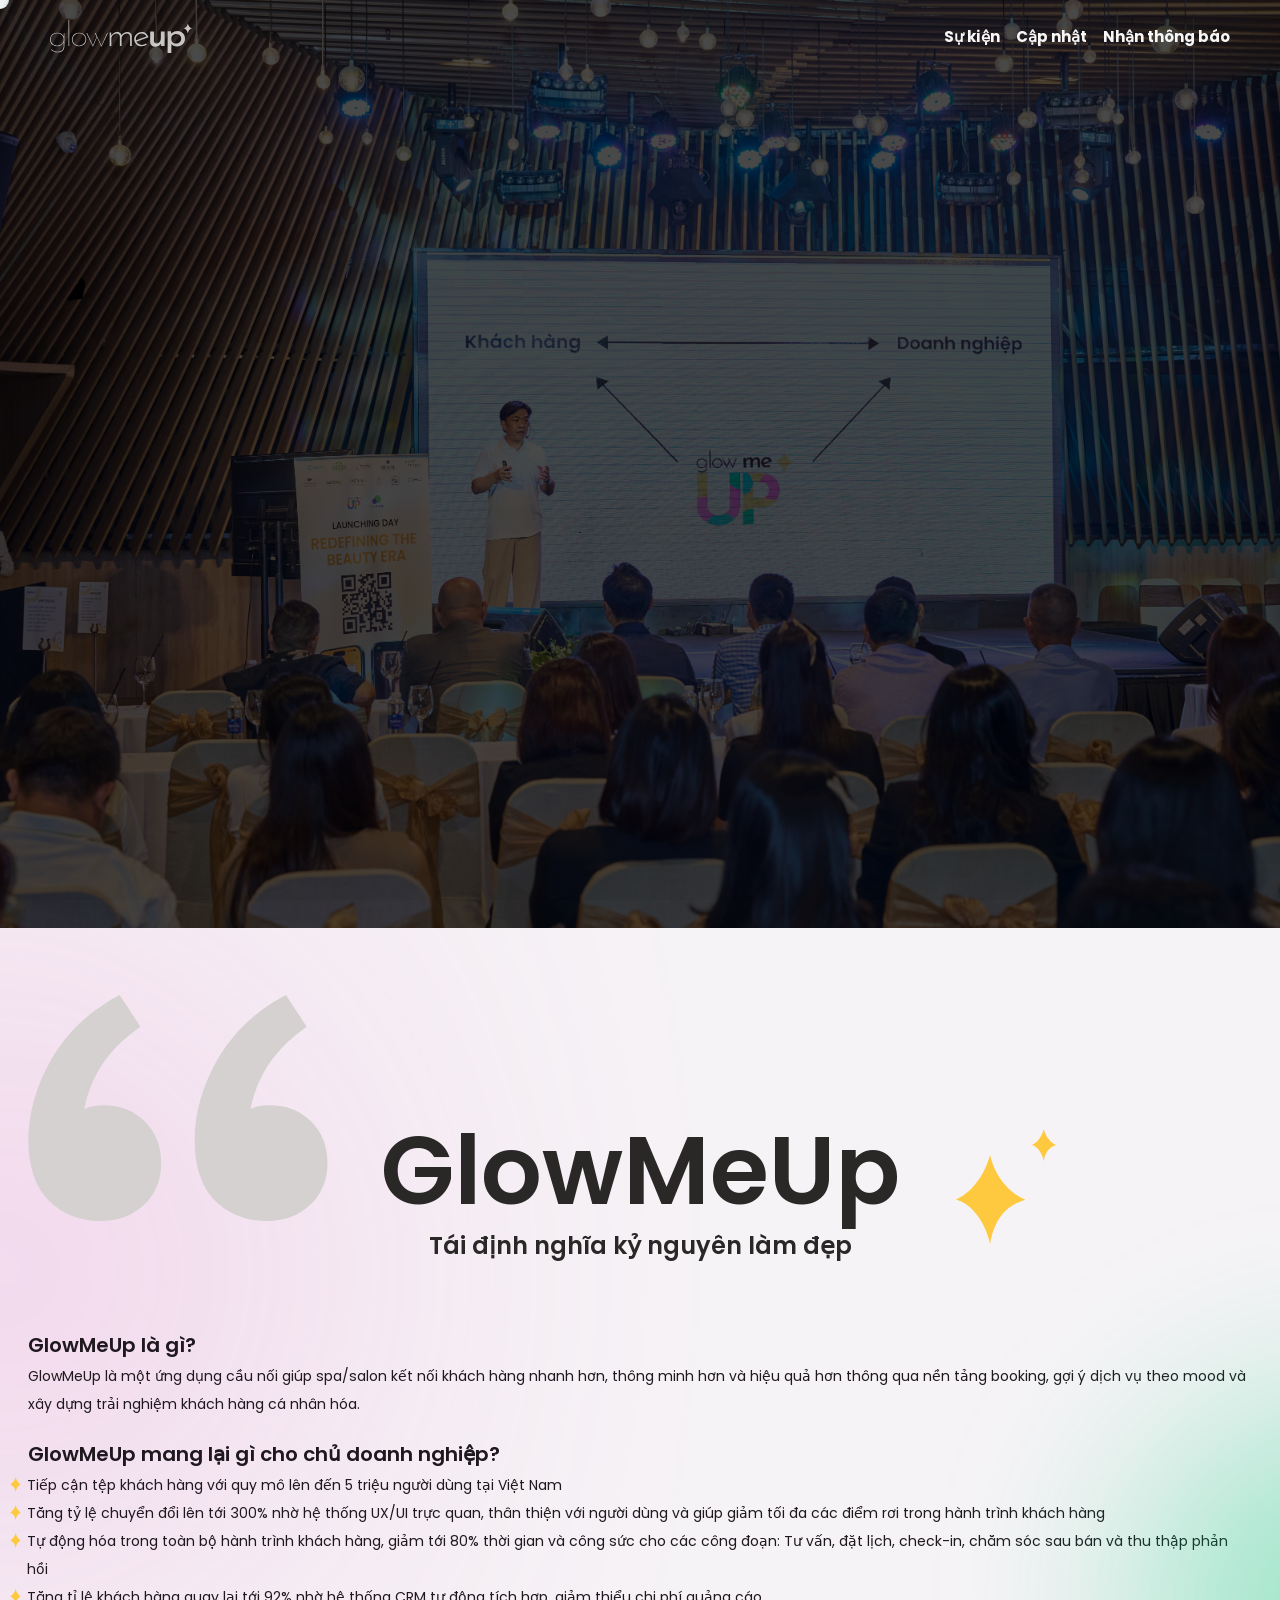
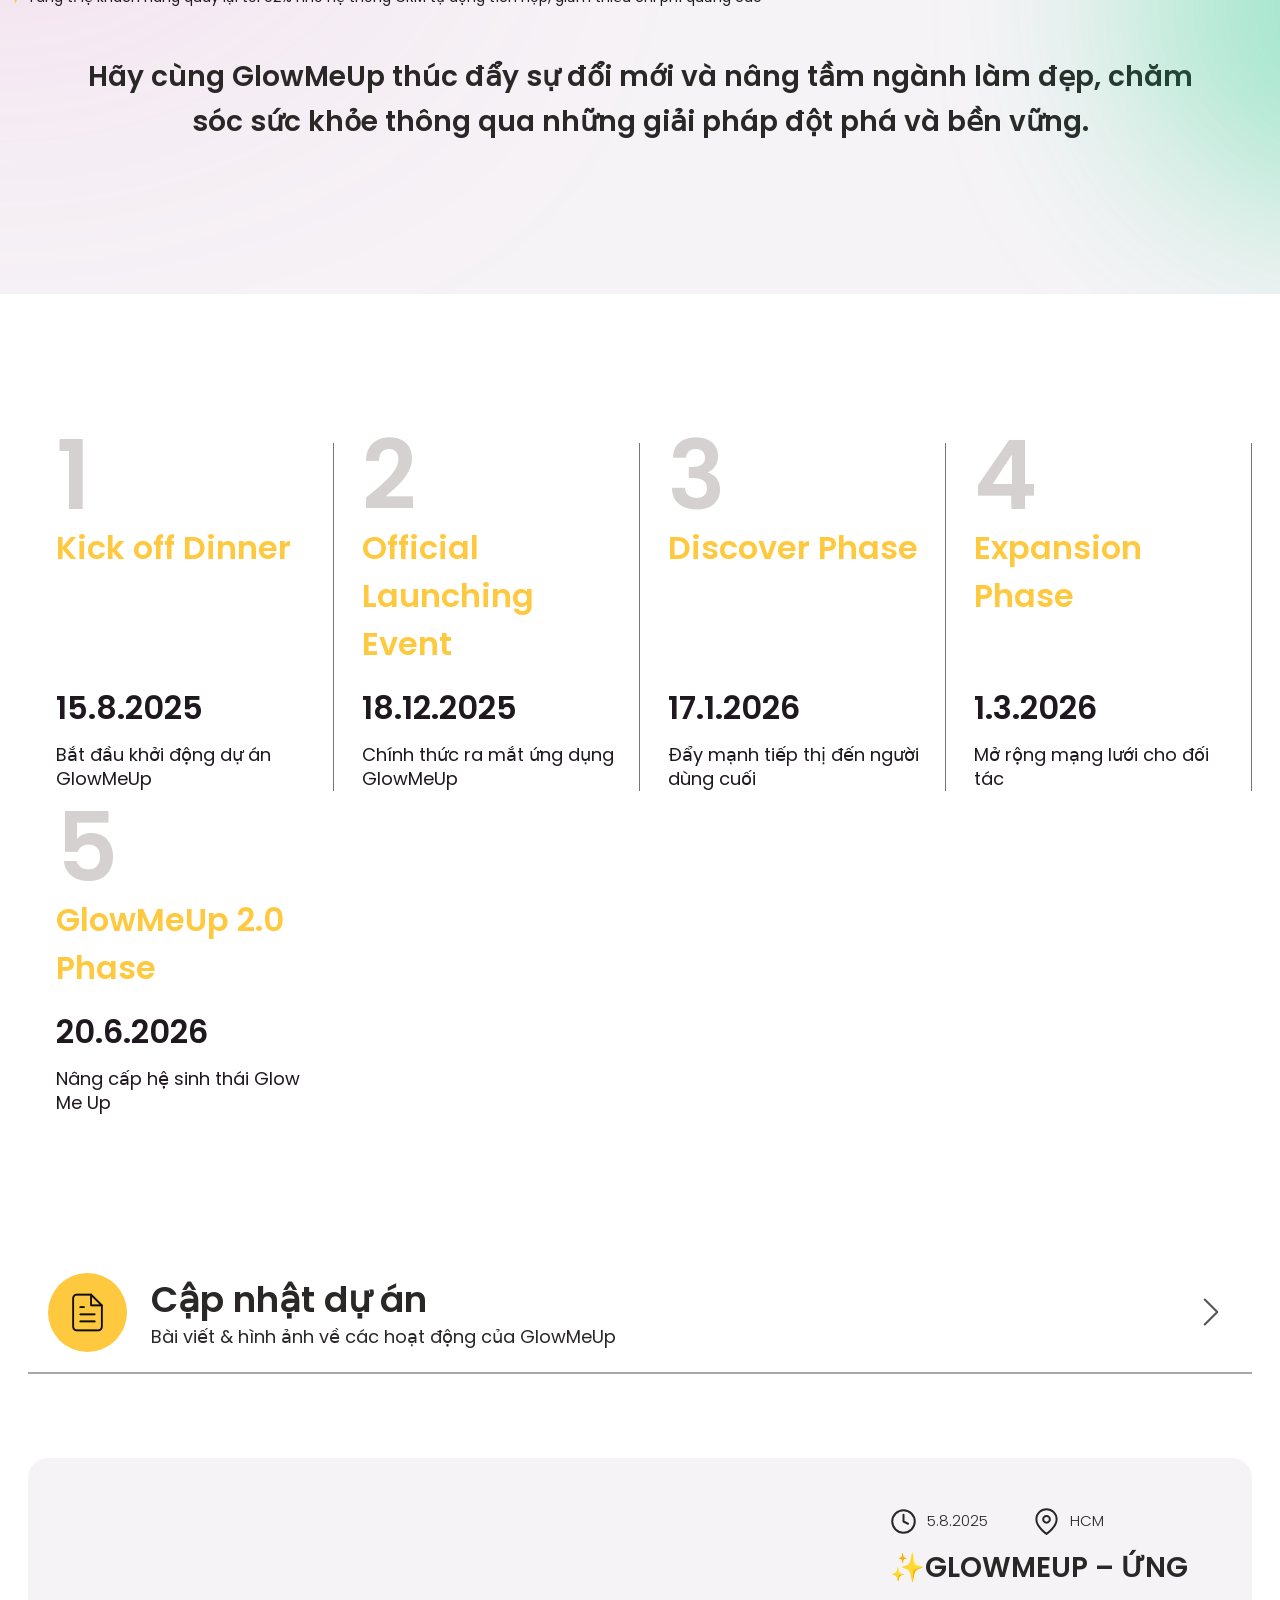
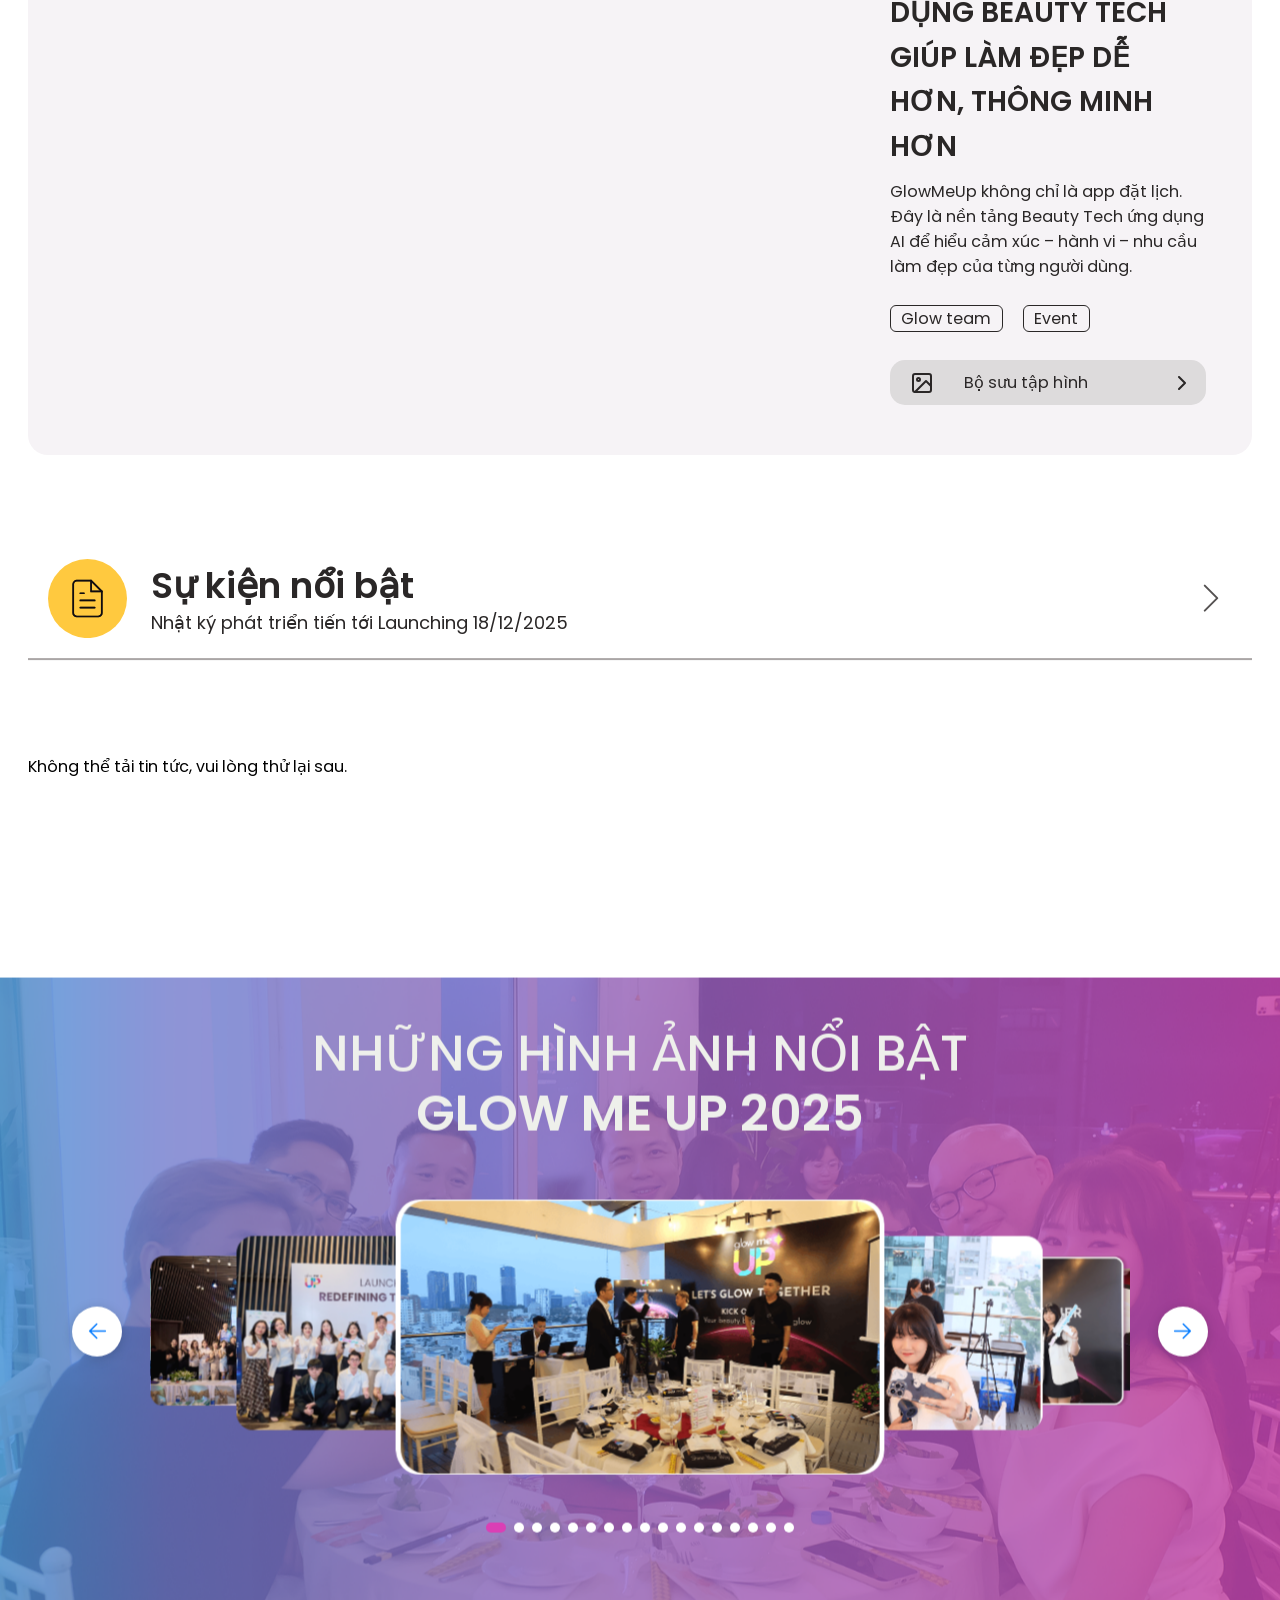
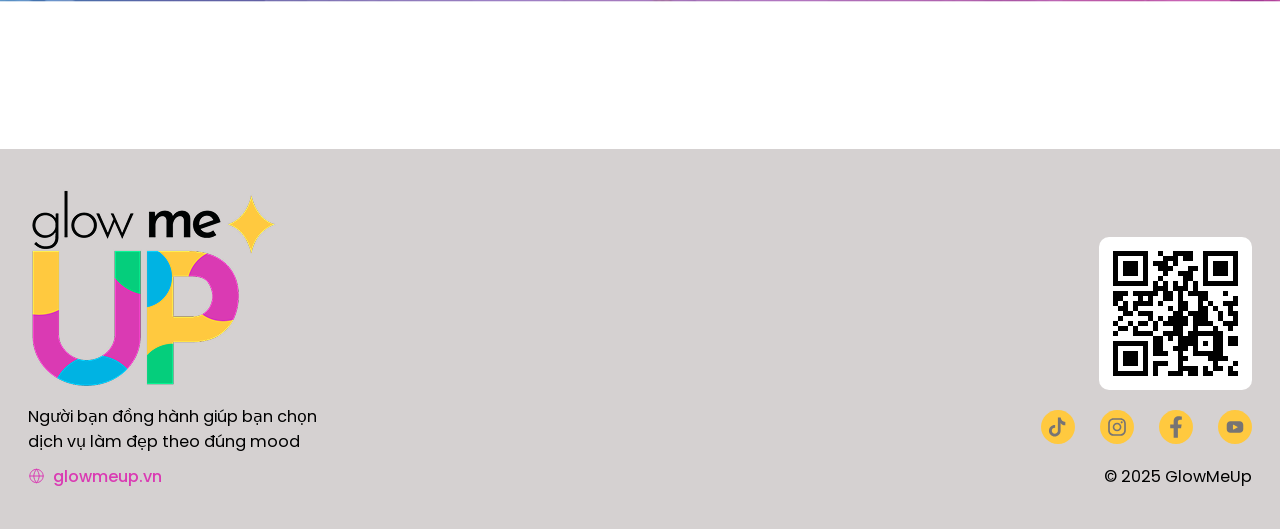
==== index.html @ cdc94088 "[UPDATE] banner" ====
<!DOCTYPE html>
<html lang="en">

<head>
    <meta charset="UTF-8" />
    <meta name="viewport" content="width=device-width, initial-scale=1.0" />
    <meta name="description" content="Glowme Up" />
    <meta name="keywords" content="Glowme, beauty, makeup, skincare, cosmetics" />
    <meta name="author" content="Glowme Up" />
    <meta property="og:title" content="Glowme Up" />
    <meta property="og:description" content="Khám phá Glowme Up - nâng tầm phong cách và vẻ đẹp của bạn" />
    <meta property="og:image" content="./imgs/glowme_logo.png" />
    <meta property="og:url" content="" />
    <meta name="twitter:card" content="summary_large_image" />
    <title>Glowme Up | Trang chủ</title>
    <link rel="apple-touch-icon" sizes="180x180" href="./imgs/apple-touch-icon.png" />
    <link rel="icon" type="image/png" sizes="32x32" href="./imgs/favicon_io/favicon-32x32.png" />
    <link rel="icon" type="image/png" sizes="16x16" href="./imgs/favicon_io/favicon-16x16.png" />
    <link rel="manifest" href="./imgs/favicon_io/site.webmanifest" />
    <link rel="stylesheet" href="https://cdn.jsdelivr.net/npm/swiper@8/swiper-bundle.min.css" />
    <link rel="stylesheet" href="./css/main.css?v=1.7" />
    <link rel="stylesheet" href="./css/home.css?v=1.9" />

    <!-- Google Tag Manager -->
    <script>
        (function (w, d, s, l, i) {
            w[l] = w[l] || [];
            w[l].push({
                "gtm.start": new Date().getTime(),
                event: "gtm.js",
            });
            var f = d.getElementsByTagName(s)[0],
                j = d.createElement(s),
                dl = l != "dataLayer" ? "&l=" + l : "";
            j.async = true;
            j.src = "https://www.googletagmanager.com/gtm.js?id=" + i + dl;
            f.parentNode.insertBefore(j, f);
        })(window, document, "script", "dataLayer", "GTM-MWKV8R3");
    </script>
    <!-- End Google Tag Manager -->
</head>

<body>
    <!-- Google Tag Manager (noscript) -->
    <noscript><iframe src="https://www.googletagmanager.com/ns.html?id=GTM-MWKV8R3" height="0" width="0"
            style="display: none; visibility: hidden"></iframe></noscript>
    <!-- End Google Tag Manager (noscript) -->
    <noscript>You need to enable JavaScript to run this app.</noscript>

    <!-- Loader -->
    <div id="preloader">
        <div class="line-slice"></div>
        <div class="preloader-overlay"></div>
    </div>

    <div id="glowmePage" class="glowmePage">
        <header class="header">
            <a href="#hero" class="header_logo">
                <img src="./imgs/home/logo.svg" alt="Glow Me Up" />
            </a>
            <nav class="header_nav" id="mobileMenu">
                <ul>
                    <li><a href="#event">Sự kiện</a></li>
                    <li><a href="#update">Cập nhật</a></li>
                    <li><a href="#register">Nhận thông báo</a></li>
                </ul>
                <button class="close_menu" id="close_menu">
                    <img src="./imgs/cancel.png" alt="" />
                </button>
            </nav>
            <button class="menu_toggle" id="menuToggle">
                <img src="./imgs/hambuger.svg" alt="" />
            </button>
        </header>

        <section id="hero" class="hero">
            <div class="hero_container">
                <div class="hero_text">
                    <div class="hero_text_icon">
                        <img src="./imgs/home/AI.svg" alt="" />
                    </div>
                    <p>GlowMeUp = Beauty × Technology × AI</p>
                </div>
                <div class="hero_logo">
                    <img src="./imgs/glowme_logo.png" alt="" />
                </div>
                <h1 class="hero_title">SỰ KIỆN RA MẮT ỨNG DỤNG</h1>
                <p class="hero_location">Tại Capella Gallery Hall</p>
                <p class="hero_desc">
                    24, đường Ba Tháng Hai, Phường Hòa Hưng, HCM
                </p>
                <!-- <p class="hero_time">
                    <span>8H - 12H</span> <span>Thứ Năm 18.12.2025</span>
                </p> -->
                <div class="dowload_app">
                    <div class="footer_QR">
                        <img src="./imgs/qr.png" alt="" />
                    </div>
                </div>
                <div class="hero_countdowns">
                    <div class="countdown_item">
                        <span class="countdown_number" id="days">00</span>
                        <span class="countdown_label">Ngày</span>
                    </div>
                    <div class="countdown_item">
                        <span class="countdown_number" id="hours">00</span>
                        <span class="countdown_label">Giờ</span>
                    </div>
                    <div class="countdown_item">
                        <span class="countdown_number" id="minutes">00</span>
                        <span class="countdown_label">Phút</span>
                    </div>
                    <div class="countdown_item">
                        <span class="countdown_number" id="seconds">00</span>
                        <span class="countdown_label">Giây</span>
                    </div>
                </div>
                <div class="hero_buttons">
                    <div id="openVideoBtn" class="button hero_button mouse_hover">
                        Xem cập nhật
                    </div>
                    <a id="register_event" href="#register" class="button hero_button">Đăng kí tham gia</a>
                    <div id="openModalBtn" target="_blank" class="button hero_button dowload_app_mb mouse_hover">
                        <p>
                            <!-- <svg
                                    xmlns="http://www.w3.org/2000/svg"
                                    width="20"
                                    height="20"
                                    viewBox="0 0 24 24"
                                    fill="none"
                                    aria-hidden="true"
                                >
                                    <path
                                        d="M12 3v10m0 0l-4-4m4 4l4-4"
                                        stroke="#000"
                                        stroke-width="2"
                                        stroke-linecap="round"
                                        stroke-linejoin="round"
                                    />
                                    <path
                                        d="M4 17v3h16v-3"
                                        stroke="#000"
                                        stroke-width="2"
                                        stroke-linecap="round"
                                        stroke-linejoin="round"
                                    />
                                </svg> -->
                            <span>Đăng ký đối tác</span>
                        </p>
                    </div>
                </div>
                <!-- <div class="hero_mouse">
                        <img src="./imgs/mouse.svg" alt="" />
                    </div> -->
            </div>
        </section>

        <section class="glowme">
            <div class="glowme_circle_1"></div>
            <div class="container">
                <div class="glowme_top section">
                    <div class="glowme_decor">
                        <img src="./imgs/home/champhaylight.svg" alt="" />
                    </div>
                    <div class="glowme_title">
                        <h2>GlowMeUp</h2>
                        <p>Tái định nghĩa kỷ nguyên làm đẹp</p>
                    </div>
                    <div class="glowme_decor_star">
                        <img src="./imgs/home/star-yellow.svg" alt="" />
                    </div>
                </div>
                <div class="glowme_content section">
                    <p class="bold">GlowMeUp là gì?</p>
                    <p style="margin-top: 4px" class="text-normal">
                        GlowMeUp là một ứng dụng cầu nối giúp spa/salon kết
                        nối khách hàng nhanh hơn, thông minh hơn và hiệu quả
                        hơn thông qua nền tảng booking, gợi ý dịch vụ theo
                        mood và xây dựng trải nghiệm khách hàng cá nhân hóa.
                    </p>
                    <p class="bold text-bussiness">
                        GlowMeUp mang lại gì cho chủ doanh nghiệp?
                    </p>
                    <ul>
                        <li>
                            <img src="./imgs/home/start.svg" alt="" class="icon" />
                            <span>Tiếp cận tệp khách hàng với quy mô lên đến
                                5 triệu người dùng tại Việt Nam</span>
                        </li>
                        <li>
                            <img src="./imgs/home/start.svg" alt="" class="icon" />
                            <span>
                                Tăng tỷ lệ chuyển đổi lên tới 300% nhờ hệ
                                thống UX/UI trực quan, thân thiện với người
                                dùng và giúp giảm tối đa các điểm rơi trong
                                hành trình khách hàng</span>
                        </li>
                        <li>
                            <img src="./imgs/home/start.svg" alt="" class="icon" />
                            <span>
                                Tự động hóa trong toàn bộ hành trình khách
                                hàng, giảm tới 80% thời gian và công sức cho
                                các công đoạn: Tư vấn, đặt lịch, check-in,
                                chăm sóc sau bán và thu thập phản hồi</span>
                        </li>
                        <li>
                            <img src="./imgs/home/start.svg" alt="" class="icon" />
                            <span>
                                Tăng tỉ lệ khách hàng quay lại tới 92% nhờ
                                hệ thống CRM tự động tích hợp, giảm thiểu
                                chi phí quảng cáo</span>
                        </li>
                    </ul>
                </div>
                <p class="glowme_text section">
                    Hãy cùng GlowMeUp thúc đẩy sự đổi mới và nâng tầm ngành
                    làm đẹp, chăm sóc sức khỏe thông qua những giải pháp đột
                    phá và bền vững.
                </p>
            </div>
            <div class="glowme_circle_2"></div>
        </section>

        <section class="roadmap">
            <div class="container section">
                <div class="roadmap_list">
                    <div class="roadmap_item">
                        <div class="roadmap_top">
                            <h3>1</h3>
                            <p>Kick off Dinner</p>
                        </div>
                        <div class="roadmap_bottom">
                            <p>15.8.2025</p>
                            <p>Bắt đầu khởi động dự án GlowMeUp</p>
                        </div>
                    </div>
                    <div class="roadmap_item">
                        <div class="roadmap_top">
                            <h3>2</h3>
                            <p>Official Launching Event</p>
                        </div>
                        <div class="roadmap_bottom">
                            <p>18.12.2025</p>
                            <p>Chính thức ra mắt ứng dụng GlowMeUp</p>
                        </div>
                    </div>
                    <div class="roadmap_item">
                        <div class="roadmap_top">
                            <h3>3</h3>
                            <p>Discover Phase</p>
                        </div>
                        <div class="roadmap_bottom">
                            <p>17.1.2026</p>
                            <p>Đẩy mạnh tiếp thị đến người dùng cuối</p>
                        </div>
                    </div>
                    <div class="roadmap_item">
                        <div class="roadmap_top">
                            <h3>4</h3>
                            <p>Expansion Phase</p>
                        </div>
                        <div class="roadmap_bottom">
                            <p>1.3.2026</p>
                            <p>Mở rộng mạng lưới cho đối tác</p>
                        </div>
                    </div>
                    <div class="roadmap_item">
                        <div class="roadmap_top">
                            <h3>5</h3>
                            <p>GlowMeUp 2.0 Phase</p>
                        </div>
                        <div class="roadmap_bottom">
                            <p>20.6.2026</p>
                            <p>Nâng cấp hệ sinh thái Glow Me Up</p>
                        </div>
                    </div>
                </div>
            </div>
        </section>

        <section id="update" class="update section">
            <div class="container">
                <div class="title_master">
                    <div class="title_img">
                        <img src="./imgs/home/calendar_yellow1.svg" alt="" />
                    </div>
                    <div class="title_content">
                        <h2>Cập nhật dự án</h2>
                        <p>
                            Bài viết & hình ảnh về các hoạt động của
                            GlowMeUp
                        </p>
                    </div>
                    <div class="title_arr">
                        <img src="./imgs/home/arrow_black.svg" alt="" />
                    </div>
                </div>
                <div class="update_list">
                    <div class="update_item" style="cursor: default;">
                        <div class="update_img">
                            <iframe width="100%" height="100%"
                                src="https://www.youtube.com/embed/mmx-LQfljkQ?si=U32RNFTFnYxYBLcF"
                                title="YouTube video player" frameborder="0"
                                allow="accelerometer; autoplay; clipboard-write; encrypted-media; gyroscope; picture-in-picture; web-share"
                                referrerpolicy="strict-origin-when-cross-origin" allowfullscreen></iframe>
                        </div>
                        <div class="update_content">
                            <div class="update_top">
                                <div class="update_top_icon">
                                    <img src="./imgs/home/clock_black.svg" alt="clock" />
                                    <span>5.8.2025</span>
                                </div>
                                <div class="update_top_icon">
                                    <img src="./imgs/home/map-pin-black.svg" alt="map-pin" />
                                    <span>HCM</span>
                                </div>
                            </div>
                            <h3 class="update_title">
                                ✨GLOWMEUP – ỨNG DỤNG BEAUTY TECH GIÚP LÀM ĐẸP DỄ HƠN, THÔNG MINH HƠN
                            </h3>
                            <div class="update_desc">
                                <p>GlowMeUp không chỉ là app đặt lịch. Đây là nền tảng Beauty Tech ứng dụng AI để hiểu
                                    cảm xúc – hành vi – nhu cầu làm đẹp của từng người dùng.</p>
                            </div>
                            <div class="update_category">
                                <div class="update_category_item">
                                    Glow team
                                </div>
                                <div class="update_category_item">
                                    Event
                                </div>
                            </div>
                            <div class="update_gallery">
                                <div class="update_gallery_item">
                                    <img src="./imgs/home/image-black.svg" alt="" />
                                    <p>Bộ sưu tập hình</p>
                                </div>
                                <img src="./imgs/home/arrow_black_mini.svg" alt="" />
                            </div>
                        </div>
                    </div>
                </div>
            </div>
        </section>

        <section id="event" class="event section">
            <div class="container">
                <div class="title_master">
                    <div class="title_img">
                        <img src="./imgs/home/calendar_yellow1.svg" alt="" />
                    </div>
                    <div class="title_content">
                        <h2>Sự kiện nổi bật</h2>
                        <p>
                            Nhật ký phát triển tiến tới Launching 18/12/2025
                        </p>
                    </div>
                    <div class="title_arr">
                        <img src="./imgs/home/arrow_black.svg" alt="" />
                    </div>
                </div>
                <div id="event_list" class="event_list"></div>
                <div id="event_pagination"></div>
            </div>
        </section>

        <section class="gallery section">
            <div class="container">
                <h2 class="gallery_title">
                    NHỮNG HÌNH ẢNH NỔI BẬT
                    <p>GLOW ME UP 2025</p>
                </h2>
                <div id="gallery_slider" class="slider">
                    <div class="swiper-container">
                        <div class="swiper">
                            <div class="swiper-wrapper"></div>
                        </div>
                        <div class="swiper-button-prev mouse_hover">
                            <svg xmlns="http://www.w3.org/2000/svg" fill="none" viewBox="0 0 24 24" stroke-width="1.5"
                                stroke="currentColor" class="w-6 h-6">
                                <path stroke-linecap="round" stroke-linejoin="round"
                                    d="M19.5 12h-15m0 0l6.75 6.75M4.5 12l6.75-6.75" />
                            </svg>
                        </div>
                        <div class="swiper-button-next mouse_hover">
                            <svg xmlns="http://www.w3.org/2000/svg" fill="none" viewBox="0 0 24 24" stroke-width="1.5"
                                stroke="currentColor" class="w-6 h-6">
                                <path stroke-linecap="round" stroke-linejoin="round"
                                    d="M4.5 12h15m0 0l-6.75-6.75M19.5 12l-6.75 6.75" />
                            </svg>
                        </div>
                        <div class="swiper-pagination"></div>
                    </div>
                </div>
            </div>
        </section>

        <!-- <section id="register" class="register section">
                <div class="container">
                    <div class="title_master">
                        <div class="title_img">
                            <img src="./imgs/home/mail-yellow1.svg" alt="" />
                        </div>
                        <div class="title_content">
                            <h2>Đăng ký tham gia sự kiện</h2>
                            <p>
                                Đăng ký tham gia sự kiện. Chỉ dành cho chủ doanh
                                nghiệp làm đẹp đăng ký sớm nhất!
                            </p>
                        </div>
                        <div class="title_arr">
                            <img src="./imgs/home/arrow_black.svg" alt="" />
                        </div>
                    </div>
                    <div class="register_input">
                        <button
                            class="openModalBtn home_regis"
                            id="openModalBtn"
                        >
                            Đăng ký
                        </button>
                    </div>
                </div>
            </section> -->

        <footer class="footer">
            <div class="container">
                <div class="footer_wrap">
                    <div class="footer_left">
                        <div class="footer_left_logo">
                            <img src="./imgs/logo_footer.png" alt="" />
                        </div>
                        <p class="footer_desc">
                            Người bạn đồng hành giúp bạn chọn dịch vụ làm
                            đẹp theo đúng mood
                        </p>
                        <div class="footer_website">
                            <img src="./imgs/home/earth-ping.svg" alt="" />
                            <a href="https://glowmeup.vn/">glowmeup.vn</a>
                        </div>
                    </div>
                    <div class="footer_right">
                        <div class="footer_QR">
                            <img src="./imgs/qr.png" alt="" />
                        </div>
                        <a href="https://onelink.to/crswk7" target="_blank" class="button button_download">
                            <svg xmlns="http://www.w3.org/2000/svg" width="20" height="20" viewBox="0 0 24 24"
                                fill="none" aria-hidden="true">
                                <path d="M12 3v10m0 0l-4-4m4 4l4-4" stroke="#000" stroke-width="2"
                                    stroke-linecap="round" stroke-linejoin="round" />
                                <path d="M4 17v3h16v-3" stroke="#000" stroke-width="2" stroke-linecap="round"
                                    stroke-linejoin="round" />
                            </svg>
                            <span>Tải App GMUP</span>
                        </a>
                        <div class="footer_social">
                            <a href="#"><img src="./imgs/home/tiktok-ping1.svg" alt="instagram" /></a>
                            <a href="#"><img src="./imgs/home/instagram-ping1.svg" alt="facebook" /></a>
                            <a target="_blank" href="https://www.facebook.com/glowmeup25"><img
                                    src="./imgs/home/facebook-ping1.svg" alt="linkedin" /></a>
                            <a href="#"><img src="./imgs/home/youtube-ping1.svg" alt="youtube" /></a>
                        </div>
                        <div class="footer_right_text">
                            <p>© 2025 GlowMeUp</p>
                        </div>
                    </div>
                </div>
            </div>
        </footer>

        <div class="overlay" id="overlay" aria-hidden="true">
            <div class="modal" id="popup" role="dialog" aria-modal="true" aria-labelledby="popupTitle" tabindex="-1">
                <button class="modal__close" id="closeModalBtn" aria-label="Đóng popup">
                    ✕
                </button>
                <div class="modal__content">
                    <iframe id="gmup_iframe" data-src="https://myspa.vn/glow-me" src="" allowfullscreen
                        referrerpolicy="no-referrer"></iframe>
                </div>
            </div>
        </div>

        <div class="overlay" id="videoOverlay">
            <div class="modalVideo" id="videoModal">
                <button class="close-btn" id="closeVideoBtn">
                    &times;
                </button>
                <video id="popupVideo" controls>
                    <source src="./videos/herovideo.mp4" type="video/mp4" />
                    Trình duyệt của bạn không hỗ trợ video.
                </video>
            </div>
        </div>

        <div class="cursor"></div>
        <button href="/" class="back-to-home" title="Back to Home">
            <img src="./imgs/home/arrow_up_black.svg" alt="" />
        </button>
    </div>

    <script src="./lib/gsap.min.js"></script>
    <script src="./lib/ScrollToPlugin.min.js"></script>
    <script src="./lib/ScrollTrigger.min.js"></script>
    <script src="./lib/swiper-bundle.min.js"></script>
    <script src="./lib/lenis.min.js"></script>
    <script src="./js/main.js?v=1.7"></script>
    <script src="./js/home.js?v=1.9"></script>
</body>

</html>
---- css/main.css ----
@import url("../fonts/stylesheet.css");
:root {
    --black-color: #131313;
    --white-color: #fff;
    --yellow-color: #fec93f;
    --gray-color: #4b4649;
    --branding05: #da3ab3;
    --text-white-color: #fffafa;
    --branding01: #1f191f;
    --neutral-02-day: #f6f3f6;
    --neutral-03-day: #d5d1d1;
    --neutral-08-day: #2a2727;
    --neutral-04-day: #aaa6a6;
    --Bg01: #eef0eb;
    --neutral-08-night: #fff;
    --modal-w: min(1000px, 92vw);
    --modal-h: min(100svh, 82vh);
    --overlay-bg: rgba(0, 0, 0, 0.6);
}
*,
*:before,
*:after {
    box-sizing: border-box;
}
* {
    margin: 0;
    padding: 0;
    font: inherit;
}
img,
picture,
svg,
video {
    display: block;
    max-width: 100%;
}
input,
select,
textarea {
    background-color: transparent;
    outline: none;
}
button {
    cursor: pointer;
    background-color: transparent;
    outline: none;
    border: 0;
}
body {
    min-height: 100vh;
    font-weight: 400;
    font-size: 16px;
    font-family: "Poppins", sans-serif;
    background-color: var(--white-color);
}
a {
    text-decoration: none;
}

ul,
li {
    list-style: none;
}

body.modal-open {
    overflow: hidden;
}
.button {
    display: flex;
    width: 212px;
    height: 51px;
    padding: 5px 15px;
    justify-content: center;
    align-items: center;
    gap: 10px;
    border-radius: 10px;
    background: var(--branding02, #fff);
    box-shadow: 0 4px 4px 0 rgba(0, 0, 0, 0.15);
    color: var(--branding01, #1f191f);
    text-align: center;
    font-size: 15px;
    font-style: normal;
    font-weight: 600;
    line-height: 24px;
    display: flex;
    gap: 4px;
}

/* container */
/* ===== Large Desktop ≥ 1920px ===== */
@media (min-width: 1920px) {
    .container {
        max-width: 1300px;
        margin: 0 auto;
        padding: 0 32px;
    }
    .modal {
        height: 77svh !important;
        width: 75vw !important;
    }
}

/* ===== Desktop ≥ 1280px ===== */
@media (min-width: 1280px) and (max-width: 1919px) {
    .container {
        max-width: 1300px;
        margin: 0 auto;
        padding: 0 28px;
    }
}

/* ===== Tablet ≥ 768px ===== */
@media (min-width: 768px) and (max-width: 1279px) {
    .container {
        width: 90%;
        margin: 0 auto;
        padding: 0 24px;
    }
}

/* ===== Mobile < 768px ===== */
@media (max-width: 767px) {
    .container {
        width: 100%;
        padding: 0 16px; /* padding trái phải */
    }
}

/* close container */

/* Overlay */
.overlay {
    position: fixed;
    inset: 0;
    display: none;
    place-items: center;
    background: var(--overlay-bg);
    z-index: 100000;
}
.overlay.is-open {
    display: grid;
}

/* Modal */
.modal {
    position: relative;
    width: var(--modal-w);
    height: var(--modal-h);
    background: #fff;
    border-radius: 18px;
    overflow: hidden;
    box-shadow: 0 20px 60px rgba(0, 0, 0, 0.35);
}

.modal__close {
    position: absolute;
    top: 10px;
    right: 10px;
    width: 40px;
    height: 40px;
    display: grid;
    place-items: center;
    border: 0;
    border-radius: 999px;
    cursor: pointer;
    background: var(--branding-06);
    color: #fff;
    font-size: 18px;
    line-height: 1;
}
.modal__close:hover {
    background: rgba(0, 0, 0, 0.9);
}

.modal__content {
    width: 100%;
    height: 100%;
    overflow: hidden;
    display: grid;
}
.modal__content iframe {
    width: 100%;
    height: 100%;
    border: 0;
}

/* Pagination container */
#event_pagination {
    display: flex;
    justify-content: center;
    margin-top: 48px;
}

/* Wrapper */
#event_pagination .pagination {
    display: inline-flex;
    align-items: center;
    gap: 8px;
    padding: 10px;
    /* border: 1px solid #e9ecef; */
    border-radius: 100rem;
    background: #fff;
}

/* Buttons */
#event_pagination .page_btn {
    appearance: none;
    border: 1px solid #ccc;
    background: #ffffff;
    color: #111827;
    width: 40px;
    height: 40px;
    font-size: 14px;
    line-height: 1;
    padding: 10px;
    border-radius: 100rem;
    cursor: pointer;
    transition: transform 0.12s ease, background 0.12s ease,
        border-color 0.12s ease, box-shadow 0.12s ease, color 0.12s ease;
    user-select: none;
    min-width: 42px;
}

/* Hover */
#event_pagination .page_btn:hover:not([disabled]) {
    border-color: #d1d5db;
    background: #f9fafb;
    transform: translateY(-1px);
}

/* Active */
#event_pagination .page_btn.is-active {
    border-color: var(--yellow-color);
    background: var(--yellow-color);
    color: #000;
}

/* Disabled */
#event_pagination .page_btn[disabled] {
    opacity: 0.45;
    cursor: not-allowed;
    box-shadow: none;
    transform: none;
}

@media (max-width: 480px) {
    #event_pagination {
        margin-top: 24px;
    }
    #event_pagination .pagination {
        gap: 6px;
        padding: 8px;
    }
    #event_pagination .page_btn {
        padding: 9px 10px;
        min-width: 38px;
        font-size: 13px;
    }
}

/* pagination */

/* Cursor custom */
.cursor {
    position: fixed;
    top: 0;
    left: 0;
    width: 18px;
    height: 18px;
    border-radius: 50%;
    background: var(--white-color);
    pointer-events: none; /* để không cản click */
    transform: translate(-50%, -50%);
    transition: transform 0.2s ease, background 0.2s ease;
    z-index: 99999999;
    mix-blend-mode: difference;
}

/* Khi hover */
.cursor.active {
    transform: translate(-50%, -50%) scale(3);
    /* background: #00ffcc;  */
}

/* header */
.header {
    position: fixed;
    top: 0;
    left: 0;
    width: 100%;
    padding: 20px 50px;
    z-index: 100;
    background: transparent;
    display: flex;
    align-items: center;
    justify-content: space-between;
    margin: 0 auto;
    background-color: rgba(0, 0, 0, 0);
}
.header_nav ul {
    display: flex;
    align-items: center;
    gap: 16px;
}
.header_nav ul li a {
    color: var(--white-color);
    text-align: center;
    font-size: 15px;
    font-style: normal;
    font-weight: 700;
    line-height: normal;
}
/* close header */

.text-truncate-1 {
    display: -webkit-box;
    -webkit-line-clamp: 1;
    -webkit-box-orient: vertical;
    overflow: hidden;
    text-overflow: ellipsis;
    word-break: break-word;
}
.text-truncate-2 {
    display: -webkit-box;
    -webkit-line-clamp: 2;
    -webkit-box-orient: vertical;
    overflow: hidden;
    text-overflow: ellipsis;
    word-break: break-word;
}
.text-truncate-3 {
    display: -webkit-box;
    -webkit-line-clamp: 3;
    -webkit-box-orient: vertical;
    overflow: hidden;
    text-overflow: ellipsis;
    word-break: break-word;
}
.close_menu,
.menu_toggle {
    display: none;
}

/* close header */

/* footer */
.footer {
    background-color: var(--neutral-03-day);
    padding: 40px 0;
    margin-top: 149px;
}
.footer_wrap {
    display: flex;
    justify-content: space-between;
}
.footer_desc {
    max-width: 294px;
    color: var(--neutral-06-day);
    font-size: 16px;
    font-style: normal;
    line-height: 25px; /* 156.25% */
    margin: 16px 0 10px 0;
}
.footer_website {
    display: flex;
    align-items: center;
    gap: 8px;
}
.footer_website a {
    color: var(--branding05);
    font-size: 16px;
    font-style: normal;
    font-weight: 500;
    line-height: 25px; /* 156.25% */
}
.footer_right {
    align-self: flex-end;
}
.footer_social {
    display: flex;
    align-items: center;
    gap: 25px;
    justify-content: flex-end;
}
.footer_right_text {
    display: flex;
    align-items: center;
    gap: 88px;
    justify-content: flex-end;
}
.footer_right {
    display: flex;
    gap: 20px;
    flex-direction: column;
    align-items: flex-end;
}
.footer_QR {
    padding: 14px;
    background-color: #fff;
    border-radius: 10px;
}
.footer_QR img {
    width: 100%;
    height: 100%;
    object-fit: cover;
}
.footer_right .button_download {
    display: none;
}
/* close footer */

.glassmorphism {
    background: rgba(255, 255, 255, 0.05);
    backdrop-filter: blur(10px);
    -webkit-backdrop-filter: blur(10px);
    border: 1px solid rgba(255, 255, 255, 0.3);
    box-shadow: 0 8px 32px rgba(0, 0, 0, 0.1),
        inset 0 1px 0 rgba(255, 255, 255, 0.5),
        inset 0 -1px 0 rgba(255, 255, 255, 0.1),
        inset 0 0 0px 0px rgba(255, 255, 255, 0);
    position: relative;
    overflow: hidden;
}
.glassmorphism::before {
    content: "";
    position: absolute;
    top: 0;
    left: 0;
    right: 0;
    height: 1px;
    background: linear-gradient(
        90deg,
        transparent,
        rgba(255, 255, 255, 0.8),
        transparent
    );
}

.glassmorphism::after {
    content: "";
    position: absolute;
    top: 0;
    left: 0;
    width: 1px;
    height: 100%;
    background: linear-gradient(
        180deg,
        rgba(255, 255, 255, 0.8),
        transparent,
        rgba(255, 255, 255, 0.3)
    );
}

.back-to-home {
    position: fixed;
    bottom: 20px;
    right: 20px;
    width: 40px;
    height: 40px;
    display: flex;
    align-items: center;
    justify-content: center;
    background: var(--yellow-color);
    color: #fff;
    font-size: 22px;
    font-weight: bold;
    text-decoration: none;
    border-radius: 50%;
    box-shadow: 0 4px 12px rgba(0, 0, 0, 0.25);
    transform: rotate(-180deg);
    z-index: 10000;
}

.back-to-home:hover {
    background: var(--branding05);
    transition: all 0.3s ease;
}

.register_input button {
    display: flex;
    width: max-content;
    height: 61px;
    padding: 5px 15px;
    justify-content: center;
    align-items: center;
    gap: 10px;
    border-radius: 10px;
    background: var(
        --branding01,
        linear-gradient(0deg, rgba(0, 0, 0, 0.2) 0%, rgba(0, 0, 0, 0.2) 100%),
        linear-gradient(0deg, rgba(0, 0, 0, 0.2) 0%, rgba(0, 0, 0, 0.2) 100%),
        linear-gradient(0deg, rgba(0, 0, 0, 0.2) 0%, rgba(0, 0, 0, 0.2) 100%),
        #1f191f
    );
    color: var(--neutral-01-day, #fff);
    font-size: 32px;
    font-style: normal;
    font-weight: 600;
    line-height: normal;
}

@media screen and (min-width: 1920px) {
    .header_nav ul li a {
        font-size: 20px;
    }
    .header_nav ul {
        gap: 24px;
    }
}

@media screen and (max-width: 1023px) {
    .register_input button {
        width: max-content;
        padding: 8px 16px;
        height: unset;
        font-size: 14px;
    }
    .footer_left_logo {
        width: 150px;
    }
    .footer_wrap {
        flex-direction: column;
        align-items: center;
        gap: 24px;
    }
    .footer_left_logo {
        margin: 0 auto;
    }
    .footer_left_logo {
        width: 100px;
    }
    .footer_desc,
    .footer_website a,
    .footer_right_text {
        text-align: center;
        font-size: 12px;
        line-height: 1.3;
    }
    .footer_right,
    .footer_right_text,
    .footer_website {
        align-self: center;
        justify-content: center;
    }
    .footer_right .button_download {
        display: flex;
        width: max-content;
        background-color: var(--yellow-color);
        box-shadow: none;
    }
    .footer_QR {
        width: 150px;
    }
    .footer_right {
        align-items: center;
    }
    .footer_right .button {
        background-color: var(--yellow-color);
    }
    .cursor {
        display: none;
    }
    .header {
        padding: 24px;
    }
    .header_nav {
        position: fixed;
        top: 0;
        right: 0;
        left: 0;
        transform: translateX(100%);
        width: 100%;
        height: 100svh;
        background: unset;
        background-color: rgba(0, 0, 0, 0.8);
        backdrop-filter: blur(6px);
        display: flex;
        flex-direction: column;
        z-index: 1000;
        overflow: hidden;
        border-radius: unset;
        border: 0;
        padding: 0;
    }
    .header_nav ul {
        list-style: none;
        display: flex;
        flex-direction: column;
        gap: 60px;
        padding: 0;
        height: 100%;
        align-items: center;
        position: relative;
        justify-content: center;
    }
    .header_nav ul li {
        opacity: 0;
        transform: translateY(20px);
    }
    .header_nav ul li a {
        color: #fff;
        font-size: 30px;
        font-style: normal;
        font-weight: 700;
        line-height: normal;
        letter-spacing: 2px;
    }
    .close_menu {
        width: 50px;
        height: 50px;
        position: absolute;
        top: 24px;
        right: 24px;
        z-index: 1111;
        display: block;
    }
    .menu_toggle {
        display: block;
    }
}

@media screen and (max-width: 767px) {
    .header {
        padding: 15px;
    }
    .footer{
        margin-top: 0;
    }
    .header_logo {
        width: 100px;
    }
    .header_logo img {
        width: 100%;
        height: 100%;
        object-fit: cover;
    }
    .menu_toggle {
        width: 24px;
        height: 24px;
    }
    .close_menu {
        width: 32px;
        height: 32px;
        top: 15px;
        right: 15px;
    }
    .header_nav ul {
        gap: 30px;
    }
    .header_nav ul li a {
        font-size: 18px;
        letter-spacing: 1px;
    }
    .modal::-webkit-scrollbar {
        width: 0;
    }
    .modal {
        -ms-overflow-style: none;
        scrollbar-width: none;
    }
    .modal::-webkit-scrollbar {
        display: none;
    }
    .modal {
        scrollbar-width: none;
    }
    .hero_button,
    .button {
        width: max-content;
        padding: 8px 16px;
        height: unset;
    }
}

@keyframes bounceMouse {
    0%,
    100% {
        transform: translate(-50%, 0);
    }
    50% {
        transform: translate(-50%, -10px);
    }
}
---- css/home.css ----
#preloader {
    position: fixed;
    top: 0;
    left: 0;
    width: 100vw;
    height: 100vh;
    background-color: #0e0e0e;
    z-index: 99999;
    overflow: hidden;
}

.line-slice {
    position: absolute;
    top: 50%;
    left: 0;
    transform: translateY(-50%) scaleX(0);
    width: 100vw;
    height: 1px;
    background-color: #fec93f;
    z-index: 99998;
    transform-origin: left center;
}

.preloader-overlay {
    position: absolute;
    top: 0;
    left: 0;
    width: 100vw;
    height: 100vh;
    background-color: #000;
    transform: scaleY(0);
    transform-origin: center;
    z-index: 99997;
}
/* popup video */
.overlay {
    position: fixed;
    inset: 0;
    background: rgba(0, 0, 0, 0.6);
    display: none;
    align-items: center;
    justify-content: center;
    z-index: 9999;
}

.overlay.is-open {
    display: flex;
}

/* Modal không giới hạn width/height để video tự quyết */
.modalVideo {
    position: relative;
    padding: 0;
    background: transparent;
}

/* Nút đóng */
.close-btn {
    position: absolute;
    top: 12px;
    right: 16px;
    font-size: 32px;
    border: none;
    background: transparent;
    color: #fff;
    cursor: pointer;
    z-index: 10000;
}

/* VIDEO: cao theo 100vh, ngang theo đúng tỉ lệ gốc */
#popupVideo {
    height: 90svh; /* chiều cao full màn hình */
    width: auto; /* chiều ngang tự co theo video, KHÔNG full màn */
    max-width: 100vw; /* không vượt quá màn hình */
    object-fit: contain; /* giữ tỉ lệ video */
}
@media screen and (max-width: 767.98px) {
    #popupVideo {
        height: 100svh;
    }
}
/* slider */
.slider {
    position: relative;
    width: calc(min(80rem, 80%));
    margin: 0 auto;
    /* padding-block: min(20vh, 3rem); */
}

.swiper-container {
    position: relative;
}

.swiper {
    width: 100%;
    padding: 180px 0;
}

.swiper-slide {
    /* width: 10rem;
            height: 22rem; */
    display: flex;
    flex-direction: column;
    align-items: self-start;
    position: relative;
    border-radius: 12px;
    box-shadow: -1px 5px 15px #0000001f;
}
.swiper-slide h3 {
    color: #fff;
    font-size: 2.5rem;
    line-height: 1.4;
    margin-bottom: 0.625rem;
    letter-spacing: 0.8px;
    position: relative;
}
.swiper-slide p {
    color: #fff;
    line-height: 1.6;
    font-size: 0.8rem;
}
.swiper-slide .slide-content {
    position: absolute;
    top: 45%;
    left: 50%;
    transform: translate(-50%, -45%);
    width: 150%;
    aspect-ratio: 16/9;
    border-radius: 24px;
    overflow: hidden;
}
.slide-content img {
    width: 100%;
    height: 100%;
    object-fit: cover;
    /* border-radius: 30px;
            border: 5px solid var(--white-color); */
}

.swiper-button-prev {
    background: white;
    border-radius: 50%;
    top: 50%;
    transform: translateY(10%);
    left: -8%;
    width: 50px;
    height: 50px;
    box-shadow: 0px 2px 11px rgba(0, 0, 0, 0.17);
}
.swiper-button-prev::after {
    font-size: 1.4rem;
    content: "";
}
.swiper-button-prev svg {
    width: 25px;
}

.swiper-button-next {
    background: white;
    border-radius: 50%;
    top: 50%;
    transform: translateY(10%);
    right: -8%;
    width: 50px;
    height: 50px;
    box-shadow: 0px 2px 11px rgba(0, 0, 0, 0.17);
}
.swiper-button-next::after {
    font-size: 1.4rem;
    content: "";
}
.swiper-button-next svg {
    width: 25px;
}

.swiper-button-prev,
.swiper-button-next {
    display: none;
}

.swiper-pagination-bullet {
    background: white;
    width: 10px;
    height: 10px;
    opacity: 1;
    transition: 0.3s;
}
#gallery_slider .swiper-pagination {
    bottom: -10%;
}
.swiper-pagination-bullet-active {
    background: var(--branding05);
    width: 20px;
    border-radius: 8px;
}
@media (min-width: 760px) {
    .swiper-button-prev,
    .swiper-button-next {
        display: flex;
    }
}
/* close slider */

.glowmePage {
    margin: 0 auto;
}
.hero {
    /* height: 120vh; */
    background: 
        linear-gradient(rgba(0,0,0,0.7), rgba(0,0,0,0.7)),
        url("../imgs/home/hero_glowme.jpg") bottom/cover no-repeat;
    /* background: url("../imgs/home/banner.jpg") center/cover no-repeat; */
    position: relative;
    padding-top: 120px;
}

.hero_container {
    display: flex;
    justify-content: center;
    align-items: center;
    flex-direction: column;
    height: 100%;
    /* gap: 24px; */
    /* padding-bottom: 10%; */
}
.hero_text {
    display: flex;
    padding: 10px 20px;
    align-items: center;
    gap: 7px;
    border-radius: 20px;
    border: 1px solid var(--branding02, #fff);
}
.hero_text p {
    color: var(--branding02, #fff);
    text-align: right;
    font-size: 20px;
    font-style: normal;
    font-weight: normal;
    line-height: normal;
}
.hero_logo {
    width: 223px;
    margin-top: 21px;
}
.hero_title {
    color: var(--neutral-01-day, #fff);
    text-align: center;
    font-size: 70px;
    font-style: normal;
    font-weight: 600;
    margin-top: 25px;
}
.hero_location {
    color: var(--branding02, #fff);
    text-align: center;
    font-size: 36px;
    font-style: normal;
    font-weight: 600;
    margin-top: 14px;
}
.hero_countdowns {
    display: flex;
    align-items: center;
    gap: 20px;
    width: min(100%, 1289px);
    margin-top: 85px;
    margin-bottom: 98px;
    padding: 0 15px;
    justify-content: center;
}
.countdown_item {
    background-position: center;
    background-size: cover;
    background-repeat: no-repeat;
    display: flex;
    flex-direction: column;
    align-items: center;
    justify-content: center;
    border-radius: 20px;
    aspect-ratio: 16 / 10;
    width: 100%;
    flex: 0 1 calc((100% - 90px) / 4);
    min-width: 0;
}
@media (max-width: 900px) {
    .countdown {
        flex-wrap: wrap;
    }
    .countdown .card {
        flex: 0 1 calc((100% - 20px) / 2); /* 2 item / hàng */
    }
}
.hero_desc {
    color: #fff;
    text-align: center;
    font-size: 24px;
    font-style: normal;
    font-weight: 600;
    line-height: 20px; /* 83.333% */
    margin-top: 12px;
}
.hero_time {
    color: var(--branding02, #fff);
    text-align: right;
    font-size: 36px;
    font-style: normal;
    font-weight: 600;
    line-height: 50px; /* 138.889% */
    margin-top: 24px;
}
.hero_time span:nth-child(1) {
    padding-right: 29px;
    border-right: 5px solid var(--branding06, #ffc93f);
}
.hero_time span:nth-child(2) {
    padding-left: 10px;
}
.countdown_number {
    color: var(--white-color);
    text-align: center;
    font-size: 50px;
    font-style: normal;
    font-weight: 600;
    line-height: normal;
}
.countdown_label {
    color: var(--white-color);
    font-size: 24px;
}

.hero_countdowns .countdown_item:nth-child(1) {
    background-image: url("../imgs/home/heroo1.png");
}
.hero_countdowns .countdown_item:nth-child(2) {
    background-image: url("../imgs/home/heroo2.png");
}
.hero_countdowns .countdown_item:nth-child(3) {
    background-image: url("../imgs/home/heroo3.png");
}
.hero_countdowns .countdown_item:nth-child(4) {
    background-image: url("../imgs/home/heroo4.png");
}
.hero_buttons {
    gap: 24px;
    display: flex;
    align-items: center;
    margin-bottom: 48px;
}

.hero_buttons .hero_button:nth-child(2) {
    background: transparent;
    color: var(--white-color);
    border: 1px solid var(--white-color);
}

.title_master {
    display: flex;
    align-items: center;
    gap: 24px;
    padding: 20px;
    border-bottom: 2px solid var(--neutral-04-day);
}
.title_arr {
    width: 50px;
    height: 50px;
}
.title_arr img {
    width: 100%;
    height: 100%;
    object-fit: cover;
}

.glowme {
    padding-bottom: 149px;
    background: var(--neutral-02-day, #f6f3f6);
}
.title_content h2 {
    color: var(--neutral-08-day);
    font-size: 36px;
    font-style: normal;
    font-weight: 600;
    line-height: 50px; /* 138.889% */
}
.title_content p {
    color: var(--neutral-08-day);
    font-size: 18px;
    font-style: normal;
    font-weight: normal;
    line-height: 24px; /* 133.333% */
}
.title_content {
    width: 100%;
}

/* glowme */
.glowme {
    position: relative;
    overflow: hidden;
}
.glowme_top {
    position: relative;
    padding-top: 210px;
}
.glowme_decor {
    position: absolute;
    top: 20%;
    width: 300px;
}
.glowme_decor img {
    width: 100%;
    height: 100%;
    object-fit: cover;
}

.glowme_decor_star {
    position: absolute;
    top: 60%;
    right: 16%;
}
.glowme_title h2 {
    color: var(--neutral-08-day, #2a2727);
    text-align: center;

    /* heading 1/web 1 */
    font-size: 96px;
    font-style: normal;
    font-weight: 600;
    line-height: 66px; /* 68.75% */
}
.glowme_title p {
    color: var(--neutral-08-day, #2a2727);
    text-align: center;
    font-size: 24px;
    font-style: normal;
    font-weight: 600;
    line-height: 35px; /* 145.833% */
    margin-top: 24px;
}
.glowme_content {
    margin-top: 70px;
}
.glowme_content ul {
    margin-top: 4px;
}
.glowme_content ul li {
    display: flex;
    gap: 6px;
    margin-left: -18px;
    align-items: flex-start;
}
.glowme_content ul li img {
    margin-top: 6px;
}
.glowme_content ul li,
.glowme_content p.text-normal {
    color: var(--branding01, #1f191f);
    font-size: 14px;
    line-height: 28px;
}
.glowme_content p.bold {
    color: var(--branding01, #1f191f);
    font-size: 20px;
    font-style: normal;
    font-weight: 600;
    line-height: 25px; /* 125% */
}
.text-bussiness {
    margin-top: 24px;
}
.glowme_text {
    color: var(--neutral-08-day, #2a2727);
    text-align: center;
    font-size: 28px;
    font-weight: 600;
    line-height: 1.6;
    max-width: 1040px;
    margin: 0 auto;
    margin-top: 44px;
    max-width: 1131px;
}
.glowme_circle_1 {
    width: 404px;
    height: 404px;
    flex-shrink: 0;
    border-radius: 404px;
    opacity: 0.51;
    background: var(--branding05);
    filter: blur(217.85000610351562px);
    position: absolute;
    top: 140px;
    left: 0;
    transform: translateX(-50%);
}
.glowme_circle_2 {
    width: 404px;
    height: 404px;
    flex-shrink: 0;
    border-radius: 404px;
    opacity: 0.38;
    background: var(--branding03, #05ce7c);
    filter: blur(106.44999694824219px);
    position: absolute;
    bottom: 84px;
    right: 0;
    transform: translateX(65%);
}

.update {
    padding: 138px 0 84px 0;
}
.update_list {
    margin-top: 84px;
}
.update_item {
    display: flex;
    border-radius: 20px;
    overflow: hidden;
    background: var(--neutral-02-day);
    cursor: pointer;
}
.update_img {
    aspect-ratio: 16/9;
    width: 66.66%;
    background-position: center;
    background-repeat: no-repeat;
    background-size: cover;
}
.update_img img {
    width: 100%;
    height: 100%;
    object-fit: cover;
}
.update_content {
    width: 33.33%;
    padding: 50px 46px;
}
.update_top,
.update_top_icon {
    display: flex;
    align-items: center;
    gap: 45px;
}
.update_top_icon {
    gap: 10px;
}
.update_top_icon span {
    color: var(--neutral-08-day);
    font-size: 15px;
    font-style: normal;
    font-weight: 300;
    line-height: 26px; /* 173.333% */
}
.update_title {
    color: var(--neutral-08-day);
    font-size: 28px;
    font-style: normal;
    font-weight: 600;
    line-height: 1.6; 
    margin-top: 11.5px;
}
.update_desc {
    color: var(--neutral-08-day);
    font-size: 16px;
    font-style: normal;
    line-height: 25px; /* 156.25% */
    margin-top: 8.5px;
}
.update_category {
    display: flex;
    align-items: center;
    gap: 20px;
    margin-top: 26.5px;
}
.update_category_item {
    padding: 0 11px 0 10px;
    color: var(--neutral-08-day);
    font-size: 16px;
    font-style: normal;
    font-weight: 400;
    line-height: 25px; /* 156.25% */
    border-radius: 6px;
    border: 1px solid var(--neutral-08-day);
    cursor: pointer;
}
.update_gallery {
    border-radius: 15px;
    background: #dddbdc;
    display: flex;
    align-items: center;
    margin-top: 28px;
    padding: 10px 20px;
    justify-content: space-between;
    cursor: pointer;
}
.update_gallery_item {
    display: flex;
    gap: 30px;
    align-items: center;
}
.update_gallery_item p {
    color: var(--neutral-08-day);
    font-size: 16px;
    font-style: normal;
    font-weight: 400;
    line-height: 25px; /* 156.25% */
}

.event_list {
    margin-top: 94px;
    display: grid;
    gap: 24px;
    grid-template-columns: repeat(auto-fill, minmax(600px, 1fr));
}
.event_list .update_item {
    flex-direction: column;
}
.event_list .update_img,
.event_list .update_content {
    width: unset;
}
.event_list .update_content {
    padding: 25px 57px 41px 57px;
}
.blog_img {
    width: 100%;
}
.blog_img img {
    aspect-ratio: 16/9;
}
.event_list .update_category_item {
    width: max-content;
    margin-top: 10px;
}
.gallery {
    margin-top: 149px;
    background-image: url("../imgs/home/bg_slider.png");
    background-repeat: no-repeat;
    background-size: cover;
    padding-bottom: 98px;
    background-attachment: fixed;
    background-position: center;
}
.gallery_title {
    color: var(--Bg01);
    text-align: center;
    font-size: 50px;
    font-style: normal;
    font-weight: 500;
    line-height: 60px; /* 120% */
    padding-top: 46px;
}
.gallery_title p {
    font-weight: 600;
}
.register {
    margin-top: 94px;
}
.register_input {
    margin-top: 46px;
    margin-bottom: 185px;
    display: flex;
    align-items: center;
    gap: 14px;
    justify-content: center;
}
.register_input input {
    border-radius: 10px;
    border: 1px solid var(--neutral-04-day);
    background: var(--neutral-08-night);
    padding: 10px 20px;
    color: var(--branding01);
    font-size: 20px;
    font-style: normal;
    font-weight: 300;
    line-height: normal;
    width: 546px;
    height: 61px;
}
.register_input input:focus {
    border: 1px solid var(--yellow-color);
    box-shadow: 0 0 0 4px #f9fbe5;
}
.hero_mouse {
    position: absolute;
    left: 50%;
    transform: translateX(-50%);
    bottom: 5%;
    transform: translate(-50%, 0);
    animation: bounceMouse 2s infinite ease-in-out;
}

/* road map */
.roadmap {
    margin-top: 149px;
}
.roadmap_list {
    display: grid;
    gap: 24px 0;
    grid-template-columns: repeat(auto-fill, minmax(247px, 1fr));
}
.roadmap_item {
    padding: 0 14px 0 28px;
    border-right: 1px solid var(--neutral-05-day, #777474);
    display: flex;
    flex-direction: column;
    gap: 20px;
}
.roadmap_bottom {
    margin-top: auto;
}
.roadmap_item:last-child {
    border-right: none;
}
.roadmap_top {
    display: flex;
    flex-direction: column;
    gap: 15px;
    margin-right: 10px;
}
.roadmap_bottom {
    display: flex;
    flex-direction: column;
    gap: 15px;
}
.roadmap_top h3 {
    color: var(--neutral-03-day, #d5d1d1);
    font-size: 96px;
    font-style: normal;
    font-weight: 600;
    line-height: 66px; /* 68.75% */
}
.roadmap_top p {
    color: var(--branding06, #ffc93f);
    font-size: 32px;
    font-style: normal;
    font-weight: 600;
}
.roadmap_bottom p:nth-child(1) {
    color: var(--branding01, #1f191f);
    font-size: 32px;
    font-style: normal;
    font-weight: 600;
    line-height: 40px; /* 125% */
}
.roadmap_bottom p:nth-child(2) {
    color: var(--branding01, #1f191f);
    font-size: 18px;
    font-style: normal;
    font-weight: normal;
    line-height: 24px; /* 133.333% */
    height: 48px;
}

.dowload_app {
    margin: 24px 0 48px 0;
}
.dowload_app_mb {
    background-color: var(--yellow-color);
}
.dowload_app_mb p {
    display: flex;
    gap: 4px;
}

/* Desktop */
@media (min-width: 1280px) {
    /* .hero_container {
        padding-bottom: 2%;
    } */
    /* .hero_mouse {
        bottom: 2%;
    } */
    /* .container{
        background-color: #05ce7c;
    } */
}

/* Desktop lớn */
@media (min-width: 1440px) {
    /* .container{
        background-color: red;
    } */
}

/* Ultra-wide */
@media screen and (min-width: 1920px) {
}

@media screen and (max-width: 1023.98px) {
    .register_event {
        display: none;
    }
    .hero_desc {
        line-height: 1.5;
    }
    .hero_title {
        font-size: 18px;
        line-height: 1.5;
    }
    .dowload_app {
        margin: 10px 0 1px 0;
    }
    .glowme_content ul li {
        display: flex;
        gap: 6px;
        margin-left: 0;
        align-items: flex-start;
    }
    .glowme_content ul li img {
        margin-top: 4px;
    }
    .hero_container {
        padding: 0 20px;
        gap: 30px;
    }
    .countdown_item {
        border-radius: 16px;
    }
    .hero_countdowns {
        width: 90%;
    }
    .glowme_top {
        padding-top: 48px;
    }
    .glowme_decor {
        position: absolute;
        top: 32%;
        left: 15%;
        width: 100px;
    }
    .glowme_title h2 {
        font-size: 48px;
    }
    .glowme_decor_star {
        width: 60px;
        top: 20%;
        right: 21%;
    }
    .glowme_title h2 {
        line-height: normal;
    }
    .glowme_title p {
        font-size: 18px;
        line-height: normal;
    }
    .glowme_content {
        margin-top: 24px;
    }
    .glowme_content p {
        line-height: 1.5;
    }
    .glowme_text {
        font-size: 18px;
        line-height: 32px;
        margin-top: 14px;
    }
    .glowme {
        padding-bottom: 40px;
    }
    .update {
        padding: 40px 0;
    }
    .title_master {
        padding: 0 0 14px 0;
        justify-content: center;
    }
    .title_img {
        width: 60px;
        height: 60px;
        flex-shrink: 0;
    }
    .title_content h2 {
        line-height: 1.5;
        font-size: 24px;
    }
    .title_img img {
        width: 100%;
        height: 100%;
        object-fit: cover;
    }
    .update_title {
        line-height: 1.3;
    }
    .update_content {
        padding: 24px;
    }
    .update_title {
        font-size: 20px;
    }
    .update_desc {
        font-size: 14px;
    }
    .update_category,
    .update_gallery {
        margin-top: 14px;
    }
    .update_category,
    .update_top {
        gap: 14px;
    }
    .update_list {
        margin-top: 30px;
    }
    .event_list,
    .event {
        margin-top: 24px;
    }
    .event_list .update_content {
        padding: 24px;
    }
    .gallery {
        margin: 40px 0;
        padding-bottom: 80px;
    }
    .gallery_title {
        font-size: 24px;
        line-height: 1.3;
    }
    .swiper {
        padding: 180px 0;
    }
    .slider {
        width: 100%;
    }
    .swiper-slide .slide-content {
        width: 180%;
    }
    .swiper-button-next,
    .swiper-button-prev {
        display: none !important;
    }

    .register {
        margin-top: 40px;
    }
    .register_input {
        margin-top: 24px;
        margin-bottom: 40px;
    }

    .roadmap_top h3 {
        font-size: 70px;
        line-height: normal;
    }
    .roadmap {
        padding: 48px 0;
        margin: 0;
    }
    .roadmap_list {
        gap: 24px;
    }
    .roadmap_item {
        border-right: none;
        align-items: center;
        text-align: center;
        padding: 0;
    }
    .roadmap_top {
        gap: 5px;
    }
    .roadmap_top p {
        font-size: 24px;
    }
    .roadmap_bottom p:nth-child(1) {
        font-size: 20px;
    }
    .roadmap_item {
        gap: 14px;
    }
    .roadmap_top p {
        line-height: 28px;
    }
    .roadmap_bottom {
        gap: 10px;
        margin-top: unset;
    }
}

@media screen and (max-width: 767.98px) {
    .modal {
        height: 95svh;
    }
    .hero {
        padding-top: 68px;
        height: 100svh;
    }
    .hero_container {
        gap: 0;
    }
    .hero_logo {
        width: 160px;
    }
    .hero_title {
        font-size: 24px;
        margin-top: 14px;
    }
    .hero_title {
        font-size: 18px;
    }
    .hero_text_icon {
        width: 24px;
    }
    .hero_text {
        padding: 8px 14px;
    }
    .hero_text p {
        font-size: 12px;
    }

    .hero_desc {
        font-size: 14px;
        text-align: center;
        letter-spacing: 0;
        line-height: 24px;
    }
    .hero_countdowns {
        width: 100%;
    }
    .countdown_item {
        border-radius: 8px;
    }
    .countdown_number {
        font-size: 30px;
    }
    .countdown_item {
        aspect-ratio: 1/1;
    }
    .countdown_label {
        font-size: 16px;
    }
    .hero_button,
    .button {
        padding: 8px 16px;
        font-size: 12px;
    }
    .hero_countdowns {
        padding: 0;
    }
    .swiper-slide .slide-content {
        width: 90%;
    }
    .swiper {
        padding: 140px 0;
    }
    .glowme_title h2 {
        font-size: 24px;
    }
    .glowme_top {
        padding-top: 24px;
    }
    .glowme_decor {
        top: 20%;
        left: 10%;
        width: 40px;
    }
    .glowme_decor_star {
        width: 30px;
        right: 15%;
    }
    .glowme_title p {
        font-size: 16px;
        margin-top: 10px;
    }
    .glowme_content ul li, .glowme_content p.text-normal{
        font-size: 12px;
        padding: 4px 0;
    }
    .glowme_content p:nth-child(odd) {
        font-size: 14px;
        line-height: 1.3;
    }
    .glowme_text {
        font-size: 14px;
    }
    .glowme {
        padding-bottom: 24px;
    }
    .update {
        padding-top: 24px;
    }
    .title_img {
        width: 40px;
        height: 40px;
    }
    .title_content h2 {
        font-size: 16px;
        line-height: 1.4;
    }
    .title_content p {
        font-size: 12px;
        line-height: 1.4;
    }
    .title_master {
        gap: 14px;
    }
    .title_arr {
        width: 30px;
        height: 30px;
    }
    .update_item {
        flex-direction: column;
    }
    .update_img,
    .update_content {
        width: 100%;
    }
    .update_title {
        font-size: 12px;
        text-transform: uppercase;
        margin-top: 4px;
    }
    .update_top_icon img {
        width: 14px;
        height: 14px;
    }
    .update {
        padding: 24px 0;
    }
    .update_desc {
        font-size: 12px;
        line-height: 1.3;
        margin-top: 4px;
    }
    .update_category_item {
        font-size: 12px;
        padding: 2px 8px;
    }
    .update_gallery_item {
        gap: 14px;
    }
    .update_top_icon {
        gap: 4px;
    }
    .event_list {
        grid-template-columns: repeat(2, 1fr);
        gap: 14px;
    }
    .update_content,
    .event_list .update_content {
        padding: 16px;
    }
    .gallery_title {
        font-size: 20px;
    }
    .register_input input {
        width: 100%;
        font-size: 16px;
        height: 48px;
        padding: 8px 16px;
    }
    .register_input button {
        width: max-content;
        padding: 8px 16px;
        height: unset;
        font-size: 14px;
    }
    .register_input {
        align-items: unset;
    }

    .update_top_icon span {
        font-size: 12px;
    }
    .roadmap_list {
        grid-template-columns: repeat(2, 1fr);
        gap: 14px;
    }
    .roadmap_top h3 {
        font-size: 40px;
    }
    .roadmap_item {
        gap: 5px;
        padding: 10px;
        background: rgba(255, 244, 225, 0.2);
        border: 1px solid var(--branding06, #ffc93f) !important;
        border-radius: 8px;
        flex-shrink: 0;
    }
    .roadmap_top p {
        font-size: 16px;
        line-height: 1.5;
    }
    .roadmap {
        padding: 24px 0;
    }
    .roadmap_top p {
        font-size: 16px;
    }
    .roadmap_bottom {
        gap: 4px;
    }
    .roadmap_bottom p:nth-child(1) {
        font-size: 15px;
        line-height: 1.5;
    }
    .roadmap_bottom p:nth-child(2) {
        font-size: 12px;
    }
    .hero_location {
        font-size: 30px;
        margin-top: 4px;
    }
    .hero_time {
        font-size: 20px;
        margin-top: 14px;
        line-height: 1.5;
    }
    .hero_time span {
        padding-right: 10px;
        border-width: 3px;
    }

    .hero_countdowns {
        margin: 24px;
    }
    .dowload_app {
        margin: 24px 0;
    }

}
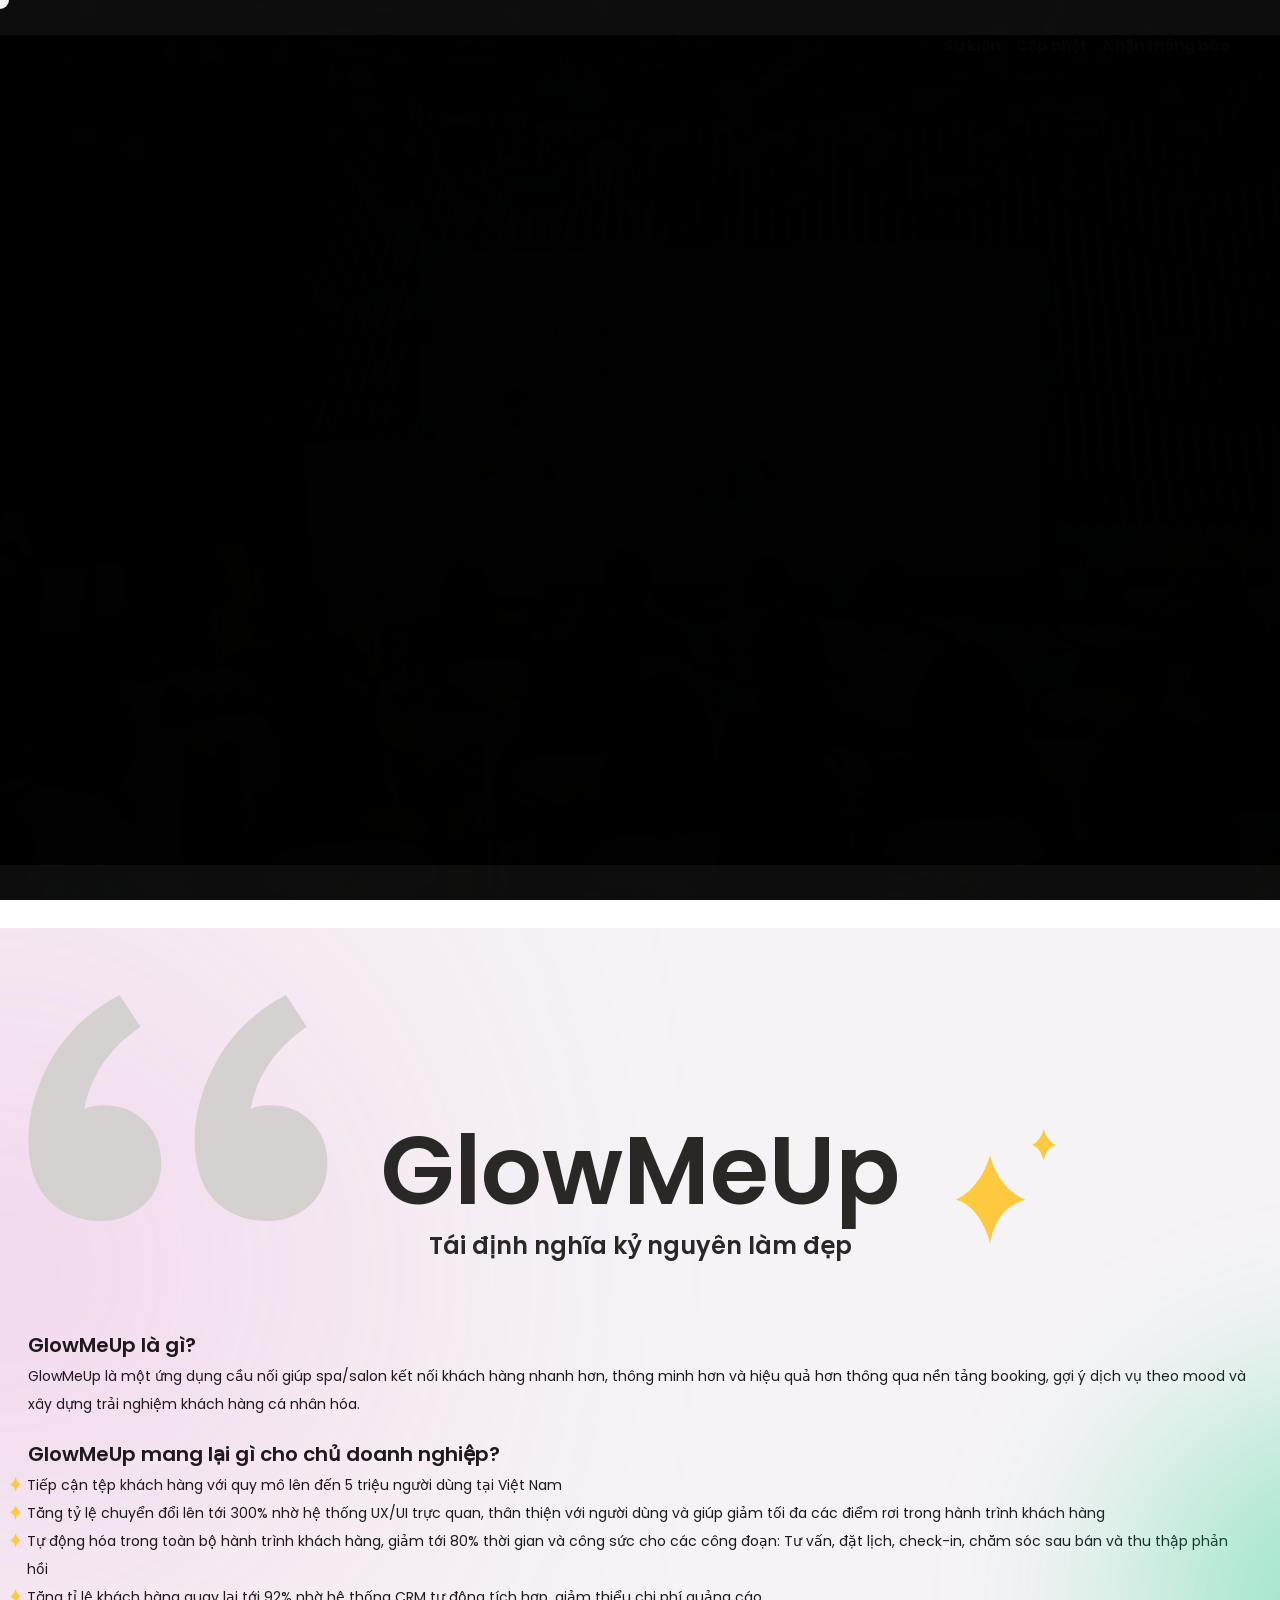
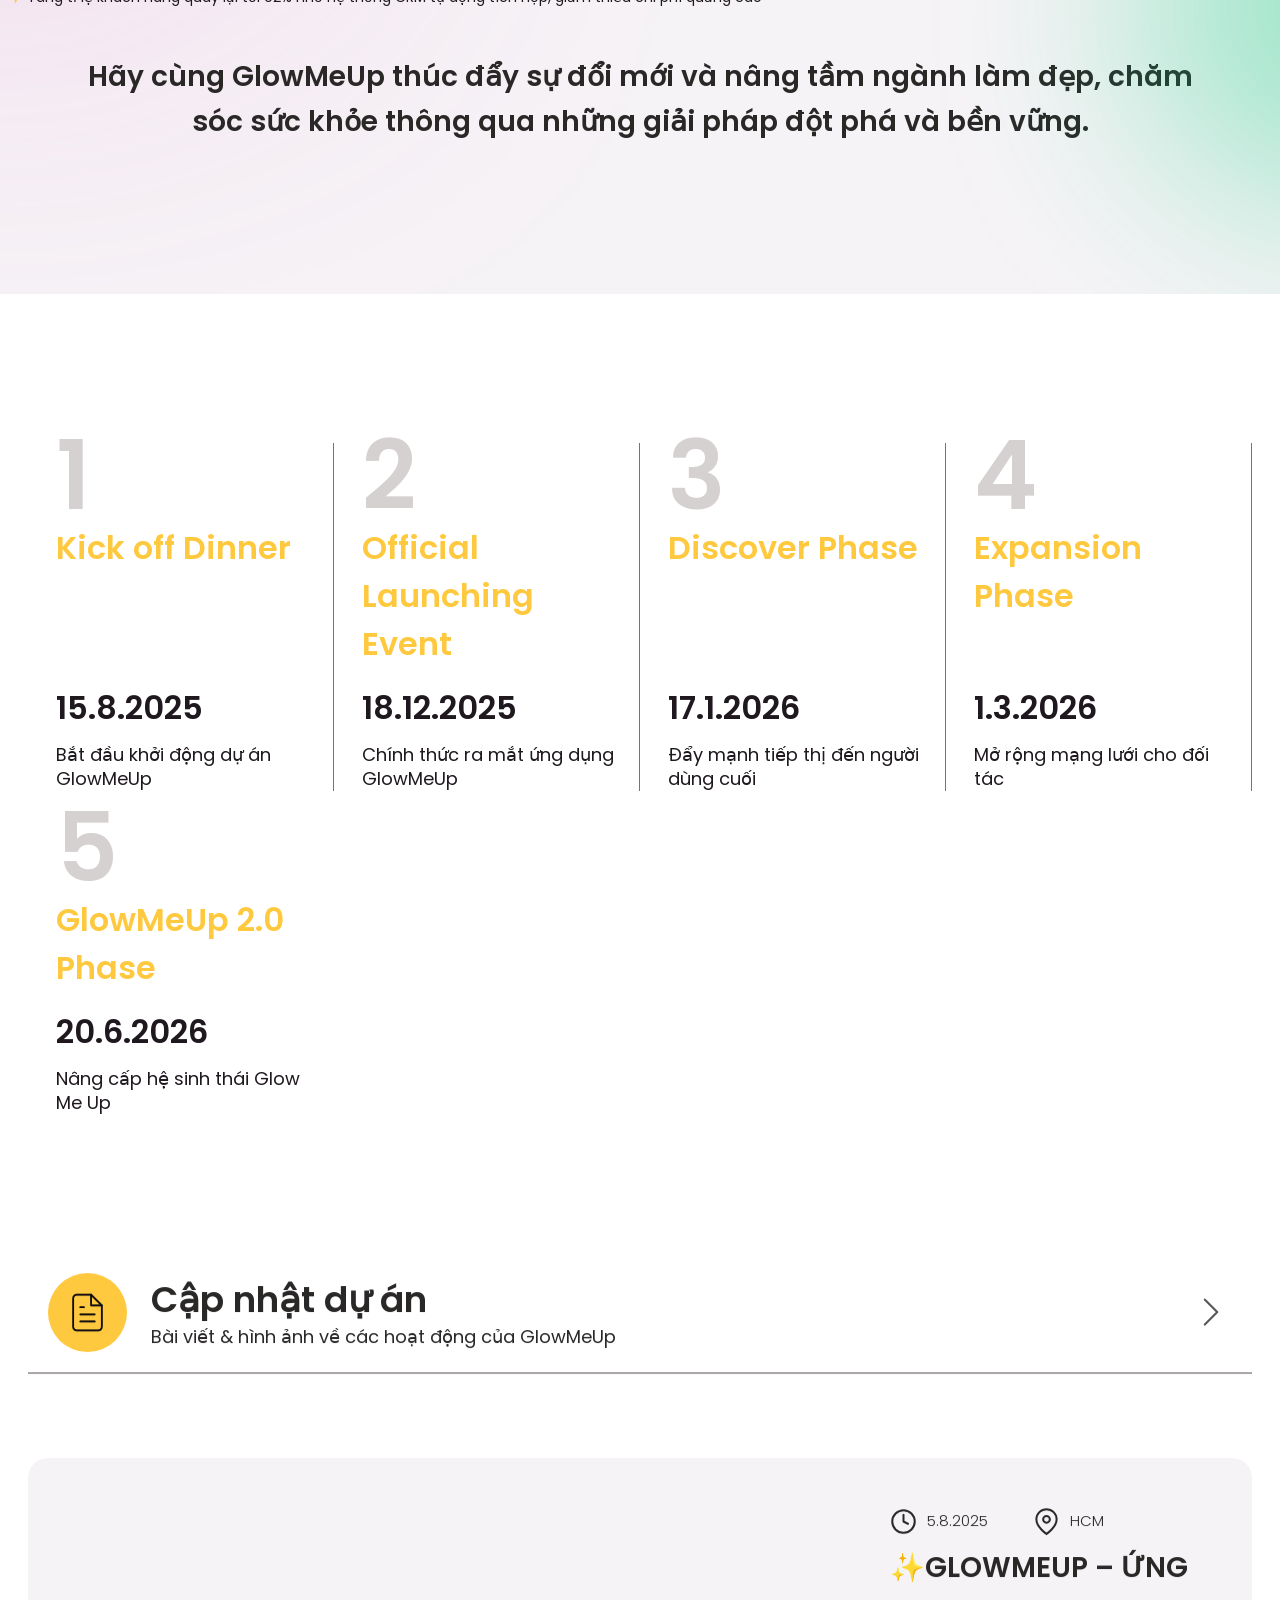
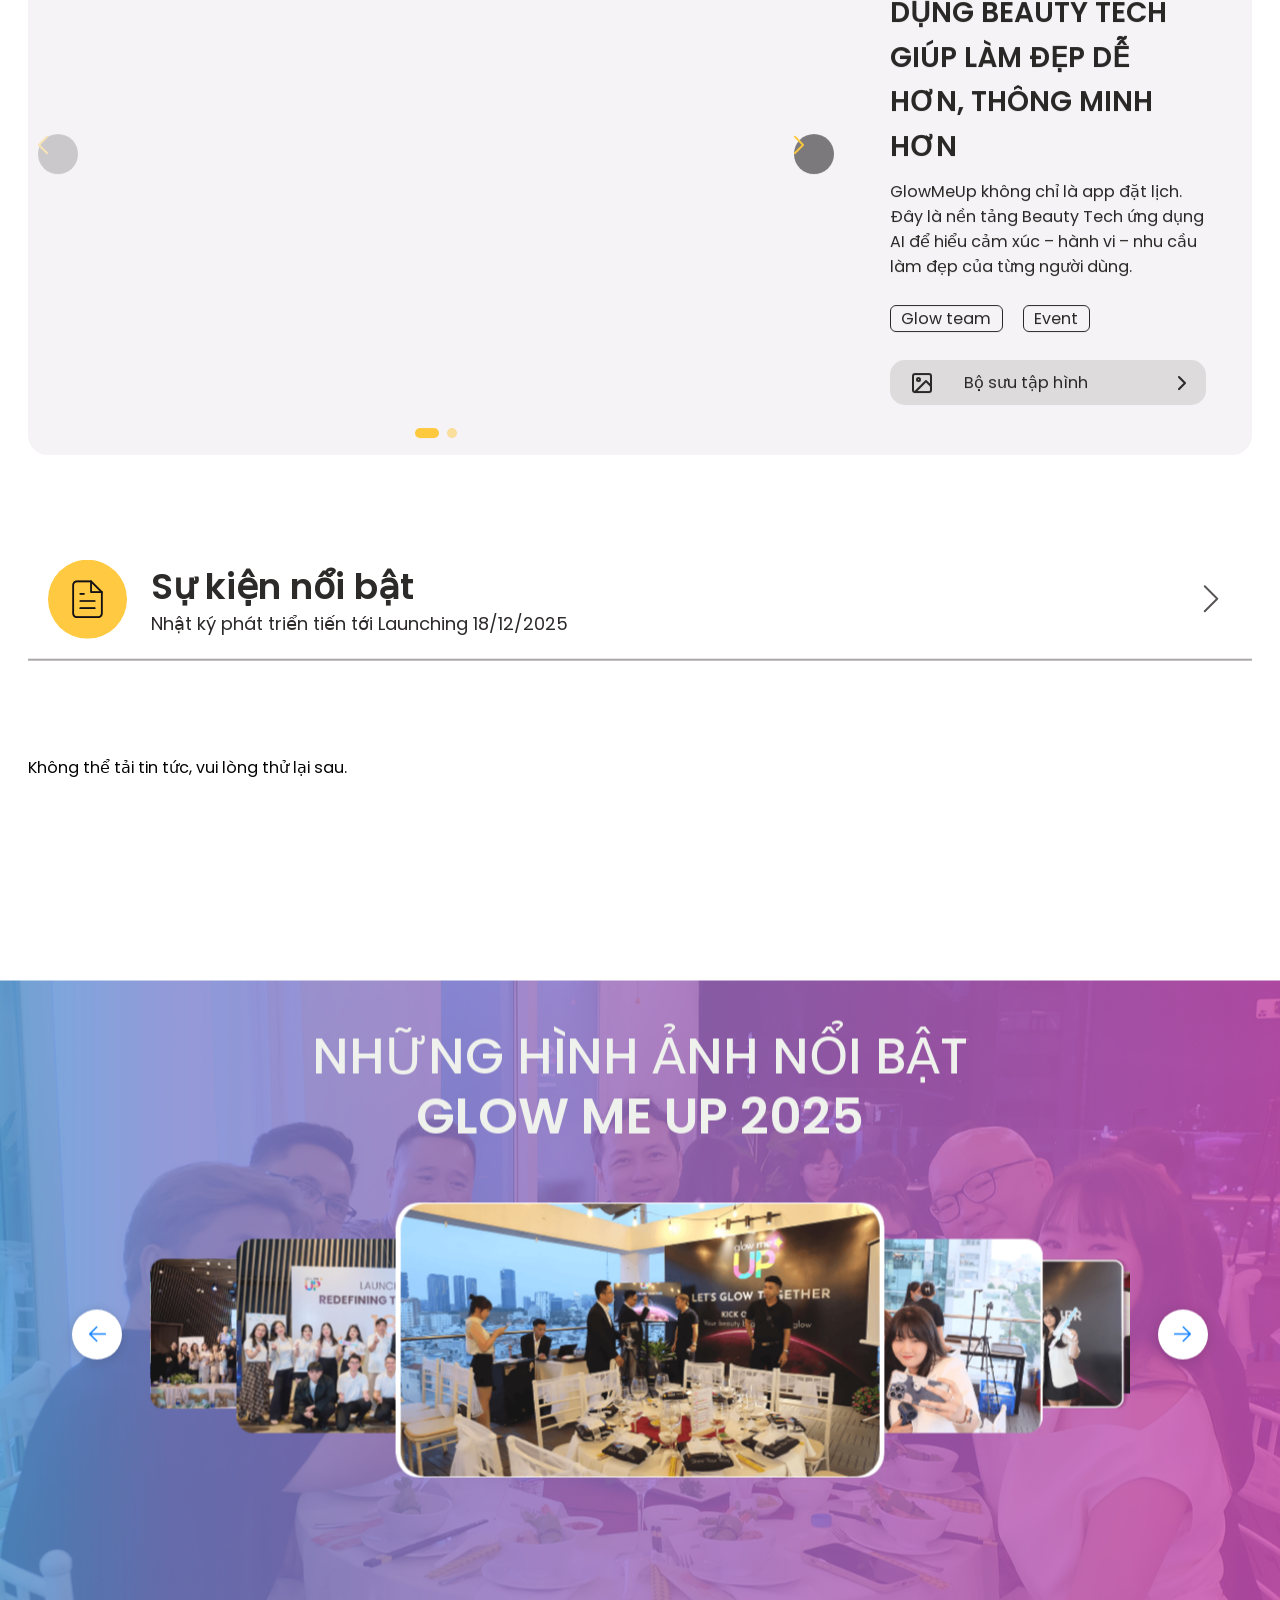
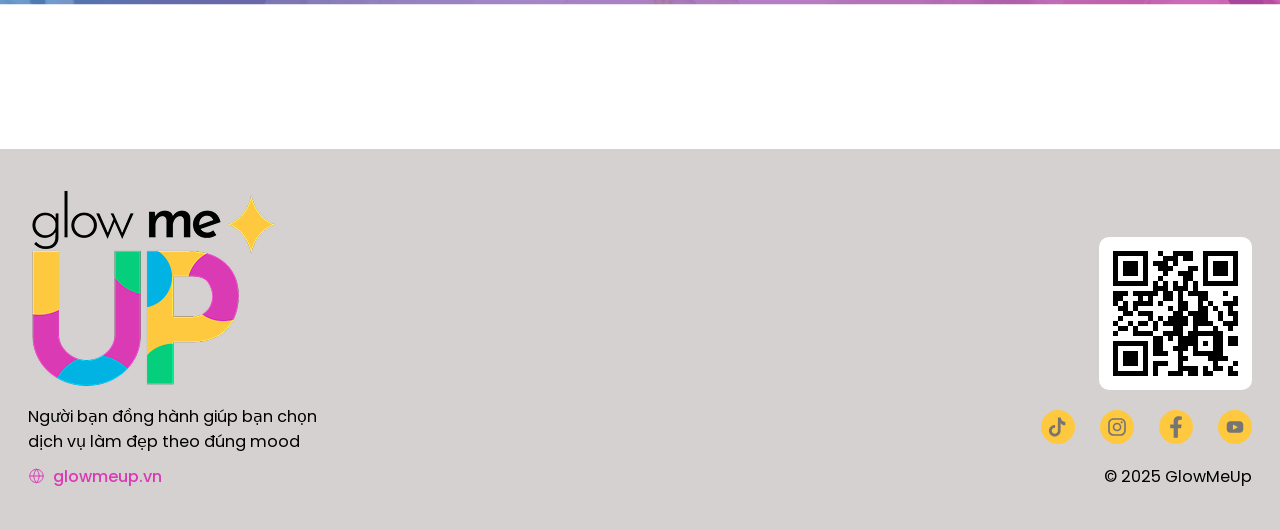
==== commit 4d48fd1a: "init" ====
--- a/index.html
+++ b/index.html
@@ -4,22 +4,67 @@
 <head>
     <meta charset="UTF-8" />
     <meta name="viewport" content="width=device-width, initial-scale=1.0" />
-    <meta name="description" content="Glowme Up" />
-    <meta name="keywords" content="Glowme, beauty, makeup, skincare, cosmetics" />
-    <meta name="author" content="Glowme Up" />
-    <meta property="og:title" content="Glowme Up" />
-    <meta property="og:description" content="Khám phá Glowme Up - nâng tầm phong cách và vẻ đẹp của bạn" />
-    <meta property="og:image" content="./imgs/glowme_logo.png" />
-    <meta property="og:url" content="" />
+
+    <!-- Primary Meta Tags -->
+    <title>GlowMeUp - Ứng Dụng Beauty Tech AI | Đặt Lịch Spa & Salon Thông Minh</title>
+    <meta name="title" content="GlowMeUp - Ứng Dụng Beauty Tech AI | Đặt Lịch Spa & Salon Thông Minh" />
+    <meta name="description"
+        content="GlowMeUp - Nền tảng Beauty Tech ứng dụng AI giúp đặt lịch spa, salon dễ dàng. Gợi ý dịch vụ làm đẹp theo mood, trải nghiệm cá nhân hóa." />
+    <meta name="keywords"
+        content="GlowMeUp, beauty tech, AI làm đẹp, đặt lịch spa, salon booking, ứng dụng làm đẹp, spa TPHCM, beauty app Vietnam, AI beauty, skincare, makeup, wellness" />
+    <meta name="author" content="GlowMeUp Team" />
+    <meta name="robots" content="index, follow, max-image-preview:large, max-snippet:-1, max-video-preview:-1" />
+    <meta name="language" content="Vietnamese" />
+    <meta name="revisit-after" content="7 days" />
+    <meta name="theme-color" content="#fec93f" />
+
+    <!-- Open Graph / Facebook -->
+    <meta property="og:type" content="website" />
+    <meta property="og:url" content="https://glowmeup.vn/" />
+    <meta property="og:title" content="GlowMeUp - Ứng Dụng Beauty Tech AI | Đặt Lịch Spa & Salon Thông Minh" />
+    <meta property="og:description"
+        content="GlowMeUp, beauty tech, AI làm đẹp, đặt lịch spa, salon booking, ứng dụng làm đẹp, spa TPHCM, beauty app Vietnam, AI beauty, skincare, makeup, wellness" />
+    <meta property="og:image" content="https://glowmeup.vn/imgs/glowme_logo.png" />
+    <meta property="og:image:width" content="1200" />
+    <meta property="og:image:height" content="630" />
+    <meta property="og:site_name" content="GlowMeUp" />
+    <meta property="og:locale" content="vi_VN" />
+
+    <!-- Twitter Card -->
     <meta name="twitter:card" content="summary_large_image" />
-    <title>Glowme Up | Trang chủ</title>
+    <meta name="twitter:url" content="https://glowmeup.vn/" />
+    <meta name="twitter:title" content="GlowMeUp - Ứng Dụng Beauty Tech AI" />
+    <meta name="twitter:description" content="Nền tảng Beauty Tech ứng dụng AI giúp đặt lịch spa, salon dễ dàng." />
+    <meta name="twitter:image" content="https://glowmeup.vn/imgs/glowme_logo.png" />
+
+    <!-- Canonical URL -->
+    <link rel="canonical" href="https://glowmeup.vn/" />
+
+    <!-- Geo Tags -->
+    <meta name="geo.region" content="VN-SG" />
+    <meta name="geo.placename" content="Ho Chi Minh City" />
+    <meta name="geo.position" content="10.762622;106.660172" />
+    <meta name="ICBM" content="10.762622, 106.660172" />
     <link rel="apple-touch-icon" sizes="180x180" href="./imgs/apple-touch-icon.png" />
     <link rel="icon" type="image/png" sizes="32x32" href="./imgs/favicon_io/favicon-32x32.png" />
     <link rel="icon" type="image/png" sizes="16x16" href="./imgs/favicon_io/favicon-16x16.png" />
     <link rel="manifest" href="./imgs/favicon_io/site.webmanifest" />
-    <link rel="stylesheet" href="https://cdn.jsdelivr.net/npm/swiper@8/swiper-bundle.min.css" />
-    <link rel="stylesheet" href="./css/main.css?v=1.7" />
-    <link rel="stylesheet" href="./css/home.css?v=1.9" />
+
+    <!-- Resource Hints for Performance -->
+    <link rel="preconnect" href="https://www.googletagmanager.com" crossorigin />
+    <link rel="preconnect" href="https://cdn.jsdelivr.net" crossorigin />
+    <link rel="dns-prefetch" href="https://www.youtube.com" />
+    <link rel="dns-prefetch" href="https://myspa.vn" />
+
+    <!-- Preload Critical Fonts -->
+    <link rel="preload" href="./fonts/Poppins-Regular.woff2" as="font" type="font/woff2" crossorigin />
+    <link rel="preload" href="./fonts/Poppins-SemiBold.woff2" as="font" type="font/woff2" crossorigin />
+
+    <!-- Critical CSS -->
+    <link rel="stylesheet" href="./css/swiper-bundle.min.css" />
+    <link rel="stylesheet" href="./css/main.css?v=1.8" />
+    <link rel="stylesheet" href="./css/home.css?v=2.0" />
+    <link rel="stylesheet" href="./css/video-slider.css" />
 
     <!-- Google Tag Manager -->
     <script>
@@ -38,6 +83,71 @@
         })(window, document, "script", "dataLayer", "GTM-MWKV8R3");
     </script>
     <!-- End Google Tag Manager -->
+
+    <!-- Structured Data (JSON-LD) for SEO -->
+    <script type="application/ld+json">
+    {
+      "@context": "https://schema.org",
+      "@type": "Organization",
+      "name": "GlowMeUp",
+      "url": "https://glowmeup.vn",
+      "logo": "https://glowmeup.vn/imgs/glowme_logo.png",
+      "description": "Nền tảng Beauty Tech ứng dụng AI giúp đặt lịch spa, salon thông minh tại Việt Nam",
+      "foundingDate": "2025",
+      "address": {
+        "@type": "PostalAddress",
+        "streetAddress": "Lầu 9, Toà Nhà VNO, 129 Điện Biên Phủ, Phường Gia Định, TP Hồ Chí Minh",
+        "addressLocality": "Hồ Chí Minh",
+        "addressCountry": "VN"
+      },
+      "sameAs": [
+        "https://www.facebook.com/glowmeup25"
+      ]
+    }
+    </script>
+
+    <script type="application/ld+json">
+    {
+      "@context": "https://schema.org",
+      "@type": "Event",
+      "name": "Sự Kiện Ra Mắt Ứng Dụng GlowMeUp",
+      "description": "Sự kiện ra mắt ứng dụng GlowMeUp - Nền tảng Beauty Tech ứng dụng AI",
+      "startDate": "2025-12-18T08:00:00+07:00",
+      "endDate": "2025-12-18T12:00:00+07:00",
+      "eventStatus": "https://schema.org/EventScheduled",
+      "eventAttendanceMode": "https://schema.org/OfflineEventAttendanceMode",
+      "location": {
+        "@type": "Place",
+        "name": "Capella Gallery Hall",
+        "address": {
+          "@type": "PostalAddress",
+          "streetAddress": "Lầu 9, Toà Nhà VNO, 129 Điện Biên Phủ, Phường Gia Định, TP Hồ Chí Minh",
+          "addressLocality": "Hồ Chí Minh",
+          "addressCountry": "VN"
+        }
+      },
+      "organizer": {
+        "@type": "Organization",
+        "name": "GlowMeUp",
+        "url": "https://glowmeup.vn"
+      }
+    }
+    </script>
+
+    <script type="application/ld+json">
+    {
+      "@context": "https://schema.org",
+      "@type": "MobileApplication",
+      "name": "GlowMeUp",
+      "operatingSystem": "iOS, Android",
+      "applicationCategory": "LifestyleApplication",
+      "offers": {
+        "@type": "Offer",
+        "price": "0",
+        "priceCurrency": "VND"
+      }
+    }
+    </script>
 </head>
 
 <body>
@@ -56,7 +166,7 @@
     <div id="glowmePage" class="glowmePage">
         <header class="header">
             <a href="#hero" class="header_logo">
-                <img src="./imgs/home/logo.svg" alt="Glow Me Up" />
+                <img src="./imgs/home/logo.svg" alt="Glow Me Up" width="150" height="50" />
             </a>
             <nav class="header_nav" id="mobileMenu">
                 <ul>
@@ -82,7 +192,7 @@
                     <p>GlowMeUp = Beauty × Technology × AI</p>
                 </div>
                 <div class="hero_logo">
-                    <img src="./imgs/glowme_logo.png" alt="" />
+                    <img src="./imgs/glowme_logo.png" alt="GlowMeUp Logo" width="223" height="223" />
                 </div>
                 <h1 class="hero_title">SỰ KIỆN RA MẮT ỨNG DỤNG</h1>
                 <p class="hero_location">Tại Capella Gallery Hall</p>
@@ -94,23 +204,23 @@
                 </p> -->
                 <div class="dowload_app">
                     <div class="footer_QR">
-                        <img src="./imgs/qr.png" alt="" />
+                        <img src="./imgs/qr.png" alt="QR Code" width="150" height="150" loading="lazy" />
                     </div>
                 </div>
                 <div class="hero_countdowns">
-                    <div class="countdown_item">
+                    <div class="countdown_item" data-bg="./imgs/home/heroo1.png">
                         <span class="countdown_number" id="days">00</span>
                         <span class="countdown_label">Ngày</span>
                     </div>
-                    <div class="countdown_item">
+                    <div class="countdown_item" data-bg="./imgs/home/heroo2.png">
                         <span class="countdown_number" id="hours">00</span>
                         <span class="countdown_label">Giờ</span>
                     </div>
-                    <div class="countdown_item">
+                    <div class="countdown_item" data-bg="./imgs/home/heroo3.png">
                         <span class="countdown_number" id="minutes">00</span>
                         <span class="countdown_label">Phút</span>
                     </div>
-                    <div class="countdown_item">
+                    <div class="countdown_item" data-bg="./imgs/home/heroo4.png">
                         <span class="countdown_number" id="seconds">00</span>
                         <span class="countdown_label">Giây</span>
                     </div>
@@ -298,11 +408,34 @@
                 <div class="update_list">
                     <div class="update_item" style="cursor: default;">
                         <div class="update_img">
-                            <iframe width="100%" height="100%"
-                                src="https://www.youtube.com/embed/mmx-LQfljkQ?si=U32RNFTFnYxYBLcF"
-                                title="YouTube video player" frameborder="0"
-                                allow="accelerometer; autoplay; clipboard-write; encrypted-media; gyroscope; picture-in-picture; web-share"
-                                referrerpolicy="strict-origin-when-cross-origin" allowfullscreen></iframe>
+                            <!-- Video Slider -->
+                            <div class="swiper video-swiper">
+                                <div class="swiper-wrapper">
+                                    <!-- YouTube Video -->
+                                    <div class="swiper-slide">
+                                        <iframe width="100%" height="100%"
+                                            src="https://www.youtube.com/embed/mmx-LQfljkQ?si=U32RNFTFnYxYBLcF"
+                                            title="YouTube video player" frameborder="0"
+                                            allow="accelerometer; autoplay; clipboard-write; encrypted-media; gyroscope; picture-in-picture; web-share"
+                                            referrerpolicy="strict-origin-when-cross-origin" allowfullscreen
+                                            loading="lazy"></iframe>
+                                    </div>
+                                    <!-- Facebook Video -->
+                                    <div class="swiper-slide">
+                                        <iframe
+                                            src="https://www.facebook.com/plugins/video.php?height=315&href=https%3A%2F%2Fwww.facebook.com%2Fglowmeup25%2Fvideos%2F2039694700165589%2F&show_text=false&width=560&t=0"
+                                            width="100%" height="100%" style="border:none;overflow:hidden"
+                                            scrolling="no" frameborder="0" allowfullscreen="true"
+                                            allow="autoplay; clipboard-write; encrypted-media; picture-in-picture; web-share"
+                                            allowFullScreen="true"></iframe>
+                                    </div>
+                                </div>
+                                <!-- Navigation -->
+                                <div class="swiper-button-next video-next"></div>
+                                <div class="swiper-button-prev video-prev"></div>
+                                <!-- Pagination -->
+                                <div class="swiper-pagination video-pagination"></div>
+                            </div>
                         </div>
                         <div class="update_content">
                             <div class="update_top">
@@ -498,13 +631,15 @@
         </button>
     </div>
 
-    <script src="./lib/gsap.min.js"></script>
-    <script src="./lib/ScrollToPlugin.min.js"></script>
-    <script src="./lib/ScrollTrigger.min.js"></script>
-    <script src="./lib/swiper-bundle.min.js"></script>
-    <script src="./lib/lenis.min.js"></script>
-    <script src="./js/main.js?v=1.7"></script>
-    <script src="./js/home.js?v=1.9"></script>
+    <!-- Defer non-critical scripts for better performance -->
+    <script src="./lib/gsap.min.js" defer></script>
+    <script src="./lib/ScrollToPlugin.min.js" defer></script>
+    <script src="./lib/ScrollTrigger.min.js" defer></script>
+    <script src="./lib/swiper-bundle.min.js" defer></script>
+    <script src="./js/main.js?v=1.9" defer></script>
+    <!-- Load these after libraries are deferred but execute immediately when available -->
+    <script src="./js/lazy-load.js?v=1.2"></script>
+    <script src="./js/home.js?v=2.2"></script>
 </body>
 
 </html>
--- a/css/main.css
+++ b/css/main.css
@@ -1,4 +1,5 @@
 @import url("../fonts/stylesheet.css");
+
 :root {
     --black-color: #131313;
     --white-color: #fff;
@@ -16,17 +17,21 @@
     --modal-w: min(1000px, 92vw);
     --modal-h: min(100svh, 82vh);
     --overlay-bg: rgba(0, 0, 0, 0.6);
-}
+    scroll-behavior: smooth;
+}
+
 *,
 *:before,
 *:after {
     box-sizing: border-box;
 }
+
 * {
     margin: 0;
     padding: 0;
     font: inherit;
 }
+
 img,
 picture,
 svg,
@@ -34,18 +39,21 @@
     display: block;
     max-width: 100%;
 }
+
 input,
 select,
 textarea {
     background-color: transparent;
     outline: none;
 }
+
 button {
     cursor: pointer;
     background-color: transparent;
     outline: none;
     border: 0;
 }
+
 body {
     min-height: 100vh;
     font-weight: 400;
@@ -53,6 +61,7 @@
     font-family: "Poppins", sans-serif;
     background-color: var(--white-color);
 }
+
 a {
     text-decoration: none;
 }
@@ -65,6 +74,7 @@
 body.modal-open {
     overflow: hidden;
 }
+
 .button {
     display: flex;
     width: 212px;
@@ -94,6 +104,7 @@
         margin: 0 auto;
         padding: 0 32px;
     }
+
     .modal {
         height: 77svh !important;
         width: 75vw !important;
@@ -122,7 +133,8 @@
 @media (max-width: 767px) {
     .container {
         width: 100%;
-        padding: 0 16px; /* padding trái phải */
+        padding: 0 16px;
+        /* padding trái phải */
     }
 }
 
@@ -137,6 +149,7 @@
     background: var(--overlay-bg);
     z-index: 100000;
 }
+
 .overlay.is-open {
     display: grid;
 }
@@ -168,6 +181,7 @@
     font-size: 18px;
     line-height: 1;
 }
+
 .modal__close:hover {
     background: rgba(0, 0, 0, 0.9);
 }
@@ -178,6 +192,7 @@
     overflow: hidden;
     display: grid;
 }
+
 .modal__content iframe {
     width: 100%;
     height: 100%;
@@ -247,10 +262,12 @@
     #event_pagination {
         margin-top: 24px;
     }
+
     #event_pagination .pagination {
         gap: 6px;
         padding: 8px;
     }
+
     #event_pagination .page_btn {
         padding: 9px 10px;
         min-width: 38px;
@@ -269,7 +286,8 @@
     height: 18px;
     border-radius: 50%;
     background: var(--white-color);
-    pointer-events: none; /* để không cản click */
+    pointer-events: none;
+    /* để không cản click */
     transform: translate(-50%, -50%);
     transition: transform 0.2s ease, background 0.2s ease;
     z-index: 99999999;
@@ -297,11 +315,13 @@
     margin: 0 auto;
     background-color: rgba(0, 0, 0, 0);
 }
+
 .header_nav ul {
     display: flex;
     align-items: center;
     gap: 16px;
 }
+
 .header_nav ul li a {
     color: var(--white-color);
     text-align: center;
@@ -310,6 +330,7 @@
     font-weight: 700;
     line-height: normal;
 }
+
 /* close header */
 
 .text-truncate-1 {
@@ -320,6 +341,7 @@
     text-overflow: ellipsis;
     word-break: break-word;
 }
+
 .text-truncate-2 {
     display: -webkit-box;
     -webkit-line-clamp: 2;
@@ -328,6 +350,7 @@
     text-overflow: ellipsis;
     word-break: break-word;
 }
+
 .text-truncate-3 {
     display: -webkit-box;
     -webkit-line-clamp: 3;
@@ -336,6 +359,7 @@
     text-overflow: ellipsis;
     word-break: break-word;
 }
+
 .close_menu,
 .menu_toggle {
     display: none;
@@ -349,64 +373,78 @@
     padding: 40px 0;
     margin-top: 149px;
 }
+
 .footer_wrap {
     display: flex;
     justify-content: space-between;
 }
+
 .footer_desc {
     max-width: 294px;
     color: var(--neutral-06-day);
     font-size: 16px;
     font-style: normal;
-    line-height: 25px; /* 156.25% */
+    line-height: 25px;
+    /* 156.25% */
     margin: 16px 0 10px 0;
 }
+
 .footer_website {
     display: flex;
     align-items: center;
     gap: 8px;
 }
+
 .footer_website a {
     color: var(--branding05);
     font-size: 16px;
     font-style: normal;
     font-weight: 500;
-    line-height: 25px; /* 156.25% */
-}
+    line-height: 25px;
+    /* 156.25% */
+}
+
 .footer_right {
     align-self: flex-end;
 }
+
 .footer_social {
     display: flex;
     align-items: center;
     gap: 25px;
     justify-content: flex-end;
 }
+
 .footer_right_text {
     display: flex;
     align-items: center;
     gap: 88px;
     justify-content: flex-end;
 }
+
 .footer_right {
     display: flex;
     gap: 20px;
     flex-direction: column;
     align-items: flex-end;
 }
+
 .footer_QR {
     padding: 14px;
     background-color: #fff;
     border-radius: 10px;
 }
+
 .footer_QR img {
     width: 100%;
     height: 100%;
     object-fit: cover;
 }
+
 .footer_right .button_download {
     display: none;
 }
+
 /* close footer */
 
 .glassmorphism {
@@ -421,6 +459,7 @@
     position: relative;
     overflow: hidden;
 }
+
 .glassmorphism::before {
     content: "";
     position: absolute;
@@ -428,12 +467,10 @@
     left: 0;
     right: 0;
     height: 1px;
-    background: linear-gradient(
-        90deg,
-        transparent,
-        rgba(255, 255, 255, 0.8),
-        transparent
-    );
+    background: linear-gradient(90deg,
+            transparent,
+            rgba(255, 255, 255, 0.8),
+            transparent);
 }
 
 .glassmorphism::after {
@@ -443,12 +480,10 @@
     left: 0;
     width: 1px;
     height: 100%;
-    background: linear-gradient(
-        180deg,
-        rgba(255, 255, 255, 0.8),
-        transparent,
-        rgba(255, 255, 255, 0.3)
-    );
+    background: linear-gradient(180deg,
+            rgba(255, 255, 255, 0.8),
+            transparent,
+            rgba(255, 255, 255, 0.3));
 }
 
 .back-to-home {
@@ -485,13 +520,11 @@
     align-items: center;
     gap: 10px;
     border-radius: 10px;
-    background: var(
-        --branding01,
-        linear-gradient(0deg, rgba(0, 0, 0, 0.2) 0%, rgba(0, 0, 0, 0.2) 100%),
-        linear-gradient(0deg, rgba(0, 0, 0, 0.2) 0%, rgba(0, 0, 0, 0.2) 100%),
-        linear-gradient(0deg, rgba(0, 0, 0, 0.2) 0%, rgba(0, 0, 0, 0.2) 100%),
-        #1f191f
-    );
+    background: var(--branding01,
+            linear-gradient(0deg, rgba(0, 0, 0, 0.2) 0%, rgba(0, 0, 0, 0.2) 100%),
+            linear-gradient(0deg, rgba(0, 0, 0, 0.2) 0%, rgba(0, 0, 0, 0.2) 100%),
+            linear-gradient(0deg, rgba(0, 0, 0, 0.2) 0%, rgba(0, 0, 0, 0.2) 100%),
+            #1f191f);
     color: var(--neutral-01-day, #fff);
     font-size: 32px;
     font-style: normal;
@@ -503,6 +536,7 @@
     .header_nav ul li a {
         font-size: 20px;
     }
+
     .header_nav ul {
         gap: 24px;
     }
@@ -515,20 +549,25 @@
         height: unset;
         font-size: 14px;
     }
+
     .footer_left_logo {
         width: 150px;
     }
+
     .footer_wrap {
         flex-direction: column;
         align-items: center;
         gap: 24px;
     }
+
     .footer_left_logo {
         margin: 0 auto;
     }
+
     .footer_left_logo {
         width: 100px;
     }
+
     .footer_desc,
     .footer_website a,
     .footer_right_text {
@@ -536,33 +575,41 @@
         font-size: 12px;
         line-height: 1.3;
     }
+
     .footer_right,
     .footer_right_text,
     .footer_website {
         align-self: center;
         justify-content: center;
     }
+
     .footer_right .button_download {
         display: flex;
         width: max-content;
         background-color: var(--yellow-color);
         box-shadow: none;
     }
+
     .footer_QR {
         width: 150px;
     }
+
     .footer_right {
         align-items: center;
     }
+
     .footer_right .button {
         background-color: var(--yellow-color);
     }
+
     .cursor {
         display: none;
     }
+
     .header {
         padding: 24px;
     }
+
     .header_nav {
         position: fixed;
         top: 0;
@@ -582,6 +629,7 @@
         border: 0;
         padding: 0;
     }
+
     .header_nav ul {
         list-style: none;
         display: flex;
@@ -593,10 +641,12 @@
         position: relative;
         justify-content: center;
     }
+
     .header_nav ul li {
         opacity: 0;
         transform: translateY(20px);
     }
+
     .header_nav ul li a {
         color: #fff;
         font-size: 30px;
@@ -605,6 +655,7 @@
         line-height: normal;
         letter-spacing: 2px;
     }
+
     .close_menu {
         width: 50px;
         height: 50px;
@@ -614,6 +665,7 @@
         z-index: 1111;
         display: block;
     }
+
     .menu_toggle {
         display: block;
     }
@@ -623,47 +675,59 @@
     .header {
         padding: 15px;
     }
-    .footer{
+
+    .footer {
         margin-top: 0;
     }
+
     .header_logo {
         width: 100px;
     }
+
     .header_logo img {
         width: 100%;
         height: 100%;
         object-fit: cover;
     }
+
     .menu_toggle {
         width: 24px;
         height: 24px;
     }
+
     .close_menu {
         width: 32px;
         height: 32px;
         top: 15px;
         right: 15px;
     }
+
     .header_nav ul {
         gap: 30px;
     }
+
     .header_nav ul li a {
         font-size: 18px;
         letter-spacing: 1px;
     }
+
     .modal::-webkit-scrollbar {
         width: 0;
     }
+
     .modal {
         -ms-overflow-style: none;
         scrollbar-width: none;
     }
+
     .modal::-webkit-scrollbar {
         display: none;
     }
+
     .modal {
         scrollbar-width: none;
     }
+
     .hero_button,
     .button {
         width: max-content;
@@ -673,11 +737,13 @@
 }
 
 @keyframes bounceMouse {
+
     0%,
     100% {
         transform: translate(-50%, 0);
     }
+
     50% {
         transform: translate(-50%, -10px);
     }
-}
+}
--- a/css/home.css
+++ b/css/home.css
@@ -32,6 +32,7 @@
     transform-origin: center;
     z-index: 99997;
 }
+
 /* popup video */
 .overlay {
     position: fixed;
@@ -69,34 +70,40 @@
 
 /* VIDEO: cao theo 100vh, ngang theo đúng tỉ lệ gốc */
 #popupVideo {
-    height: 90svh; /* chiều cao full màn hình */
-    width: auto; /* chiều ngang tự co theo video, KHÔNG full màn */
-    max-width: 100vw; /* không vượt quá màn hình */
-    object-fit: contain; /* giữ tỉ lệ video */
-}
+    height: 90svh;
+    /* chiều cao full màn hình */
+    width: auto;
+    /* chiều ngang tự co theo video, KHÔNG full màn */
+    max-width: 100vw;
+    /* không vượt quá màn hình */
+    object-fit: contain;
+    /* giữ tỉ lệ video */
+}
+
 @media screen and (max-width: 767.98px) {
     #popupVideo {
         height: 100svh;
     }
 }
+
 /* slider */
-.slider {
+#gallery_slider.slider {
     position: relative;
     width: calc(min(80rem, 80%));
     margin: 0 auto;
     /* padding-block: min(20vh, 3rem); */
 }
 
-.swiper-container {
+#gallery_slider .swiper-container {
     position: relative;
 }
 
-.swiper {
+#gallery_slider .swiper {
     width: 100%;
     padding: 180px 0;
 }
 
-.swiper-slide {
+#gallery_slider .swiper-slide {
     /* width: 10rem;
             height: 22rem; */
     display: flex;
@@ -106,7 +113,8 @@
     border-radius: 12px;
     box-shadow: -1px 5px 15px #0000001f;
 }
-.swiper-slide h3 {
+
+#gallery_slider .swiper-slide h3 {
     color: #fff;
     font-size: 2.5rem;
     line-height: 1.4;
@@ -114,12 +122,14 @@
     letter-spacing: 0.8px;
     position: relative;
 }
-.swiper-slide p {
+
+#gallery_slider .swiper-slide p {
     color: #fff;
     line-height: 1.6;
     font-size: 0.8rem;
 }
-.swiper-slide .slide-content {
+
+#gallery_slider .swiper-slide .slide-content {
     position: absolute;
     top: 45%;
     left: 50%;
@@ -129,7 +139,8 @@
     border-radius: 24px;
     overflow: hidden;
 }
-.slide-content img {
+
+#gallery_slider .slide-content img {
     width: 100%;
     height: 100%;
     object-fit: cover;
@@ -137,7 +148,7 @@
             border: 5px solid var(--white-color); */
 }
 
-.swiper-button-prev {
+#gallery_slider .swiper-button-prev {
     background: white;
     border-radius: 50%;
     top: 50%;
@@ -147,15 +158,17 @@
     height: 50px;
     box-shadow: 0px 2px 11px rgba(0, 0, 0, 0.17);
 }
-.swiper-button-prev::after {
+
+#gallery_slider .swiper-button-prev::after {
     font-size: 1.4rem;
     content: "";
 }
-.swiper-button-prev svg {
+
+#gallery_slider .swiper-button-prev svg {
     width: 25px;
 }
 
-.swiper-button-next {
+#gallery_slider .swiper-button-next {
     background: white;
     border-radius: 50%;
     top: 50%;
@@ -165,53 +178,62 @@
     height: 50px;
     box-shadow: 0px 2px 11px rgba(0, 0, 0, 0.17);
 }
-.swiper-button-next::after {
+
+#gallery_slider .swiper-button-next::after {
     font-size: 1.4rem;
     content: "";
 }
-.swiper-button-next svg {
+
+#gallery_slider .swiper-button-next svg {
     width: 25px;
 }
 
-.swiper-button-prev,
+#gallery_slider .swiper-button-prev,
 .swiper-button-next {
     display: none;
 }
 
-.swiper-pagination-bullet {
+#gallery_slider .swiper-pagination-bullet {
     background: white;
     width: 10px;
     height: 10px;
     opacity: 1;
     transition: 0.3s;
 }
+
 #gallery_slider .swiper-pagination {
     bottom: -10%;
 }
-.swiper-pagination-bullet-active {
+
+#gallery_slider .swiper-pagination-bullet-active {
     background: var(--branding05);
     width: 20px;
     border-radius: 8px;
 }
+
 @media (min-width: 760px) {
-    .swiper-button-prev,
-    .swiper-button-next {
+
+    #gallery_slider .swiper-button-prev,
+    #gallery_slider .swiper-button-next {
         display: flex;
     }
 }
+
 /* close slider */
 
 .glowmePage {
     margin: 0 auto;
 }
+
 .hero {
     /* height: 120vh; */
-    background: 
-        linear-gradient(rgba(0,0,0,0.7), rgba(0,0,0,0.7)),
-        url("../imgs/home/hero_glowme.jpg") bottom/cover no-repeat;
-    /* background: url("../imgs/home/banner.jpg") center/cover no-repeat; */
+    /* Background will be loaded via lazy-load.js for better performance */
+    background: linear-gradient(rgba(0, 0, 0, 0.7), rgba(0, 0, 0, 0.7)), #000;
     position: relative;
     padding-top: 120px;
+    background-attachment: fixed;
+    background-size: cover;
+    background-position: top center;
 }
 
 .hero_container {
@@ -223,6 +245,7 @@
     /* gap: 24px; */
     /* padding-bottom: 10%; */
 }
+
 .hero_text {
     display: flex;
     padding: 10px 20px;
@@ -231,6 +254,7 @@
     border-radius: 20px;
     border: 1px solid var(--branding02, #fff);
 }
+
 .hero_text p {
     color: var(--branding02, #fff);
     text-align: right;
@@ -239,10 +263,12 @@
     font-weight: normal;
     line-height: normal;
 }
+
 .hero_logo {
     width: 223px;
     margin-top: 21px;
 }
+
 .hero_title {
     color: var(--neutral-01-day, #fff);
     text-align: center;
@@ -251,6 +277,7 @@
     font-weight: 600;
     margin-top: 25px;
 }
+
 .hero_location {
     color: var(--branding02, #fff);
     text-align: center;
@@ -259,6 +286,7 @@
     font-weight: 600;
     margin-top: 14px;
 }
+
 .hero_countdowns {
     display: flex;
     align-items: center;
@@ -269,6 +297,7 @@
     padding: 0 15px;
     justify-content: center;
 }
+
 .countdown_item {
     background-position: center;
     background-size: cover;
@@ -283,39 +312,49 @@
     flex: 0 1 calc((100% - 90px) / 4);
     min-width: 0;
 }
+
 @media (max-width: 900px) {
     .countdown {
         flex-wrap: wrap;
     }
+
     .countdown .card {
-        flex: 0 1 calc((100% - 20px) / 2); /* 2 item / hàng */
-    }
-}
+        flex: 0 1 calc((100% - 20px) / 2);
+        /* 2 item / hàng */
+    }
+}
+
 .hero_desc {
     color: #fff;
     text-align: center;
     font-size: 24px;
     font-style: normal;
     font-weight: 600;
-    line-height: 20px; /* 83.333% */
+    line-height: 20px;
+    /* 83.333% */
     margin-top: 12px;
 }
+
 .hero_time {
     color: var(--branding02, #fff);
     text-align: right;
     font-size: 36px;
     font-style: normal;
     font-weight: 600;
-    line-height: 50px; /* 138.889% */
+    line-height: 50px;
+    /* 138.889% */
     margin-top: 24px;
 }
+
 .hero_time span:nth-child(1) {
     padding-right: 29px;
     border-right: 5px solid var(--branding06, #ffc93f);
 }
+
 .hero_time span:nth-child(2) {
     padding-left: 10px;
 }
+
 .countdown_number {
     color: var(--white-color);
     text-align: center;
@@ -324,28 +363,25 @@
     font-weight: 600;
     line-height: normal;
 }
+
 .countdown_label {
     color: var(--white-color);
     font-size: 24px;
 }
 
-.hero_countdowns .countdown_item:nth-child(1) {
-    background-image: url("../imgs/home/heroo1.png");
-}
-.hero_countdowns .countdown_item:nth-child(2) {
-    background-image: url("../imgs/home/heroo2.png");
-}
-.hero_countdowns .countdown_item:nth-child(3) {
-    background-image: url("../imgs/home/heroo3.png");
-}
-.hero_countdowns .countdown_item:nth-child(4) {
-    background-image: url("../imgs/home/heroo4.png");
-}
+/* Countdown backgrounds are lazy loaded via data-bg attributes */
+
 .hero_buttons {
     gap: 24px;
     display: flex;
     align-items: center;
     margin-bottom: 48px;
+}
+
+.hero img{
+    width: 100%;
+    height: 100%;
+    object-fit: cover;
 }
 
 .hero_buttons .hero_button:nth-child(2) {
@@ -361,10 +397,12 @@
     padding: 20px;
     border-bottom: 2px solid var(--neutral-04-day);
 }
+
 .title_arr {
     width: 50px;
     height: 50px;
 }
+
 .title_arr img {
     width: 100%;
     height: 100%;
@@ -375,20 +413,25 @@
     padding-bottom: 149px;
     background: var(--neutral-02-day, #f6f3f6);
 }
+
 .title_content h2 {
     color: var(--neutral-08-day);
     font-size: 36px;
     font-style: normal;
     font-weight: 600;
-    line-height: 50px; /* 138.889% */
-}
+    line-height: 50px;
+    /* 138.889% */
+}
+
 .title_content p {
     color: var(--neutral-08-day);
     font-size: 18px;
     font-style: normal;
     font-weight: normal;
-    line-height: 24px; /* 133.333% */
-}
+    line-height: 24px;
+    /* 133.333% */
+}
+
 .title_content {
     width: 100%;
 }
@@ -398,15 +441,18 @@
     position: relative;
     overflow: hidden;
 }
+
 .glowme_top {
     position: relative;
     padding-top: 210px;
 }
+
 .glowme_decor {
     position: absolute;
     top: 20%;
     width: 300px;
 }
+
 .glowme_decor img {
     width: 100%;
     height: 100%;
@@ -418,6 +464,7 @@
     top: 60%;
     right: 16%;
 }
+
 .glowme_title h2 {
     color: var(--neutral-08-day, #2a2727);
     text-align: center;
@@ -426,48 +473,60 @@
     font-size: 96px;
     font-style: normal;
     font-weight: 600;
-    line-height: 66px; /* 68.75% */
-}
+    line-height: 66px;
+    /* 68.75% */
+}
+
 .glowme_title p {
     color: var(--neutral-08-day, #2a2727);
     text-align: center;
     font-size: 24px;
     font-style: normal;
     font-weight: 600;
-    line-height: 35px; /* 145.833% */
+    line-height: 35px;
+    /* 145.833% */
     margin-top: 24px;
 }
+
 .glowme_content {
     margin-top: 70px;
 }
+
 .glowme_content ul {
     margin-top: 4px;
 }
+
 .glowme_content ul li {
     display: flex;
     gap: 6px;
     margin-left: -18px;
     align-items: flex-start;
 }
+
 .glowme_content ul li img {
     margin-top: 6px;
 }
+
 .glowme_content ul li,
 .glowme_content p.text-normal {
     color: var(--branding01, #1f191f);
     font-size: 14px;
     line-height: 28px;
 }
+
 .glowme_content p.bold {
     color: var(--branding01, #1f191f);
     font-size: 20px;
     font-style: normal;
     font-weight: 600;
-    line-height: 25px; /* 125% */
-}
+    line-height: 25px;
+    /* 125% */
+}
+
 .text-bussiness {
     margin-top: 24px;
 }
+
 .glowme_text {
     color: var(--neutral-08-day, #2a2727);
     text-align: center;
@@ -479,6 +538,7 @@
     margin-top: 44px;
     max-width: 1131px;
 }
+
 .glowme_circle_1 {
     width: 404px;
     height: 404px;
@@ -492,6 +552,7 @@
     left: 0;
     transform: translateX(-50%);
 }
+
 .glowme_circle_2 {
     width: 404px;
     height: 404px;
@@ -509,9 +570,11 @@
 .update {
     padding: 138px 0 84px 0;
 }
+
 .update_list {
     margin-top: 84px;
 }
+
 .update_item {
     display: flex;
     border-radius: 20px;
@@ -519,6 +582,7 @@
     background: var(--neutral-02-day);
     cursor: pointer;
 }
+
 .update_img {
     aspect-ratio: 16/9;
     width: 66.66%;
@@ -526,63 +590,76 @@
     background-repeat: no-repeat;
     background-size: cover;
 }
+
 .update_img img {
     width: 100%;
     height: 100%;
     object-fit: cover;
 }
+
 .update_content {
     width: 33.33%;
     padding: 50px 46px;
 }
+
 .update_top,
 .update_top_icon {
     display: flex;
     align-items: center;
     gap: 45px;
 }
+
 .update_top_icon {
     gap: 10px;
 }
+
 .update_top_icon span {
     color: var(--neutral-08-day);
     font-size: 15px;
     font-style: normal;
     font-weight: 300;
-    line-height: 26px; /* 173.333% */
-}
+    line-height: 26px;
+    /* 173.333% */
+}
+
 .update_title {
     color: var(--neutral-08-day);
     font-size: 28px;
     font-style: normal;
     font-weight: 600;
-    line-height: 1.6; 
+    line-height: 1.6;
     margin-top: 11.5px;
 }
+
 .update_desc {
     color: var(--neutral-08-day);
     font-size: 16px;
     font-style: normal;
-    line-height: 25px; /* 156.25% */
+    line-height: 25px;
+    /* 156.25% */
     margin-top: 8.5px;
 }
+
 .update_category {
     display: flex;
     align-items: center;
     gap: 20px;
     margin-top: 26.5px;
 }
+
 .update_category_item {
     padding: 0 11px 0 10px;
     color: var(--neutral-08-day);
     font-size: 16px;
     font-style: normal;
     font-weight: 400;
-    line-height: 25px; /* 156.25% */
+    line-height: 25px;
+    /* 156.25% */
     border-radius: 6px;
     border: 1px solid var(--neutral-08-day);
     cursor: pointer;
 }
+
 .update_gallery {
     border-radius: 15px;
     background: #dddbdc;
@@ -593,17 +670,20 @@
     justify-content: space-between;
     cursor: pointer;
 }
+
 .update_gallery_item {
     display: flex;
     gap: 30px;
     align-items: center;
 }
+
 .update_gallery_item p {
     color: var(--neutral-08-day);
     font-size: 16px;
     font-style: normal;
     font-weight: 400;
-    line-height: 25px; /* 156.25% */
+    line-height: 25px;
+    /* 156.25% */
 }
 
 .event_list {
@@ -612,50 +692,63 @@
     gap: 24px;
     grid-template-columns: repeat(auto-fill, minmax(600px, 1fr));
 }
+
 .event_list .update_item {
     flex-direction: column;
 }
+
 .event_list .update_img,
 .event_list .update_content {
     width: unset;
 }
+
 .event_list .update_content {
     padding: 25px 57px 41px 57px;
 }
+
 .blog_img {
     width: 100%;
 }
+
 .blog_img img {
     aspect-ratio: 16/9;
 }
+
 .event_list .update_category_item {
     width: max-content;
     margin-top: 10px;
 }
+
 .gallery {
     margin-top: 149px;
     background-image: url("../imgs/home/bg_slider.png");
     background-repeat: no-repeat;
     background-size: cover;
     padding-bottom: 98px;
-    background-attachment: fixed;
+    /* Changed from fixed to scroll for better mobile performance */
+    background-attachment: scroll;
     background-position: center;
 }
+
 .gallery_title {
     color: var(--Bg01);
     text-align: center;
     font-size: 50px;
     font-style: normal;
     font-weight: 500;
-    line-height: 60px; /* 120% */
+    line-height: 60px;
+    /* 120% */
     padding-top: 46px;
 }
+
 .gallery_title p {
     font-weight: 600;
 }
+
 .register {
     margin-top: 94px;
 }
+
 .register_input {
     margin-top: 46px;
     margin-bottom: 185px;
@@ -664,6 +757,7 @@
     gap: 14px;
     justify-content: center;
 }
+
 .register_input input {
     border-radius: 10px;
     border: 1px solid var(--neutral-04-day);
@@ -677,10 +771,12 @@
     width: 546px;
     height: 61px;
 }
+
 .register_input input:focus {
     border: 1px solid var(--yellow-color);
     box-shadow: 0 0 0 4px #f9fbe5;
 }
+
 .hero_mouse {
     position: absolute;
     left: 50%;
@@ -694,11 +790,13 @@
 .roadmap {
     margin-top: 149px;
 }
+
 .roadmap_list {
     display: grid;
     gap: 24px 0;
     grid-template-columns: repeat(auto-fill, minmax(247px, 1fr));
 }
+
 .roadmap_item {
     padding: 0 14px 0 28px;
     border-right: 1px solid var(--neutral-05-day, #777474);
@@ -706,58 +804,71 @@
     flex-direction: column;
     gap: 20px;
 }
+
 .roadmap_bottom {
     margin-top: auto;
 }
+
 .roadmap_item:last-child {
     border-right: none;
 }
+
 .roadmap_top {
     display: flex;
     flex-direction: column;
     gap: 15px;
     margin-right: 10px;
 }
+
 .roadmap_bottom {
     display: flex;
     flex-direction: column;
     gap: 15px;
 }
+
 .roadmap_top h3 {
     color: var(--neutral-03-day, #d5d1d1);
     font-size: 96px;
     font-style: normal;
     font-weight: 600;
-    line-height: 66px; /* 68.75% */
-}
+    line-height: 66px;
+    /* 68.75% */
+}
+
 .roadmap_top p {
     color: var(--branding06, #ffc93f);
     font-size: 32px;
     font-style: normal;
     font-weight: 600;
 }
+
 .roadmap_bottom p:nth-child(1) {
     color: var(--branding01, #1f191f);
     font-size: 32px;
     font-style: normal;
     font-weight: 600;
-    line-height: 40px; /* 125% */
-}
+    line-height: 40px;
+    /* 125% */
+}
+
 .roadmap_bottom p:nth-child(2) {
     color: var(--branding01, #1f191f);
     font-size: 18px;
     font-style: normal;
     font-weight: normal;
-    line-height: 24px; /* 133.333% */
+    line-height: 24px;
+    /* 133.333% */
     height: 48px;
 }
 
 .dowload_app {
     margin: 24px 0 48px 0;
 }
+
 .dowload_app_mb {
     background-color: var(--yellow-color);
 }
+
 .dowload_app_mb p {
     display: flex;
     gap: 4px;
@@ -784,148 +895,185 @@
 }
 
 /* Ultra-wide */
-@media screen and (min-width: 1920px) {
-}
+@media screen and (min-width: 1920px) {}
 
 @media screen and (max-width: 1023.98px) {
     .register_event {
         display: none;
     }
+
     .hero_desc {
         line-height: 1.5;
     }
+
     .hero_title {
         font-size: 18px;
         line-height: 1.5;
     }
+
     .dowload_app {
         margin: 10px 0 1px 0;
     }
+
     .glowme_content ul li {
         display: flex;
         gap: 6px;
         margin-left: 0;
         align-items: flex-start;
     }
+
     .glowme_content ul li img {
         margin-top: 4px;
     }
+
     .hero_container {
         padding: 0 20px;
         gap: 30px;
     }
+
     .countdown_item {
         border-radius: 16px;
     }
+
     .hero_countdowns {
         width: 90%;
     }
+
     .glowme_top {
         padding-top: 48px;
     }
+
     .glowme_decor {
         position: absolute;
         top: 32%;
         left: 15%;
         width: 100px;
     }
+
     .glowme_title h2 {
         font-size: 48px;
     }
+
     .glowme_decor_star {
         width: 60px;
         top: 20%;
         right: 21%;
     }
+
     .glowme_title h2 {
         line-height: normal;
     }
+
     .glowme_title p {
         font-size: 18px;
         line-height: normal;
     }
+
     .glowme_content {
         margin-top: 24px;
     }
+
     .glowme_content p {
         line-height: 1.5;
     }
+
     .glowme_text {
         font-size: 18px;
         line-height: 32px;
         margin-top: 14px;
     }
+
     .glowme {
         padding-bottom: 40px;
     }
+
     .update {
         padding: 40px 0;
     }
+
     .title_master {
         padding: 0 0 14px 0;
         justify-content: center;
     }
+
     .title_img {
         width: 60px;
         height: 60px;
         flex-shrink: 0;
     }
+
     .title_content h2 {
         line-height: 1.5;
         font-size: 24px;
     }
+
     .title_img img {
         width: 100%;
         height: 100%;
         object-fit: cover;
     }
+
     .update_title {
         line-height: 1.3;
     }
+
     .update_content {
         padding: 24px;
     }
+
     .update_title {
         font-size: 20px;
     }
+
     .update_desc {
         font-size: 14px;
     }
+
     .update_category,
     .update_gallery {
         margin-top: 14px;
     }
+
     .update_category,
     .update_top {
         gap: 14px;
     }
+
     .update_list {
         margin-top: 30px;
     }
+
     .event_list,
     .event {
         margin-top: 24px;
     }
+
     .event_list .update_content {
         padding: 24px;
     }
+
     .gallery {
         margin: 40px 0;
         padding-bottom: 80px;
     }
+
     .gallery_title {
         font-size: 24px;
         line-height: 1.3;
     }
+
     .swiper {
         padding: 180px 0;
     }
+
     .slider {
         width: 100%;
     }
+
     .swiper-slide .slide-content {
         width: 180%;
     }
+
     .swiper-button-next,
     .swiper-button-prev {
         display: none !important;
@@ -934,6 +1082,7 @@
     .register {
         margin-top: 40px;
     }
+
     .register_input {
         margin-top: 24px;
         margin-bottom: 40px;
@@ -943,34 +1092,43 @@
         font-size: 70px;
         line-height: normal;
     }
+
     .roadmap {
         padding: 48px 0;
         margin: 0;
     }
+
     .roadmap_list {
         gap: 24px;
     }
+
     .roadmap_item {
         border-right: none;
         align-items: center;
         text-align: center;
         padding: 0;
     }
+
     .roadmap_top {
         gap: 5px;
     }
+
     .roadmap_top p {
         font-size: 24px;
     }
+
     .roadmap_bottom p:nth-child(1) {
         font-size: 20px;
     }
+
     .roadmap_item {
         gap: 14px;
     }
+
     .roadmap_top p {
         line-height: 28px;
     }
+
     .roadmap_bottom {
         gap: 10px;
         margin-top: unset;
@@ -981,29 +1139,37 @@
     .modal {
         height: 95svh;
     }
+
     .hero {
         padding-top: 68px;
         height: 100svh;
     }
+
     .hero_container {
         gap: 0;
     }
+
     .hero_logo {
         width: 160px;
     }
+
     .hero_title {
         font-size: 24px;
         margin-top: 14px;
     }
+
     .hero_title {
         font-size: 18px;
     }
+
     .hero_text_icon {
         width: 24px;
     }
+
     .hero_text {
         padding: 8px 14px;
     }
+
     .hero_text p {
         font-size: 12px;
     }
@@ -1014,147 +1180,187 @@
         letter-spacing: 0;
         line-height: 24px;
     }
+
     .hero_countdowns {
         width: 100%;
     }
+
     .countdown_item {
         border-radius: 8px;
     }
+
     .countdown_number {
         font-size: 30px;
     }
+
     .countdown_item {
         aspect-ratio: 1/1;
     }
+
     .countdown_label {
         font-size: 16px;
     }
+
     .hero_button,
     .button {
         padding: 8px 16px;
         font-size: 12px;
     }
+
     .hero_countdowns {
         padding: 0;
     }
+
     .swiper-slide .slide-content {
         width: 90%;
     }
+
     .swiper {
         padding: 140px 0;
     }
+
     .glowme_title h2 {
         font-size: 24px;
     }
+
     .glowme_top {
         padding-top: 24px;
     }
+
     .glowme_decor {
         top: 20%;
         left: 10%;
         width: 40px;
     }
+
     .glowme_decor_star {
         width: 30px;
         right: 15%;
     }
+
     .glowme_title p {
         font-size: 16px;
         margin-top: 10px;
     }
-    .glowme_content ul li, .glowme_content p.text-normal{
+
+    .glowme_content ul li,
+    .glowme_content p.text-normal {
         font-size: 12px;
         padding: 4px 0;
     }
+
     .glowme_content p:nth-child(odd) {
         font-size: 14px;
         line-height: 1.3;
     }
+
     .glowme_text {
         font-size: 14px;
     }
+
     .glowme {
         padding-bottom: 24px;
     }
+
     .update {
         padding-top: 24px;
     }
+
     .title_img {
         width: 40px;
         height: 40px;
     }
+
     .title_content h2 {
         font-size: 16px;
         line-height: 1.4;
     }
+
     .title_content p {
         font-size: 12px;
         line-height: 1.4;
     }
+
     .title_master {
         gap: 14px;
     }
+
     .title_arr {
         width: 30px;
         height: 30px;
     }
+
     .update_item {
         flex-direction: column;
     }
+
     .update_img,
     .update_content {
         width: 100%;
     }
+
     .update_title {
         font-size: 12px;
         text-transform: uppercase;
         margin-top: 4px;
     }
+
     .update_top_icon img {
         width: 14px;
         height: 14px;
     }
+
     .update {
         padding: 24px 0;
     }
+
     .update_desc {
         font-size: 12px;
         line-height: 1.3;
         margin-top: 4px;
     }
+
     .update_category_item {
         font-size: 12px;
         padding: 2px 8px;
     }
+
     .update_gallery_item {
         gap: 14px;
     }
+
     .update_top_icon {
         gap: 4px;
     }
+
     .event_list {
         grid-template-columns: repeat(2, 1fr);
         gap: 14px;
     }
+
     .update_content,
     .event_list .update_content {
         padding: 16px;
     }
+
     .gallery_title {
         font-size: 20px;
     }
+
     .register_input input {
         width: 100%;
         font-size: 16px;
         height: 48px;
         padding: 8px 16px;
     }
+
     .register_input button {
         width: max-content;
         padding: 8px 16px;
         height: unset;
         font-size: 14px;
     }
+
     .register_input {
         align-items: unset;
     }
@@ -1162,13 +1368,16 @@
     .update_top_icon span {
         font-size: 12px;
     }
+
     .roadmap_list {
         grid-template-columns: repeat(2, 1fr);
         gap: 14px;
     }
+
     .roadmap_top h3 {
         font-size: 40px;
     }
+
     .roadmap_item {
         gap: 5px;
         padding: 10px;
@@ -1177,35 +1386,44 @@
         border-radius: 8px;
         flex-shrink: 0;
     }
+
     .roadmap_top p {
         font-size: 16px;
         line-height: 1.5;
     }
+
     .roadmap {
         padding: 24px 0;
     }
+
     .roadmap_top p {
         font-size: 16px;
     }
+
     .roadmap_bottom {
         gap: 4px;
     }
+
     .roadmap_bottom p:nth-child(1) {
         font-size: 15px;
         line-height: 1.5;
     }
+
     .roadmap_bottom p:nth-child(2) {
         font-size: 12px;
     }
+
     .hero_location {
         font-size: 30px;
         margin-top: 4px;
     }
+
     .hero_time {
         font-size: 20px;
         margin-top: 14px;
         line-height: 1.5;
     }
+
     .hero_time span {
         padding-right: 10px;
         border-width: 3px;
@@ -1214,8 +1432,9 @@
     .hero_countdowns {
         margin: 24px;
     }
+
     .dowload_app {
         margin: 24px 0;
     }
 
-}
+}
--- a/css/video-slider.css
+++ b/css/video-slider.css
@@ -0,0 +1,84 @@
+/* Video Slider in Update Section - Scoped to prevent conflicts */
+.update_img {
+    position: relative;
+    overflow: hidden;
+}
+
+/* Scope all video slider styles under .update_img to prevent conflicts */
+.update_img .video-swiper {
+    width: 100% !important;
+    height: 100% !important;
+    position: absolute;
+    top: 0;
+    left: 0;
+}
+
+.update_img .video-swiper .swiper-wrapper {
+    width: 100%;
+    height: 100%;
+}
+
+.update_img .video-swiper .swiper-slide {
+    display: flex;
+    align-items: center;
+    justify-content: center;
+    width: 100%;
+    height: 100%;
+}
+
+.update_img .video-swiper iframe {
+    width: 100%;
+    height: 100%;
+    border: none;
+    display: block;
+    aspect-ratio: 16/9;
+    object-fit: cover;
+}
+
+/* Video Slider Navigation - Scoped */
+.update_img .video-next,
+.update_img .video-prev {
+    color: var(--yellow-color) !important;
+    background: rgba(0, 0, 0, 0.5) !important;
+    width: 40px !important;
+    height: 40px !important;
+    border-radius: 50%;
+    z-index: 10;
+}
+
+.update_img .video-next:after,
+.update_img .video-prev:after {
+    font-size: 18px !important;
+    font-weight: bold;
+    color: var(--yellow-color) !important;
+}
+
+.update_img .video-next:hover,
+.update_img .video-prev:hover {
+    background: rgba(0, 0, 0, 0.8) !important;
+}
+
+/* Video Pagination - Scoped */
+.update_img .video-pagination {
+    bottom: 10px !important;
+    z-index: 10;
+}
+
+.update_img .video-pagination .swiper-pagination-bullet {
+    background: var(--yellow-color) !important;
+    opacity: 0.5;
+    width: 10px;
+    height: 10px;
+}
+
+.update_img .video-pagination .swiper-pagination-bullet-active {
+    opacity: 1 !important;
+    width: 24px;
+    border-radius: 5px;
+}
+
+/* Ensure gallery slider styles don't affect video slider */
+.update_img .swiper-button-next,
+.update_img .swiper-button-prev {
+    display: block !important;
+}
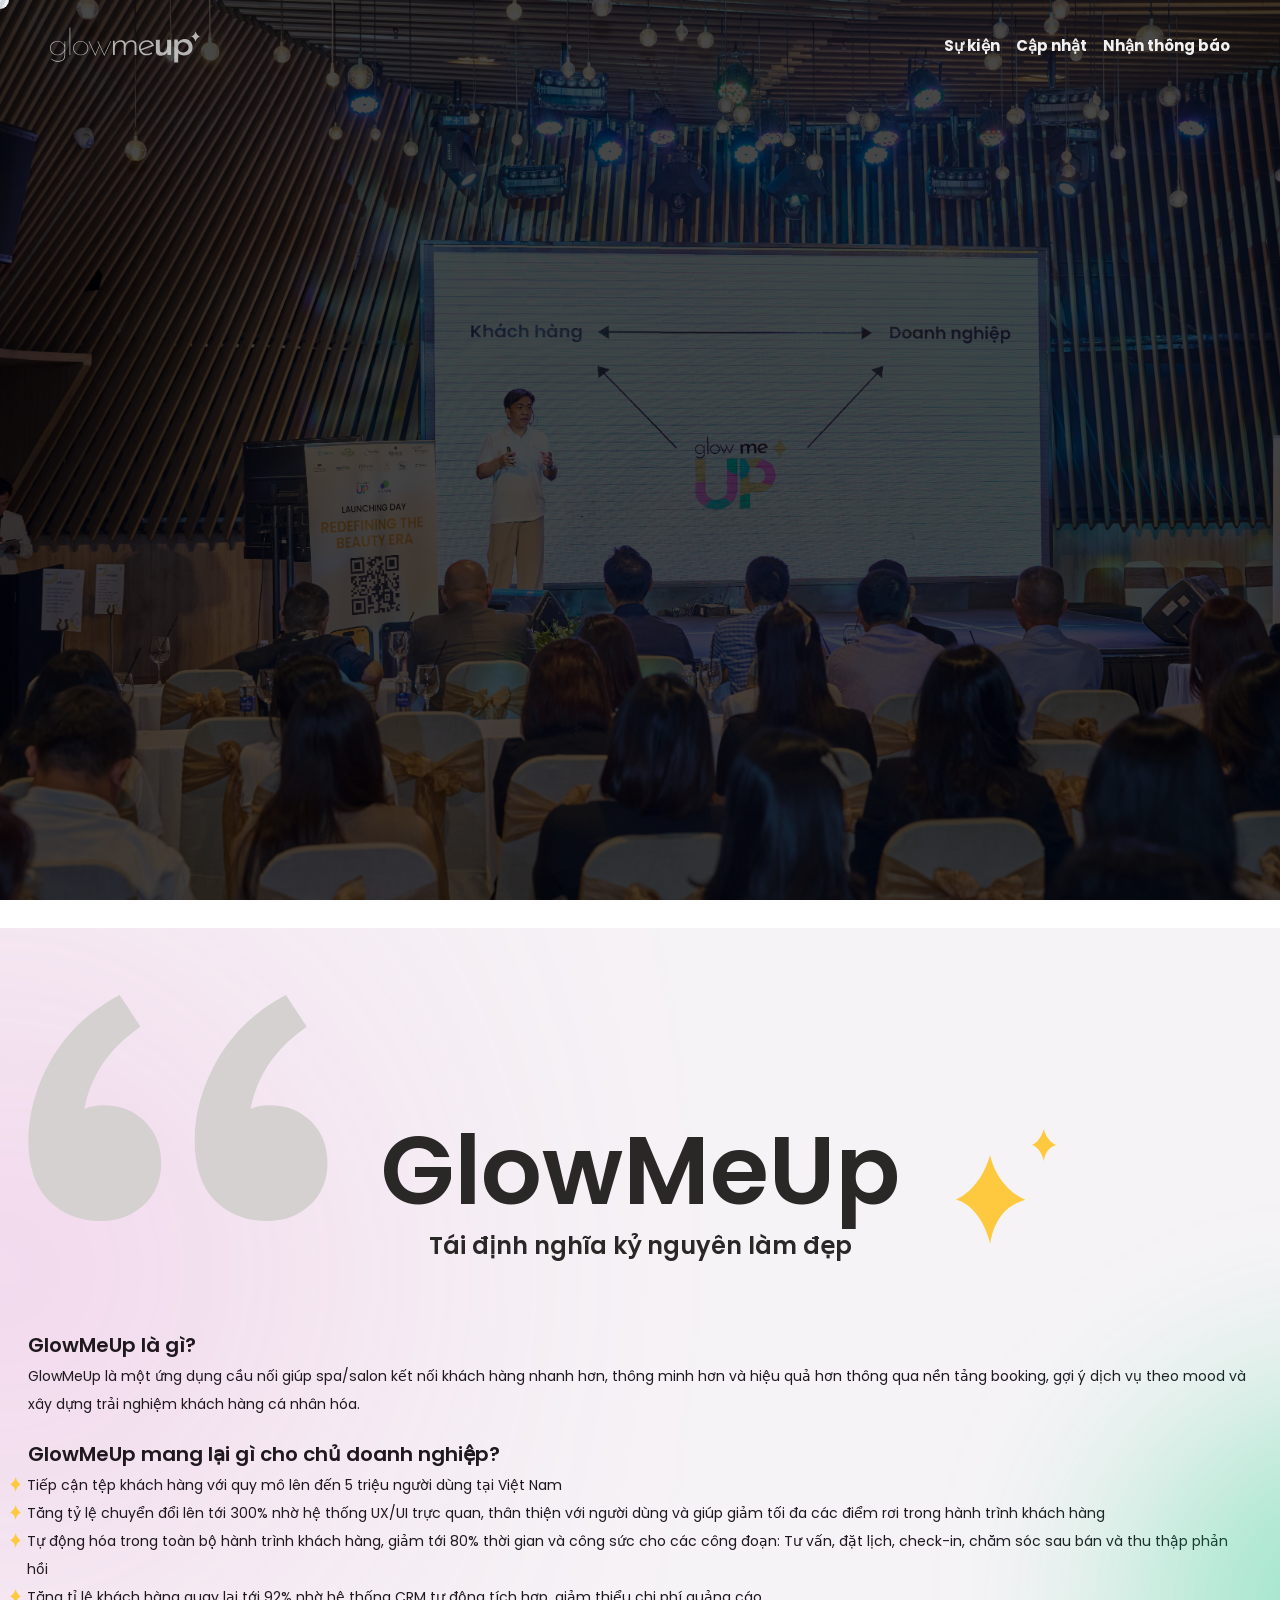
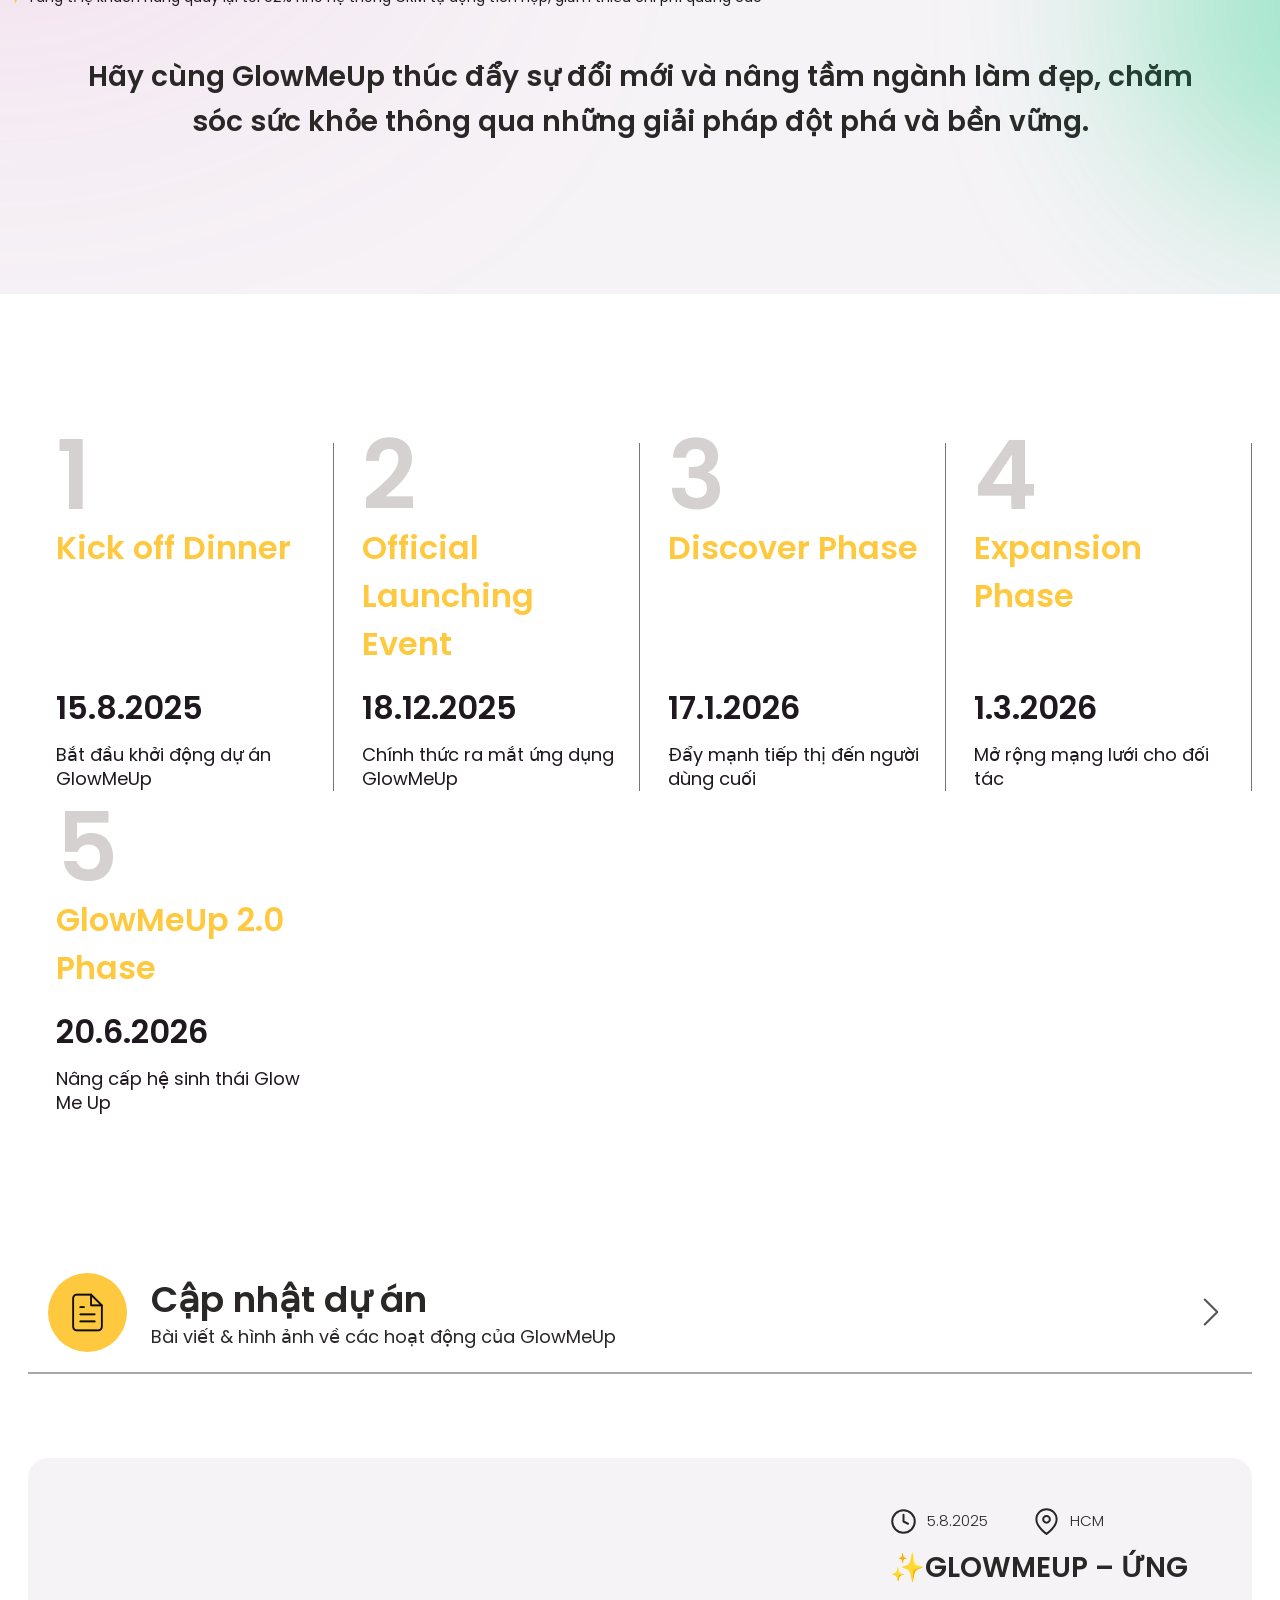
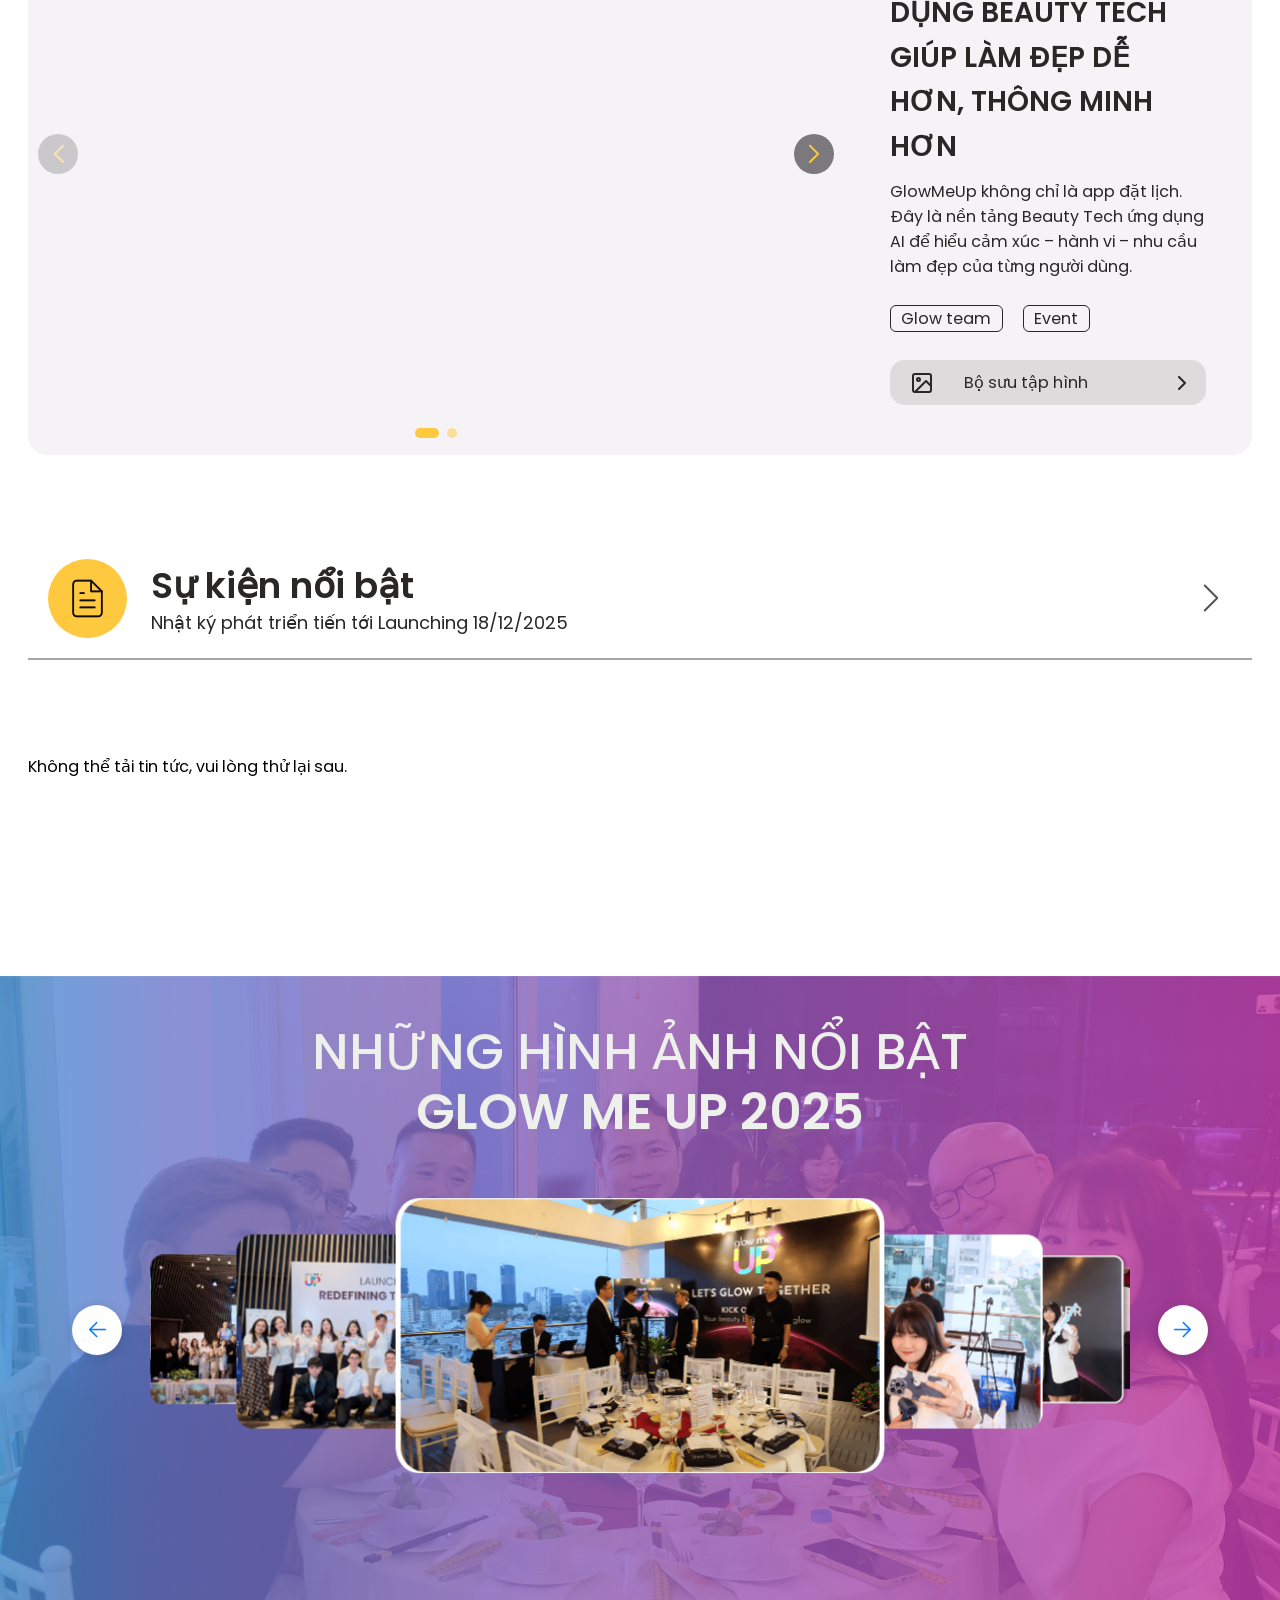
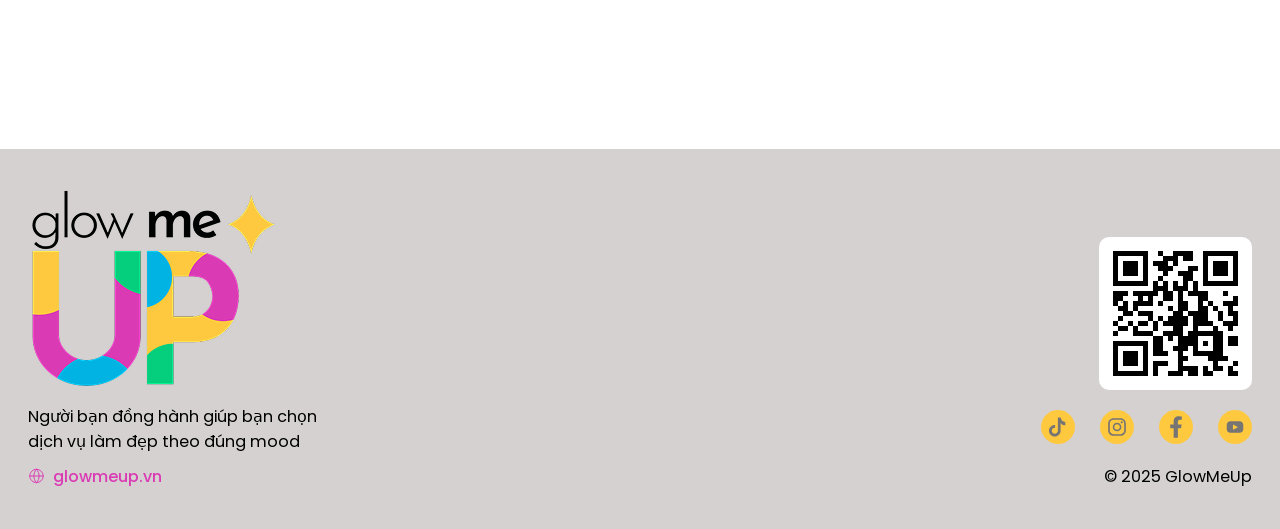
==== commit 5cf8f34e: "[UPDATE] init" ====
--- a/index.html
+++ b/index.html
@@ -411,7 +411,6 @@
                             <!-- Video Slider -->
                             <div class="swiper video-swiper">
                                 <div class="swiper-wrapper">
-                                    <!-- YouTube Video -->
                                     <div class="swiper-slide">
                                         <iframe width="100%" height="100%"
                                             src="https://www.youtube.com/embed/mmx-LQfljkQ?si=U32RNFTFnYxYBLcF"
@@ -420,14 +419,13 @@
                                             referrerpolicy="strict-origin-when-cross-origin" allowfullscreen
                                             loading="lazy"></iframe>
                                     </div>
-                                    <!-- Facebook Video -->
                                     <div class="swiper-slide">
-                                        <iframe
-                                            src="https://www.facebook.com/plugins/video.php?height=315&href=https%3A%2F%2Fwww.facebook.com%2Fglowmeup25%2Fvideos%2F2039694700165589%2F&show_text=false&width=560&t=0"
-                                            width="100%" height="100%" style="border:none;overflow:hidden"
-                                            scrolling="no" frameborder="0" allowfullscreen="true"
-                                            allow="autoplay; clipboard-write; encrypted-media; picture-in-picture; web-share"
-                                            allowFullScreen="true"></iframe>
+                                        <iframe width="560" height="315" 
+                                        src="https://www.youtube.com/embed/9S2l-gF9qt8?si=t1b7MDGWE6PDGyTQ" 
+                                        title="YouTube video player" 
+                                        frameborder="0" 
+                                        allow="accelerometer; autoplay; clipboard-write; encrypted-media; gyroscope; picture-in-picture; web-share" referrerpolicy="strict-origin-when-cross-origin" allowfullscreen
+                                        loading="lazy"></iframe>
                                     </div>
                                 </div>
                                 <!-- Navigation -->
--- a/css/video-slider.css
+++ b/css/video-slider.css
@@ -80,5 +80,5 @@
 /* Ensure gallery slider styles don't affect video slider */
 .update_img .swiper-button-next,
 .update_img .swiper-button-prev {
-    display: block !important;
+    display: flex !important;
 }
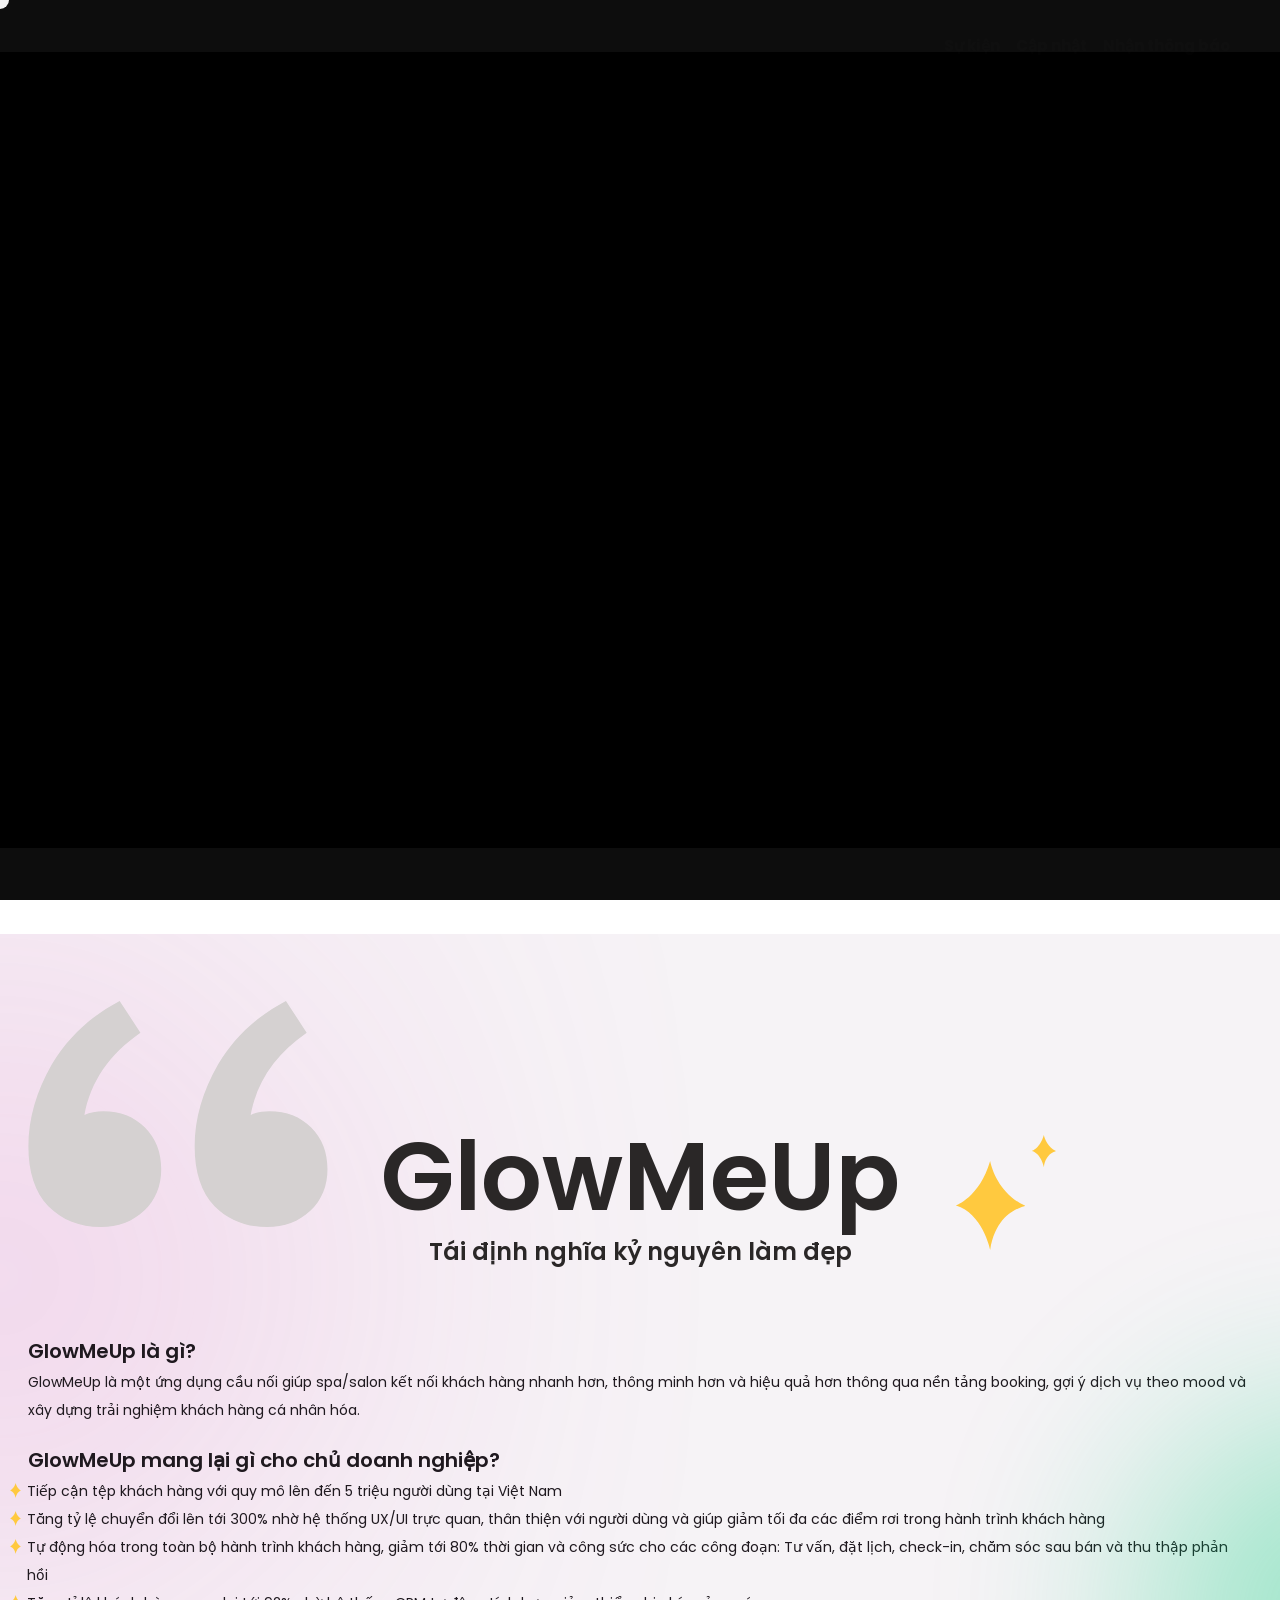
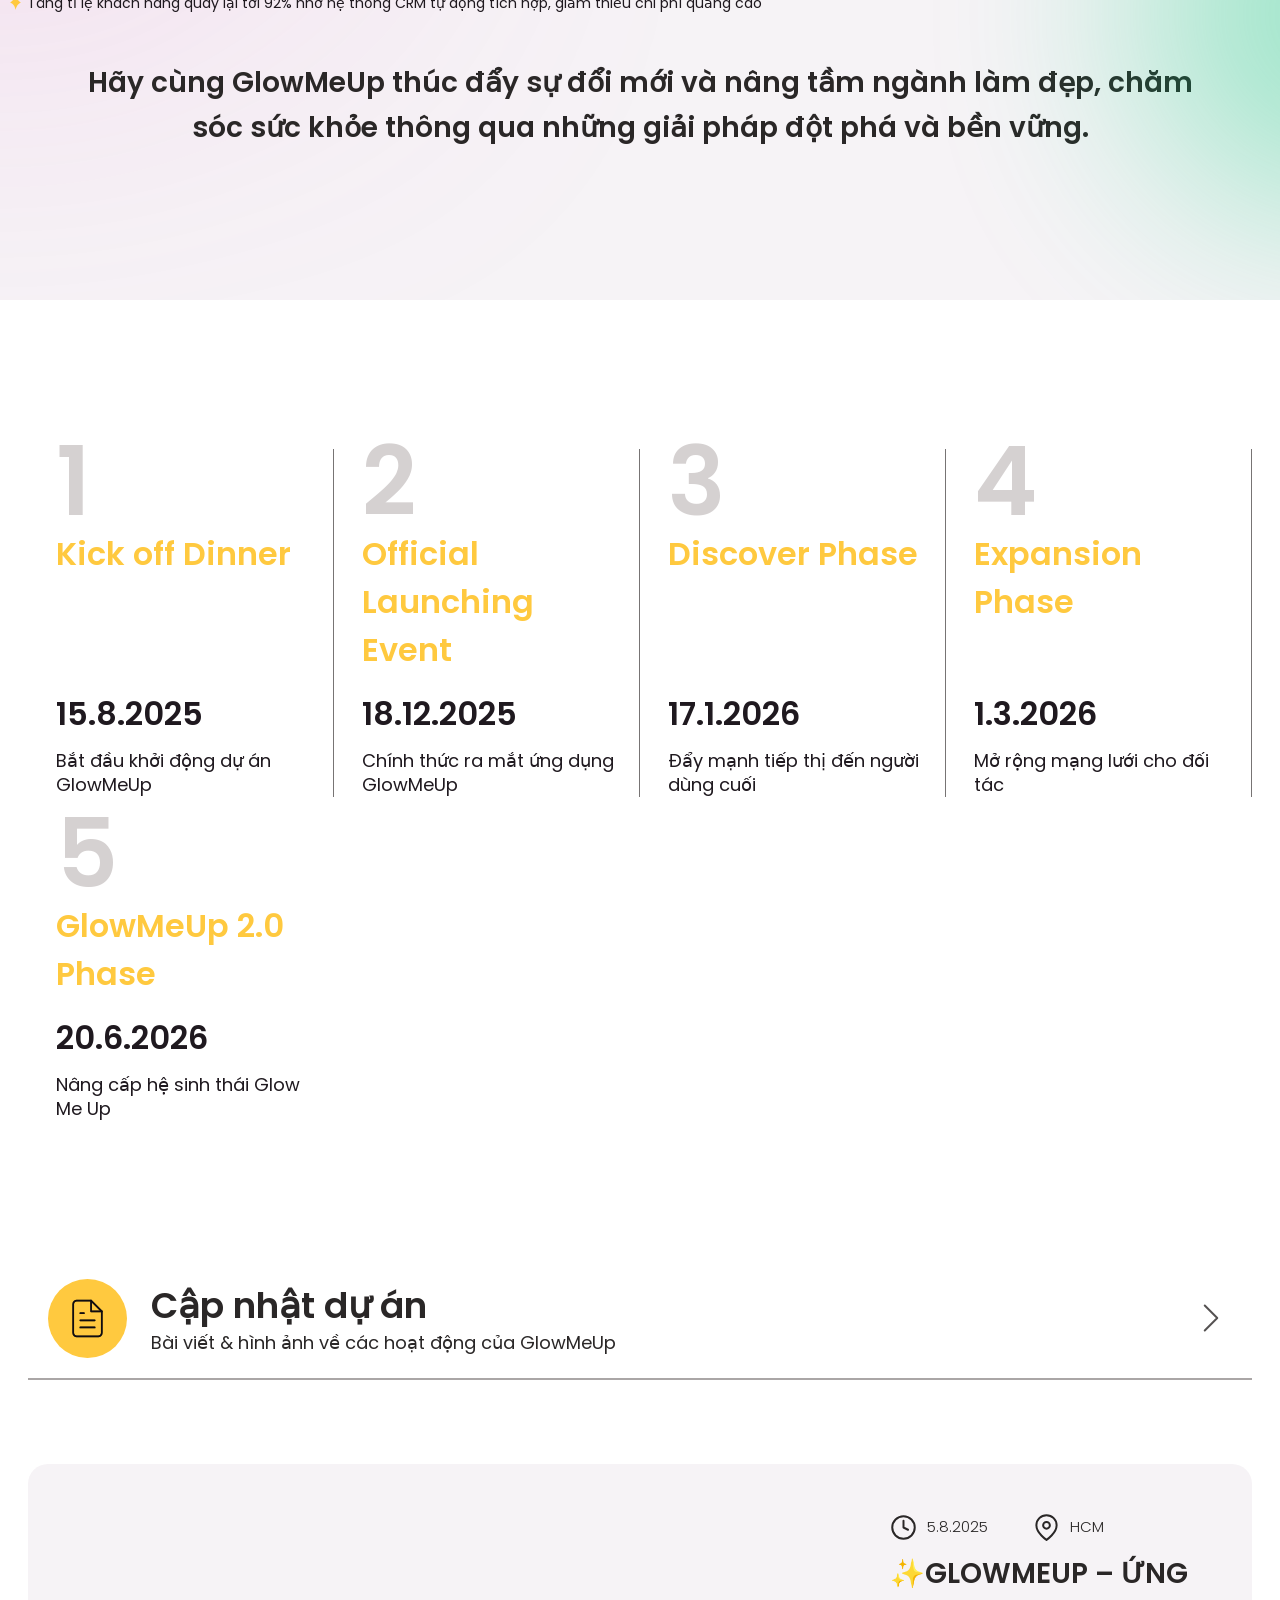
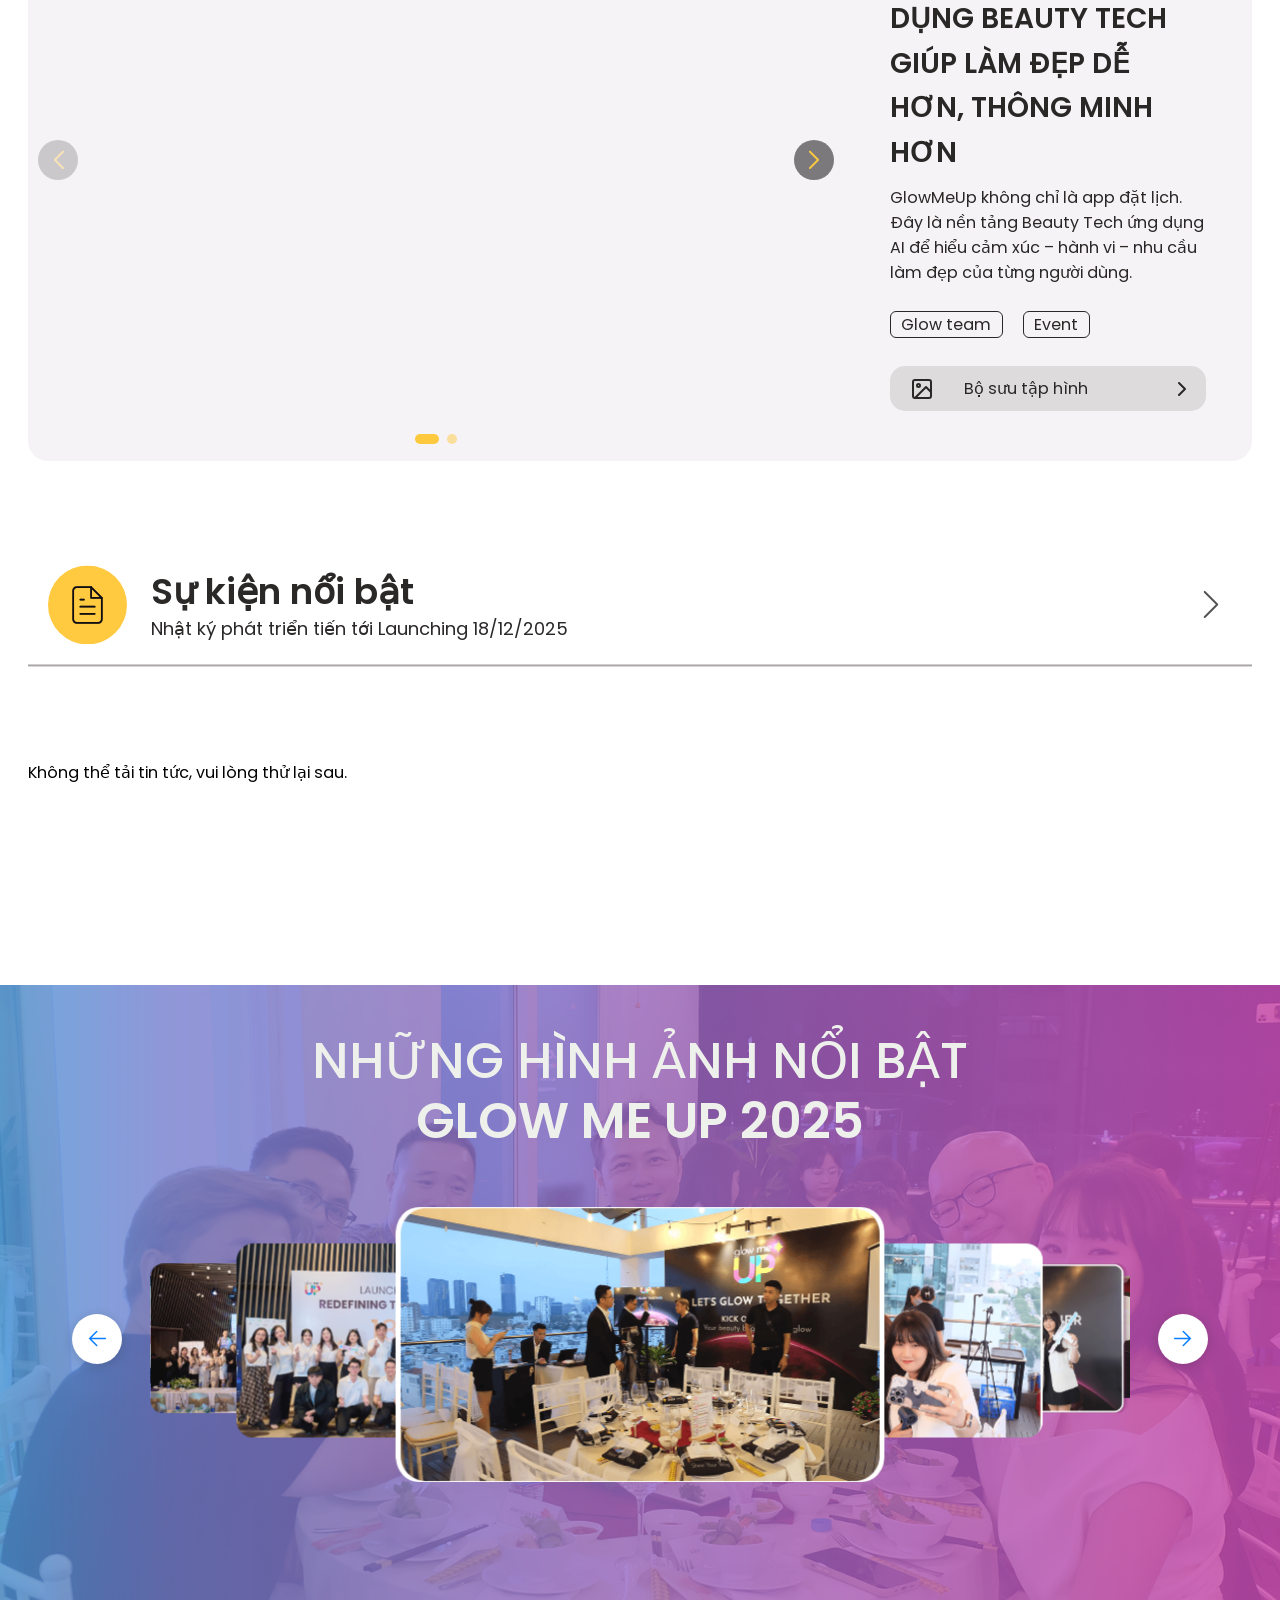
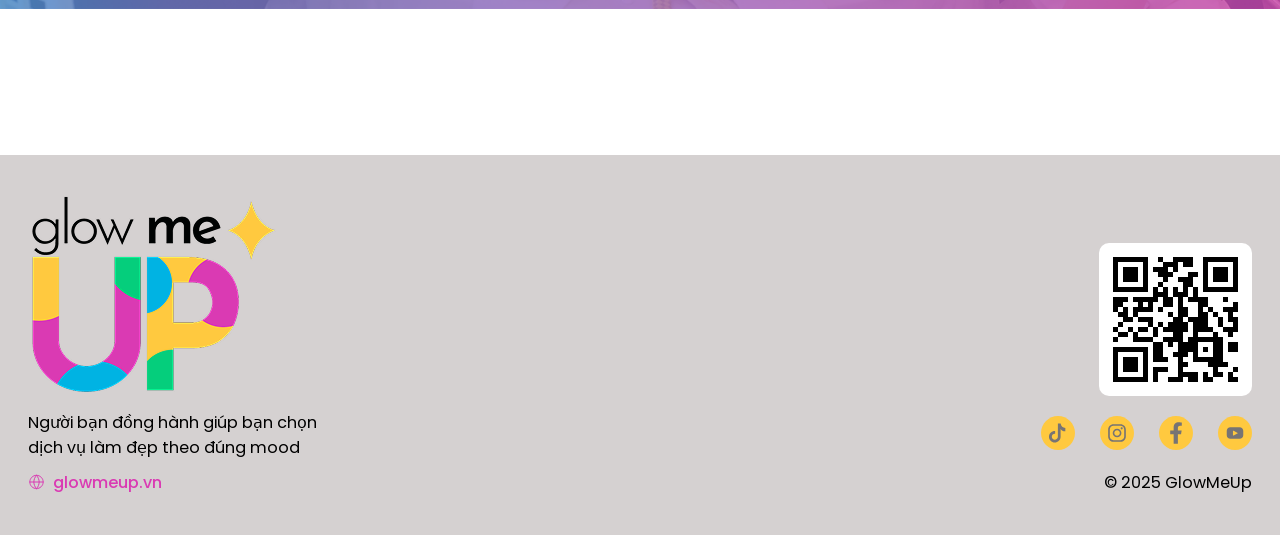
==== commit 0b0da5b4: "[UPDATE] change banner content & optimize page speed" ====
--- a/index.html
+++ b/index.html
@@ -63,7 +63,7 @@
     <!-- Critical CSS -->
     <link rel="stylesheet" href="./css/swiper-bundle.min.css" />
     <link rel="stylesheet" href="./css/main.css?v=1.8" />
-    <link rel="stylesheet" href="./css/home.css?v=2.0" />
+    <link rel="stylesheet" href="./css/home.css?v=2.1" />
     <link rel="stylesheet" href="./css/video-slider.css" />
 
     <!-- Google Tag Manager -->
@@ -110,8 +110,8 @@
     {
       "@context": "https://schema.org",
       "@type": "Event",
-      "name": "Sự Kiện Ra Mắt Ứng Dụng GlowMeUp",
-      "description": "Sự kiện ra mắt ứng dụng GlowMeUp - Nền tảng Beauty Tech ứng dụng AI",
+      "name": "TÁI ĐỊNH NGHĨA KỶ NGUYÊN NGÀNH LÀM ĐẸP",
+      "description": "TÁI ĐỊNH NGHĨA KỶ NGUYÊN NGÀNH LÀM ĐẸP - Nền tảng Beauty Tech ứng dụng AI",
       "startDate": "2025-12-18T08:00:00+07:00",
       "endDate": "2025-12-18T12:00:00+07:00",
       "eventStatus": "https://schema.org/EventScheduled",
@@ -194,8 +194,7 @@
                 <div class="hero_logo">
                     <img src="./imgs/glowme_logo.png" alt="GlowMeUp Logo" width="223" height="223" />
                 </div>
-                <h1 class="hero_title">SỰ KIỆN RA MẮT ỨNG DỤNG</h1>
-                <p class="hero_location">Tại Capella Gallery Hall</p>
+                <h1 class="hero_title">TÁI ĐỊNH NGHĨA KỶ NGUYÊN NGÀNH LÀM ĐẸP</h1>
                 <p class="hero_desc">
                     24, đường Ba Tháng Hai, Phường Hòa Hưng, HCM
                 </p>
@@ -420,12 +419,12 @@
                                             loading="lazy"></iframe>
                                     </div>
                                     <div class="swiper-slide">
-                                        <iframe width="560" height="315" 
-                                        src="https://www.youtube.com/embed/9S2l-gF9qt8?si=t1b7MDGWE6PDGyTQ" 
-                                        title="YouTube video player" 
-                                        frameborder="0" 
-                                        allow="accelerometer; autoplay; clipboard-write; encrypted-media; gyroscope; picture-in-picture; web-share" referrerpolicy="strict-origin-when-cross-origin" allowfullscreen
-                                        loading="lazy"></iframe>
+                                        <iframe width="560" height="315"
+                                            src="https://www.youtube.com/embed/9S2l-gF9qt8?si=t1b7MDGWE6PDGyTQ"
+                                            title="YouTube video player" frameborder="0"
+                                            allow="accelerometer; autoplay; clipboard-write; encrypted-media; gyroscope; picture-in-picture; web-share"
+                                            referrerpolicy="strict-origin-when-cross-origin" allowfullscreen
+                                            loading="lazy"></iframe>
                                     </div>
                                 </div>
                                 <!-- Navigation -->
@@ -616,10 +615,12 @@
                 <button class="close-btn" id="closeVideoBtn">
                     &times;
                 </button>
-                <video id="popupVideo" controls>
-                    <source src="./videos/herovideo.mp4" type="video/mp4" />
-                    Trình duyệt của bạn không hỗ trợ video.
-                </video>
+                <iframe id="popupVideo" width="100%" height="100%"
+                    src="https://www.youtube.com/embed/yTyYDBG5yqs?si=Z2XDo0-76O5pgh8t" title="YouTube video player"
+                    frameborder="0"
+                    allow="accelerometer; autoplay; clipboard-write; encrypted-media; gyroscope; picture-in-picture; web-share"
+                    referrerpolicy="strict-origin-when-cross-origin" allowfullscreen>
+                </iframe>
             </div>
         </div>
 
@@ -637,7 +638,7 @@
     <script src="./js/main.js?v=1.9" defer></script>
     <!-- Load these after libraries are deferred but execute immediately when available -->
     <script src="./js/lazy-load.js?v=1.2"></script>
-    <script src="./js/home.js?v=2.2"></script>
+    <script src="./js/home.js?v=2.3"></script>
 </body>
 
 </html>
--- a/css/home.css
+++ b/css/home.css
@@ -57,32 +57,45 @@
 
 /* Nút đóng */
 .close-btn {
+    width: 30px;
+    height: 30px;
+    display: flex;
+    align-items: center;
+    justify-content: center;
+    border-radius: 100rem;
     position: absolute;
-    top: 12px;
-    right: 16px;
+    top: -15px;
+    right: -15px;
+    background: red;
     font-size: 32px;
     border: none;
-    background: transparent;
     color: #fff;
     cursor: pointer;
     z-index: 10000;
 }
 
-/* VIDEO: cao theo 100vh, ngang theo đúng tỉ lệ gốc */
+/* VIDEO/IFRAME: YouTube Shorts - tỷ lệ 9:16 (video dọc) */
 #popupVideo {
-    height: 90svh;
-    /* chiều cao full màn hình */
-    width: auto;
-    /* chiều ngang tự co theo video, KHÔNG full màn */
-    max-width: 100vw;
-    /* không vượt quá màn hình */
-    object-fit: contain;
-    /* giữ tỉ lệ video */
+    height: 80svh;
+    /* chiều cao 80% màn hình */
+    width: calc(80svh * 9 / 16);
+    /* chiều ngang theo tỉ lệ 9:16 */
+    max-width: 90vw;
+    /* không vượt quá 90% chiều ngang màn hình */
+    border: none;
+    /* loại bỏ border mặc định của iframe */
+    border-radius: 12px;
+    /* bo góc cho đẹp */
 }
 
 @media screen and (max-width: 767.98px) {
     #popupVideo {
-        height: 100svh;
+        height: auto;
+        width: 90vw;
+        max-width: 500px;
+        /* giới hạn width trên mobile */
+        aspect-ratio: 9/16;
+        /* giữ tỉ lệ 9:16 cho video dọc */
     }
 }
 
@@ -272,7 +285,7 @@
 .hero_title {
     color: var(--neutral-01-day, #fff);
     text-align: center;
-    font-size: 70px;
+    font-size: 60px;
     font-style: normal;
     font-weight: 600;
     margin-top: 25px;
@@ -378,7 +391,7 @@
     margin-bottom: 48px;
 }
 
-.hero img{
+.hero img {
     width: 100%;
     height: 100%;
     object-fit: cover;
@@ -1029,12 +1042,12 @@
         font-size: 14px;
     }
 
-    .update_category,
+    #gallery_slider .update_category,
     .update_gallery {
         margin-top: 14px;
     }
 
-    .update_category,
+    #gallery_slider .update_category,
     .update_top {
         gap: 14px;
     }
@@ -1052,7 +1065,7 @@
         padding: 24px;
     }
 
-    .gallery {
+    #gallery_slider .gallery {
         margin: 40px 0;
         padding-bottom: 80px;
     }
@@ -1062,19 +1075,19 @@
         line-height: 1.3;
     }
 
-    .swiper {
+    #gallery_slider .swiper {
         padding: 180px 0;
     }
 
-    .slider {
+    #gallery_slider .slider {
         width: 100%;
     }
 
-    .swiper-slide .slide-content {
+    #gallery_slider .swiper-slide .slide-content {
         width: 180%;
     }
 
-    .swiper-button-next,
+    #gallery_slider .swiper-button-next,
     .swiper-button-prev {
         display: none !important;
     }
@@ -1211,12 +1224,17 @@
         padding: 0;
     }
 
-    .swiper-slide .slide-content {
+    #gallery_slider .swiper-slide .slide-content {
         width: 90%;
     }
 
-    .swiper {
-        padding: 140px 0;
+    #gallery_slider .swiper {
+        padding: 100px 0;
+    }
+
+    .gallery {
+        margin-top: 48px;
+        padding-bottom: 40px;
     }
 
     .glowme_title h2 {
@@ -1375,14 +1393,14 @@
     }
 
     .roadmap_top h3 {
-        font-size: 40px;
+        font-size: 24px;
+        line-height: 1.5;
     }
 
     .roadmap_item {
         gap: 5px;
         padding: 10px;
-        background: rgba(255, 244, 225, 0.2);
-        border: 1px solid var(--branding06, #ffc93f) !important;
+        background: #eeedf2;
         border-radius: 8px;
         flex-shrink: 0;
     }
@@ -1397,7 +1415,7 @@
     }
 
     .roadmap_top p {
-        font-size: 16px;
+        font-size: 14px;
     }
 
     .roadmap_bottom {
@@ -1411,6 +1429,7 @@
 
     .roadmap_bottom p:nth-child(2) {
         font-size: 12px;
+        line-height: 1.5;
     }
 
     .hero_location {
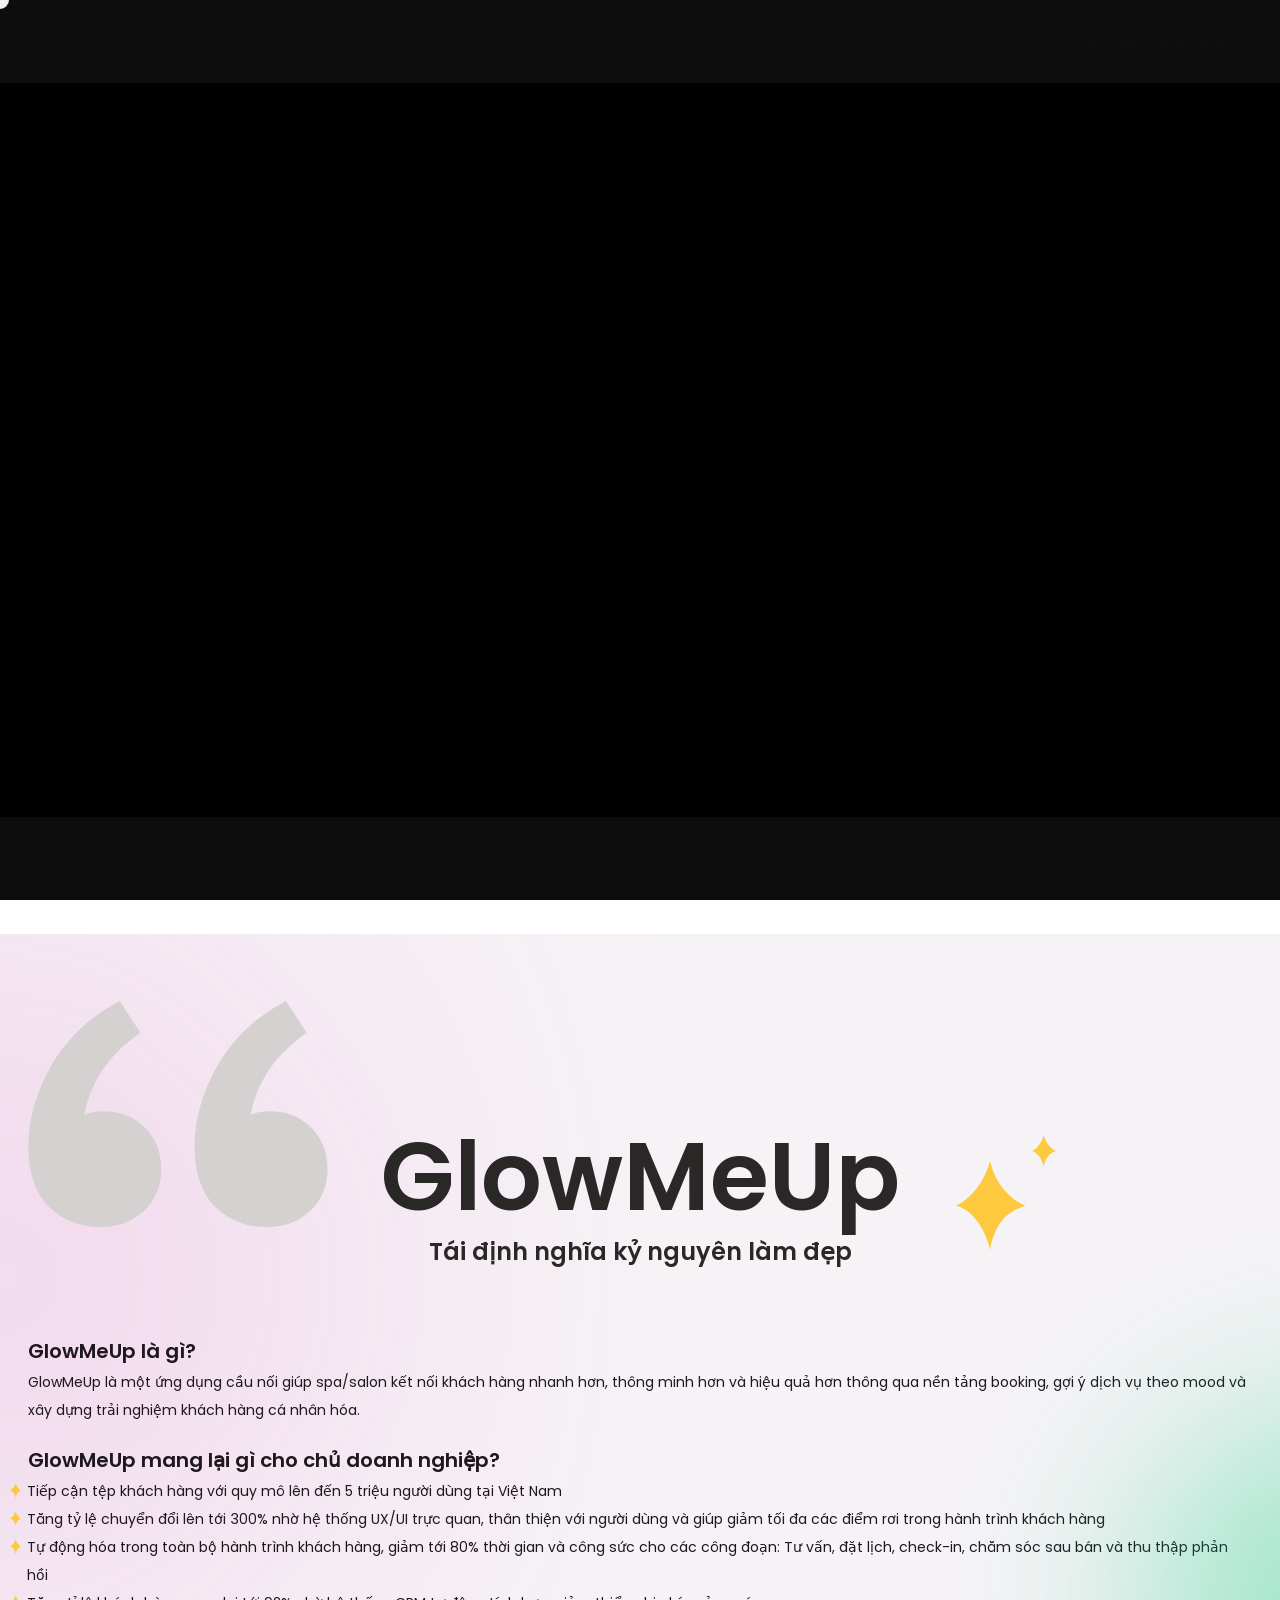
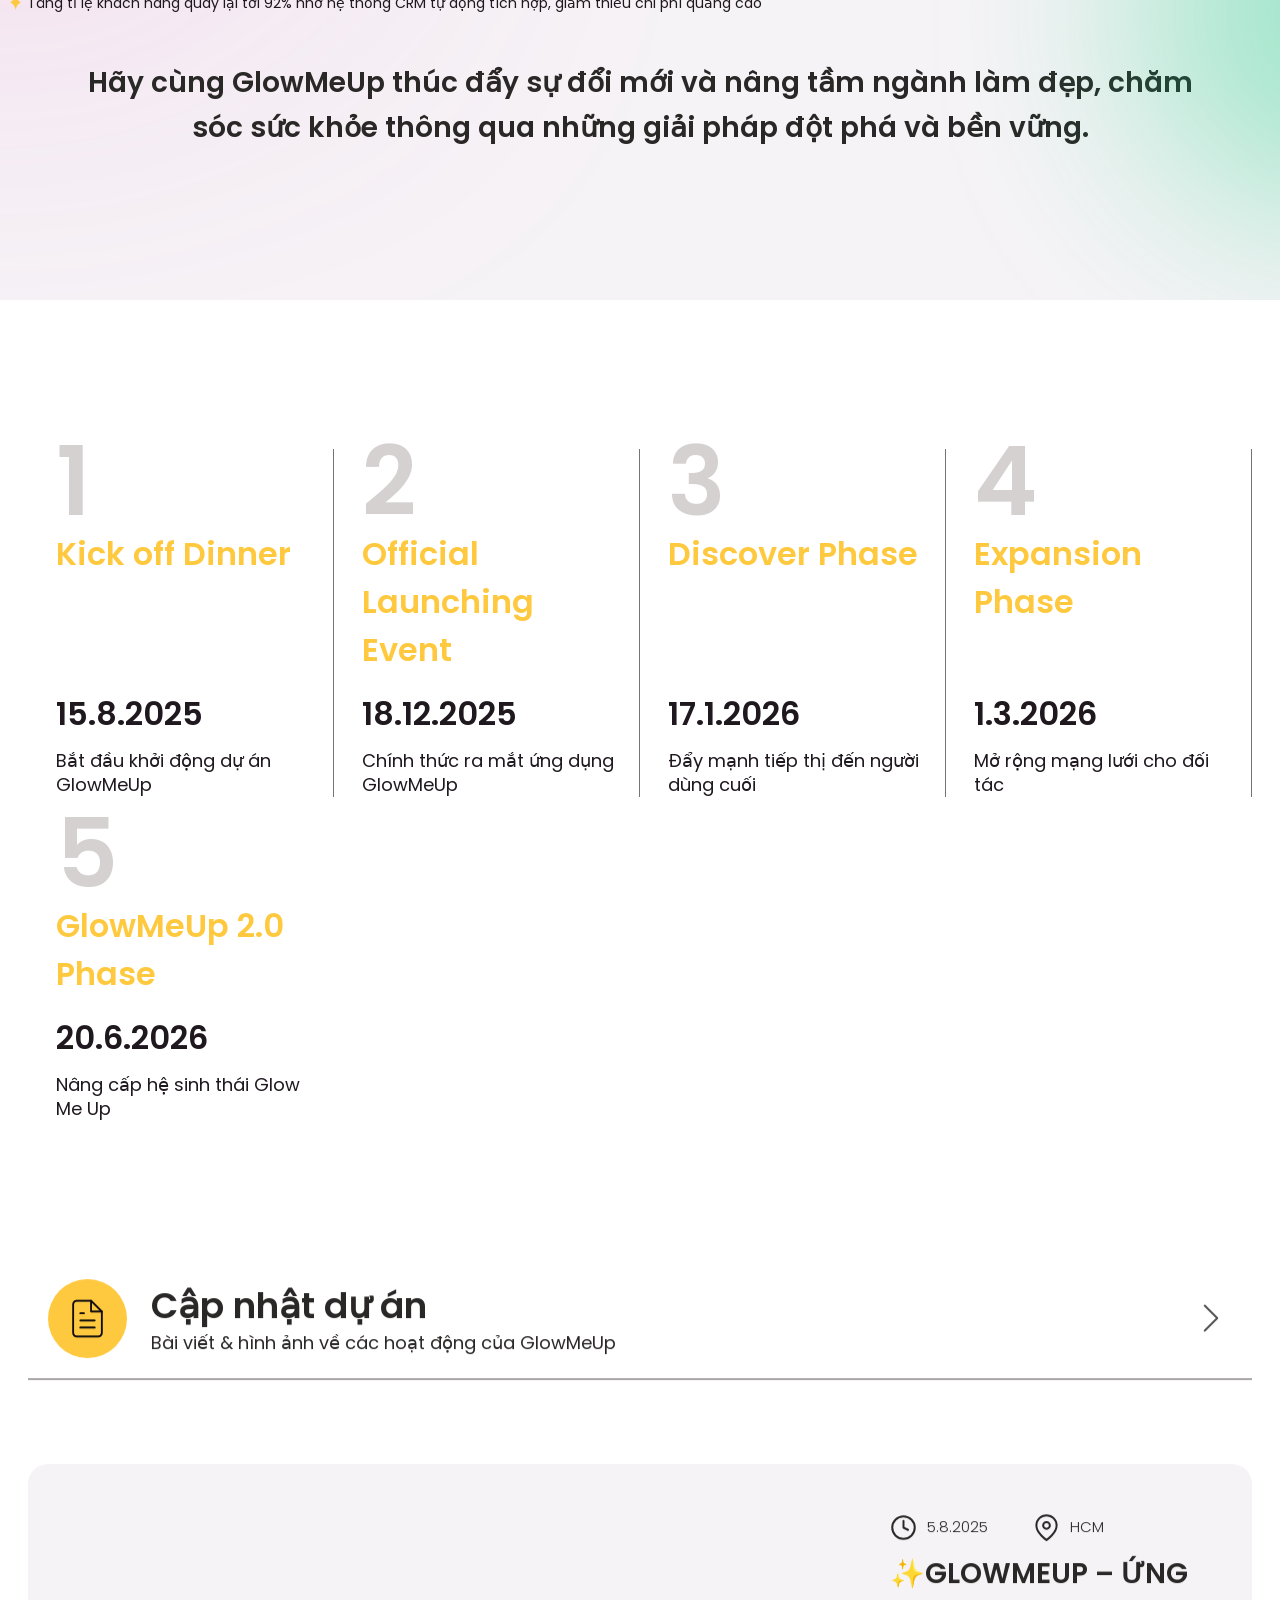
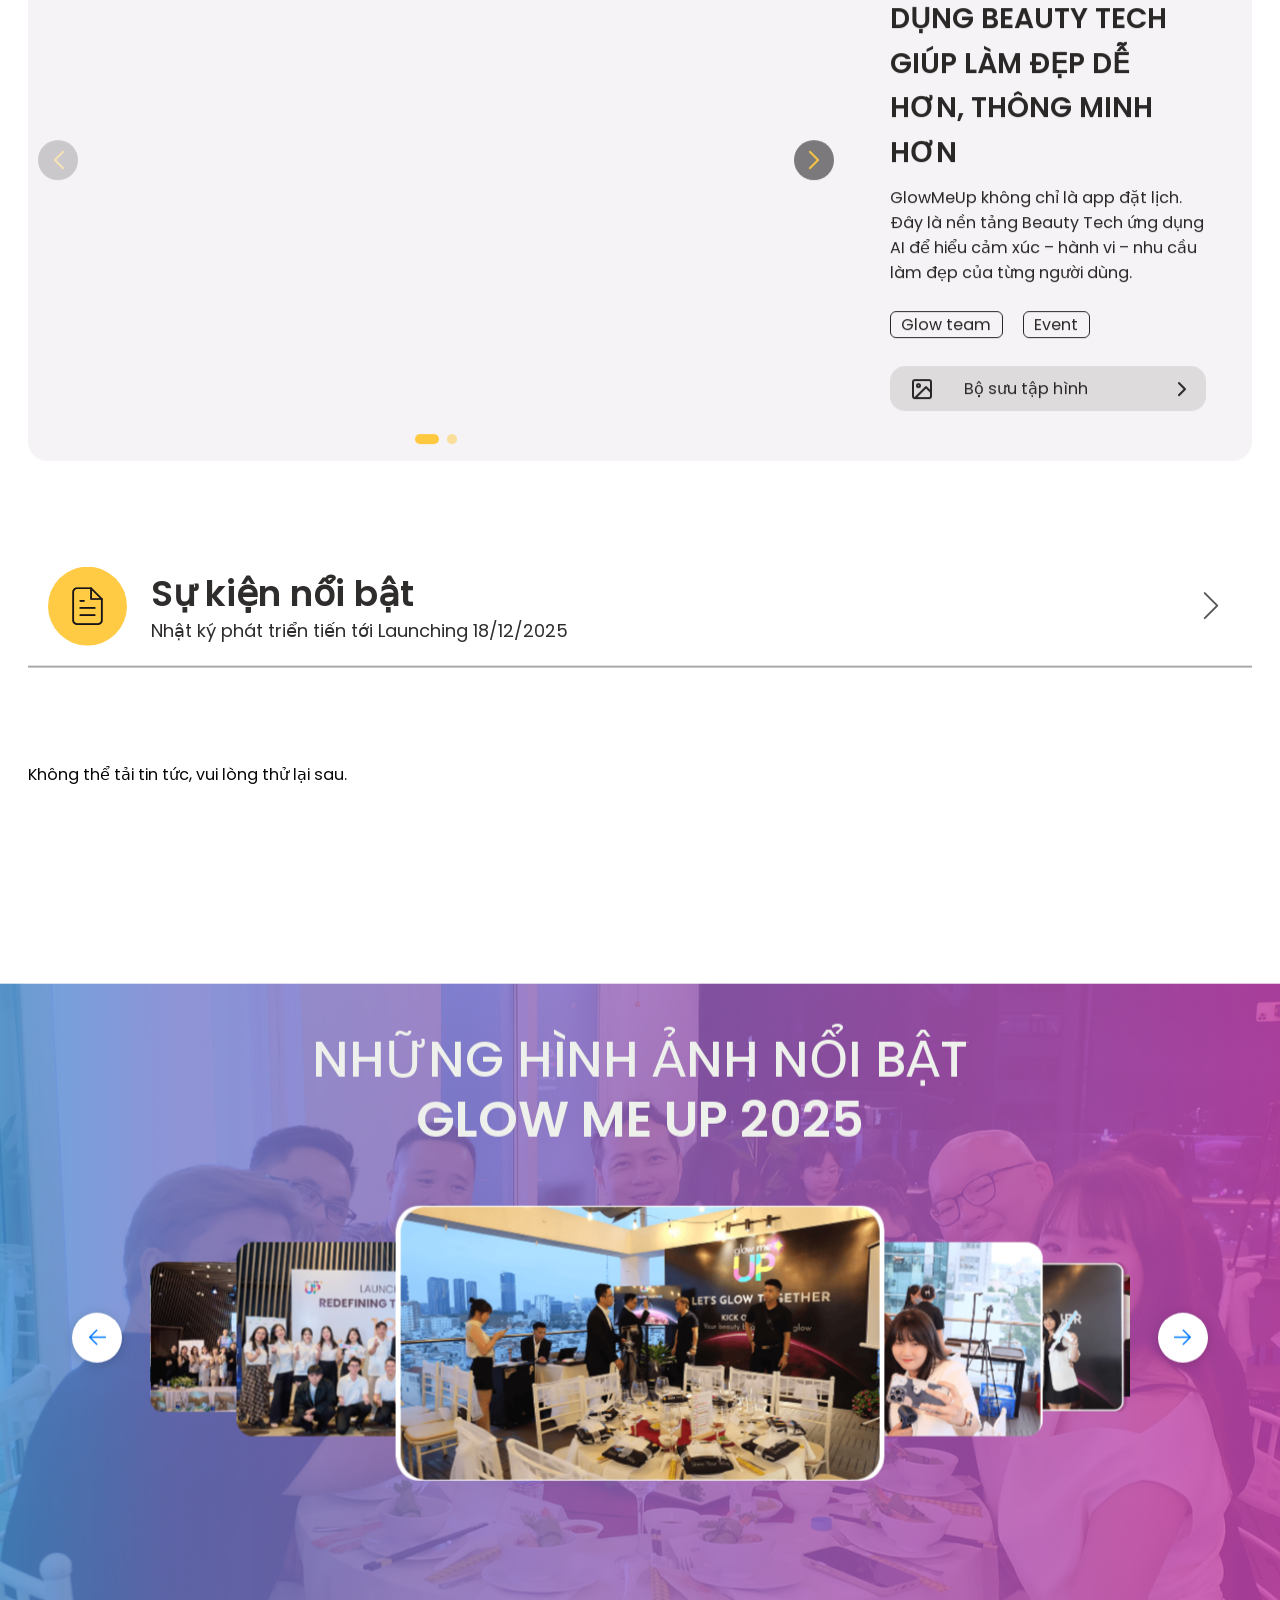
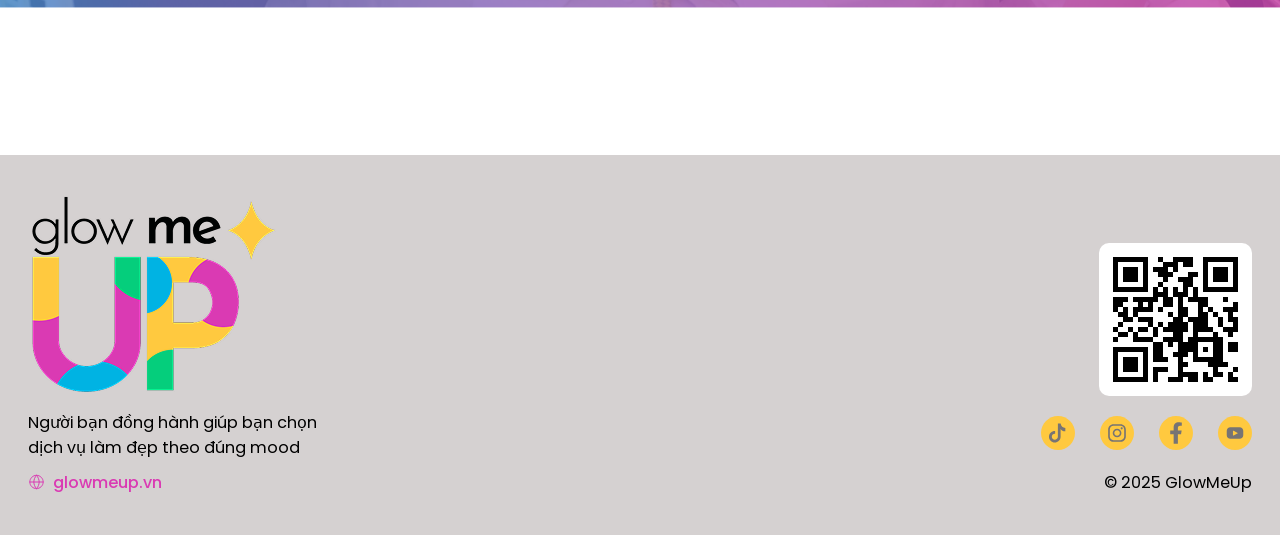
==== commit 314c1e55: "[UPDATE] SEO" ====
--- a/index.html
+++ b/index.html
@@ -1,5 +1,5 @@
 <!DOCTYPE html>
-<html lang="en">
+<html lang="vi">
 
 <head>
     <meta charset="UTF-8" />
@@ -9,7 +9,7 @@
     <title>GlowMeUp - Ứng Dụng Beauty Tech AI | Đặt Lịch Spa & Salon Thông Minh</title>
     <meta name="title" content="GlowMeUp - Ứng Dụng Beauty Tech AI | Đặt Lịch Spa & Salon Thông Minh" />
     <meta name="description"
-        content="GlowMeUp - Nền tảng Beauty Tech ứng dụng AI giúp đặt lịch spa, salon dễ dàng. Gợi ý dịch vụ làm đẹp theo mood, trải nghiệm cá nhân hóa." />
+        content="Đặt lịch spa, salon thông minh với GlowMeUp - Nền tảng Beauty Tech AI. Gợi ý dịch vụ làm đẹp theo mood, trải nghiệm cá nhân hóa. Tải app ngay!" />
     <meta name="keywords"
         content="GlowMeUp, beauty tech, AI làm đẹp, đặt lịch spa, salon booking, ứng dụng làm đẹp, spa TPHCM, beauty app Vietnam, AI beauty, skincare, makeup, wellness" />
     <meta name="author" content="GlowMeUp Team" />
@@ -40,12 +40,17 @@
     <!-- Canonical URL -->
     <link rel="canonical" href="https://glowmeup.vn/" />
 
+    <!-- Alternate Language Tags -->
+    <link rel="alternate" hreflang="vi" href="https://glowmeup.vn/" />
+    <link rel="alternate" hreflang="x-default" href="https://glowmeup.vn/" />
+
     <!-- Geo Tags -->
     <meta name="geo.region" content="VN-SG" />
     <meta name="geo.placename" content="Ho Chi Minh City" />
     <meta name="geo.position" content="10.762622;106.660172" />
     <meta name="ICBM" content="10.762622, 106.660172" />
-    <link rel="apple-touch-icon" sizes="180x180" href="./imgs/apple-touch-icon.png" />
+    <link rel="icon" type="image/x-icon" href="./imgs/favicon_io/favicon.ico" />
+    <link rel="apple-touch-icon" sizes="180x180" href="./imgs/favicon_io/apple-touch-icon.png" />
     <link rel="icon" type="image/png" sizes="32x32" href="./imgs/favicon_io/favicon-32x32.png" />
     <link rel="icon" type="image/png" sizes="16x16" href="./imgs/favicon_io/favicon-16x16.png" />
     <link rel="manifest" href="./imgs/favicon_io/site.webmanifest" />
@@ -53,8 +58,13 @@
     <!-- Resource Hints for Performance -->
     <link rel="preconnect" href="https://www.googletagmanager.com" crossorigin />
     <link rel="preconnect" href="https://cdn.jsdelivr.net" crossorigin />
+    <link rel="preconnect" href="https://api.myspa.vn" crossorigin />
     <link rel="dns-prefetch" href="https://www.youtube.com" />
     <link rel="dns-prefetch" href="https://myspa.vn" />
+
+    <!-- Preload Critical Images -->
+    <link rel="preload" href="./imgs/glowme_logo.png" as="image" />
+    <link rel="preload" href="./imgs/home/logo.svg" as="image" />
 
     <!-- Preload Critical Fonts -->
     <link rel="preload" href="./fonts/Poppins-Regular.woff2" as="font" type="font/woff2" crossorigin />
@@ -62,8 +72,8 @@
 
     <!-- Critical CSS -->
     <link rel="stylesheet" href="./css/swiper-bundle.min.css" />
-    <link rel="stylesheet" href="./css/main.css?v=1.8" />
-    <link rel="stylesheet" href="./css/home.css?v=2.1" />
+    <link rel="stylesheet" href="./css/main.css?v=1.9" />
+    <link rel="stylesheet" href="./css/home.css?v=2.2" />
     <link rel="stylesheet" href="./css/video-slider.css" />
 
     <!-- Google Tag Manager -->
@@ -90,15 +100,27 @@
       "@context": "https://schema.org",
       "@type": "Organization",
       "name": "GlowMeUp",
+      "alternateName": "Glow Me Up",
       "url": "https://glowmeup.vn",
-      "logo": "https://glowmeup.vn/imgs/glowme_logo.png",
+      "logo": {
+        "@type": "ImageObject",
+        "url": "https://glowmeup.vn/imgs/glowme_logo.png",
+        "width": 512,
+        "height": 512
+      },
       "description": "Nền tảng Beauty Tech ứng dụng AI giúp đặt lịch spa, salon thông minh tại Việt Nam",
       "foundingDate": "2025",
       "address": {
         "@type": "PostalAddress",
-        "streetAddress": "Lầu 9, Toà Nhà VNO, 129 Điện Biên Phủ, Phường Gia Định, TP Hồ Chí Minh",
+        "streetAddress": "Lầu 9, Toà Nhà VNO, 129 Điện Biên Phủ, Phường Gia Định",
         "addressLocality": "Hồ Chí Minh",
+        "addressRegion": "TP.HCM",
         "addressCountry": "VN"
+      },
+      "contactPoint": {
+        "@type": "ContactPoint",
+        "contactType": "Customer Service",
+        "availableLanguage": ["Vietnamese"]
       },
       "sameAs": [
         "https://www.facebook.com/glowmeup25"
@@ -139,12 +161,32 @@
       "@context": "https://schema.org",
       "@type": "MobileApplication",
       "name": "GlowMeUp",
+      "description": "Ứng dụng đặt lịch spa, salon thông minh với AI",
       "operatingSystem": "iOS, Android",
       "applicationCategory": "LifestyleApplication",
       "offers": {
         "@type": "Offer",
         "price": "0",
         "priceCurrency": "VND"
+      },
+      "aggregateRating": {
+        "@type": "AggregateRating",
+        "ratingValue": "4.8",
+        "ratingCount": "1000"
+      }
+    }
+    </script>
+
+    <script type="application/ld+json">
+    {
+      "@context": "https://schema.org",
+      "@type": "WebSite",
+      "name": "GlowMeUp",
+      "url": "https://glowmeup.vn",
+      "description": "Nền tảng Beauty Tech ứng dụng AI giúp đặt lịch spa, salon thông minh",
+      "publisher": {
+        "@type": "Organization",
+        "name": "GlowMeUp"
       }
     }
     </script>
@@ -172,7 +214,6 @@
                 <ul>
                     <li><a href="#event">Sự kiện</a></li>
                     <li><a href="#update">Cập nhật</a></li>
-                    <li><a href="#register">Nhận thông báo</a></li>
                 </ul>
                 <button class="close_menu" id="close_menu">
                     <img src="./imgs/cancel.png" alt="" />
@@ -206,61 +247,16 @@
                         <img src="./imgs/qr.png" alt="QR Code" width="150" height="150" loading="lazy" />
                     </div>
                 </div>
-                <div class="hero_countdowns">
-                    <div class="countdown_item" data-bg="./imgs/home/heroo1.png">
-                        <span class="countdown_number" id="days">00</span>
-                        <span class="countdown_label">Ngày</span>
-                    </div>
-                    <div class="countdown_item" data-bg="./imgs/home/heroo2.png">
-                        <span class="countdown_number" id="hours">00</span>
-                        <span class="countdown_label">Giờ</span>
-                    </div>
-                    <div class="countdown_item" data-bg="./imgs/home/heroo3.png">
-                        <span class="countdown_number" id="minutes">00</span>
-                        <span class="countdown_label">Phút</span>
-                    </div>
-                    <div class="countdown_item" data-bg="./imgs/home/heroo4.png">
-                        <span class="countdown_number" id="seconds">00</span>
-                        <span class="countdown_label">Giây</span>
-                    </div>
-                </div>
                 <div class="hero_buttons">
                     <div id="openVideoBtn" class="button hero_button mouse_hover">
                         Xem cập nhật
                     </div>
-                    <a id="register_event" href="#register" class="button hero_button">Đăng kí tham gia</a>
                     <div id="openModalBtn" target="_blank" class="button hero_button dowload_app_mb mouse_hover">
                         <p>
-                            <!-- <svg
-                                    xmlns="http://www.w3.org/2000/svg"
-                                    width="20"
-                                    height="20"
-                                    viewBox="0 0 24 24"
-                                    fill="none"
-                                    aria-hidden="true"
-                                >
-                                    <path
-                                        d="M12 3v10m0 0l-4-4m4 4l4-4"
-                                        stroke="#000"
-                                        stroke-width="2"
-                                        stroke-linecap="round"
-                                        stroke-linejoin="round"
-                                    />
-                                    <path
-                                        d="M4 17v3h16v-3"
-                                        stroke="#000"
-                                        stroke-width="2"
-                                        stroke-linecap="round"
-                                        stroke-linejoin="round"
-                                    />
-                                </svg> -->
                             <span>Đăng ký đối tác</span>
                         </p>
                     </div>
                 </div>
-                <!-- <div class="hero_mouse">
-                        <img src="./imgs/mouse.svg" alt="" />
-                    </div> -->
             </div>
         </section>
 
@@ -525,33 +521,7 @@
             </div>
         </section>
 
-        <!-- <section id="register" class="register section">
-                <div class="container">
-                    <div class="title_master">
-                        <div class="title_img">
-                            <img src="./imgs/home/mail-yellow1.svg" alt="" />
-                        </div>
-                        <div class="title_content">
-                            <h2>Đăng ký tham gia sự kiện</h2>
-                            <p>
-                                Đăng ký tham gia sự kiện. Chỉ dành cho chủ doanh
-                                nghiệp làm đẹp đăng ký sớm nhất!
-                            </p>
-                        </div>
-                        <div class="title_arr">
-                            <img src="./imgs/home/arrow_black.svg" alt="" />
-                        </div>
-                    </div>
-                    <div class="register_input">
-                        <button
-                            class="openModalBtn home_regis"
-                            id="openModalBtn"
-                        >
-                            Đăng ký
-                        </button>
-                    </div>
-                </div>
-            </section> -->
+
 
         <footer class="footer">
             <div class="container">
@@ -635,10 +605,10 @@
     <script src="./lib/ScrollToPlugin.min.js" defer></script>
     <script src="./lib/ScrollTrigger.min.js" defer></script>
     <script src="./lib/swiper-bundle.min.js" defer></script>
-    <script src="./js/main.js?v=1.9" defer></script>
+    <script src="./js/main.js?v=2.0" defer></script>
     <!-- Load these after libraries are deferred but execute immediately when available -->
     <script src="./js/lazy-load.js?v=1.2"></script>
-    <script src="./js/home.js?v=2.3"></script>
+    <script src="./js/home.js?v=2.4"></script>
 </body>
 
 </html>
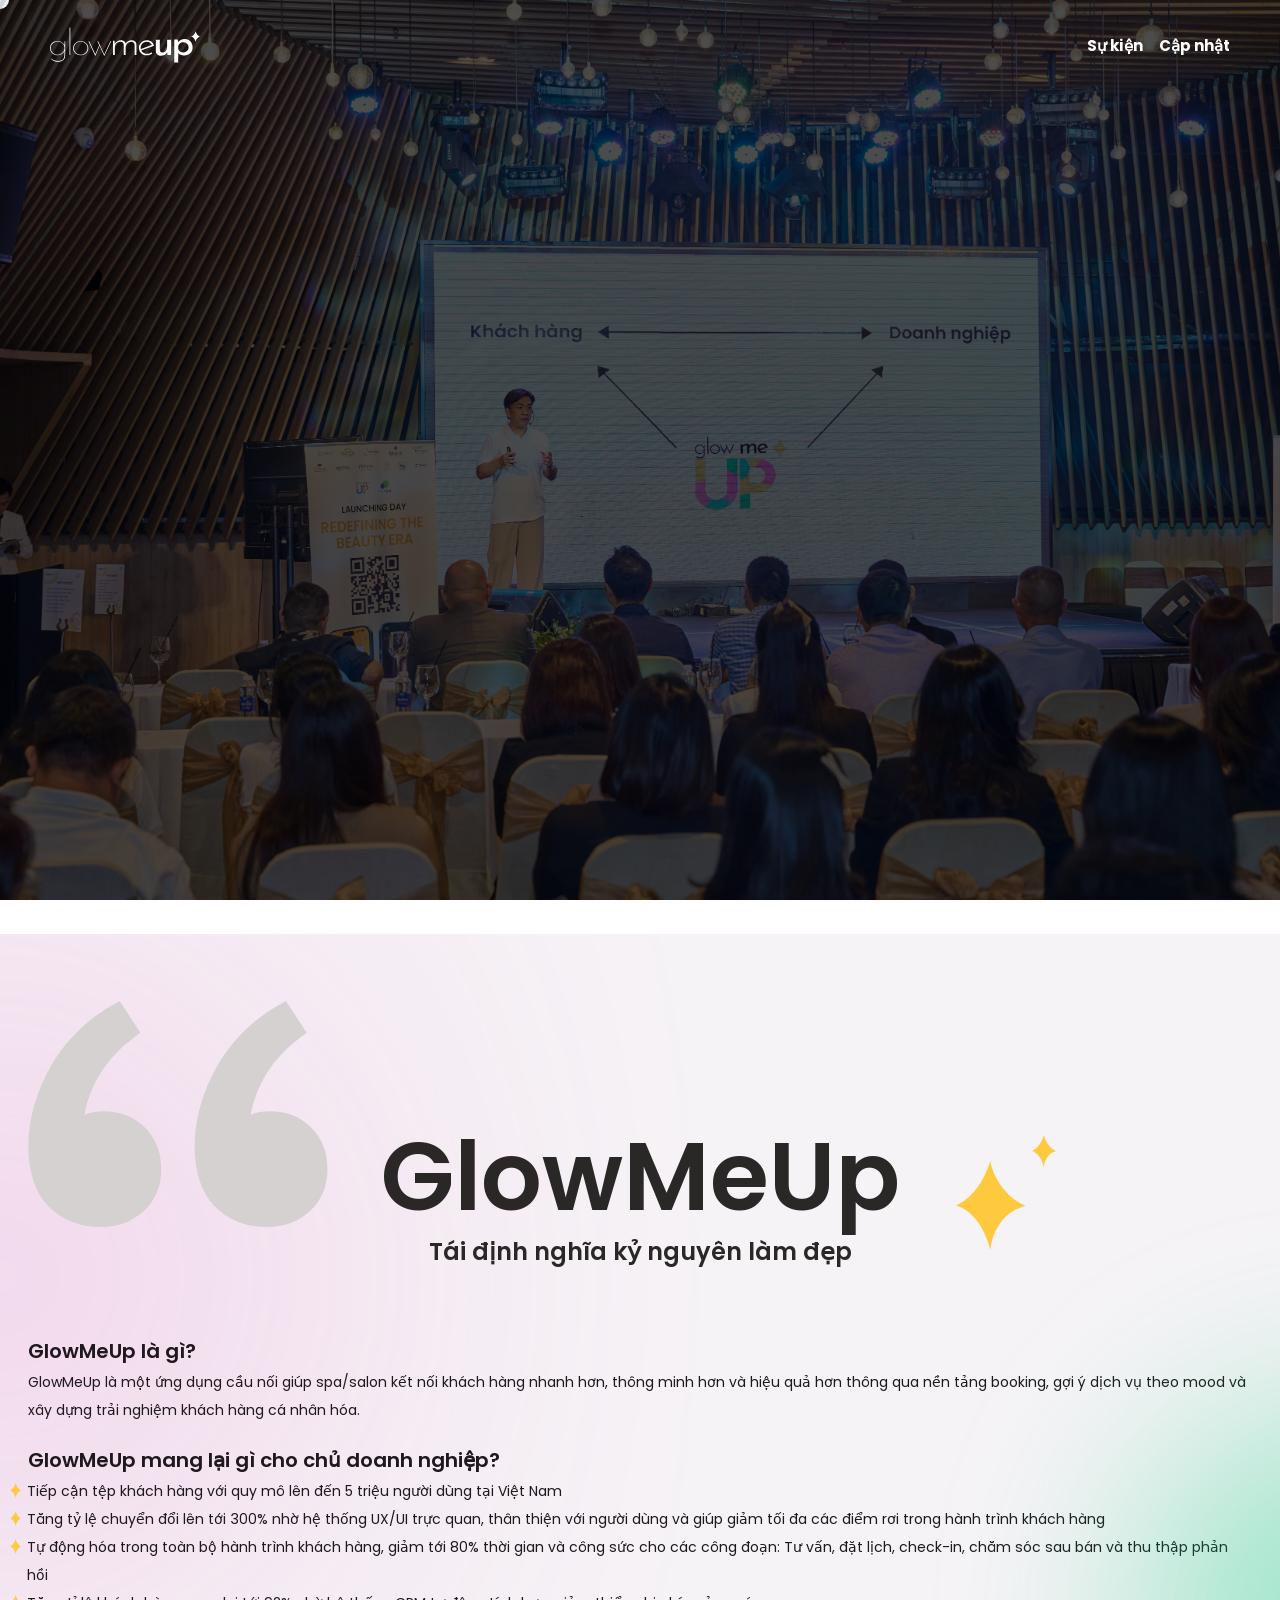
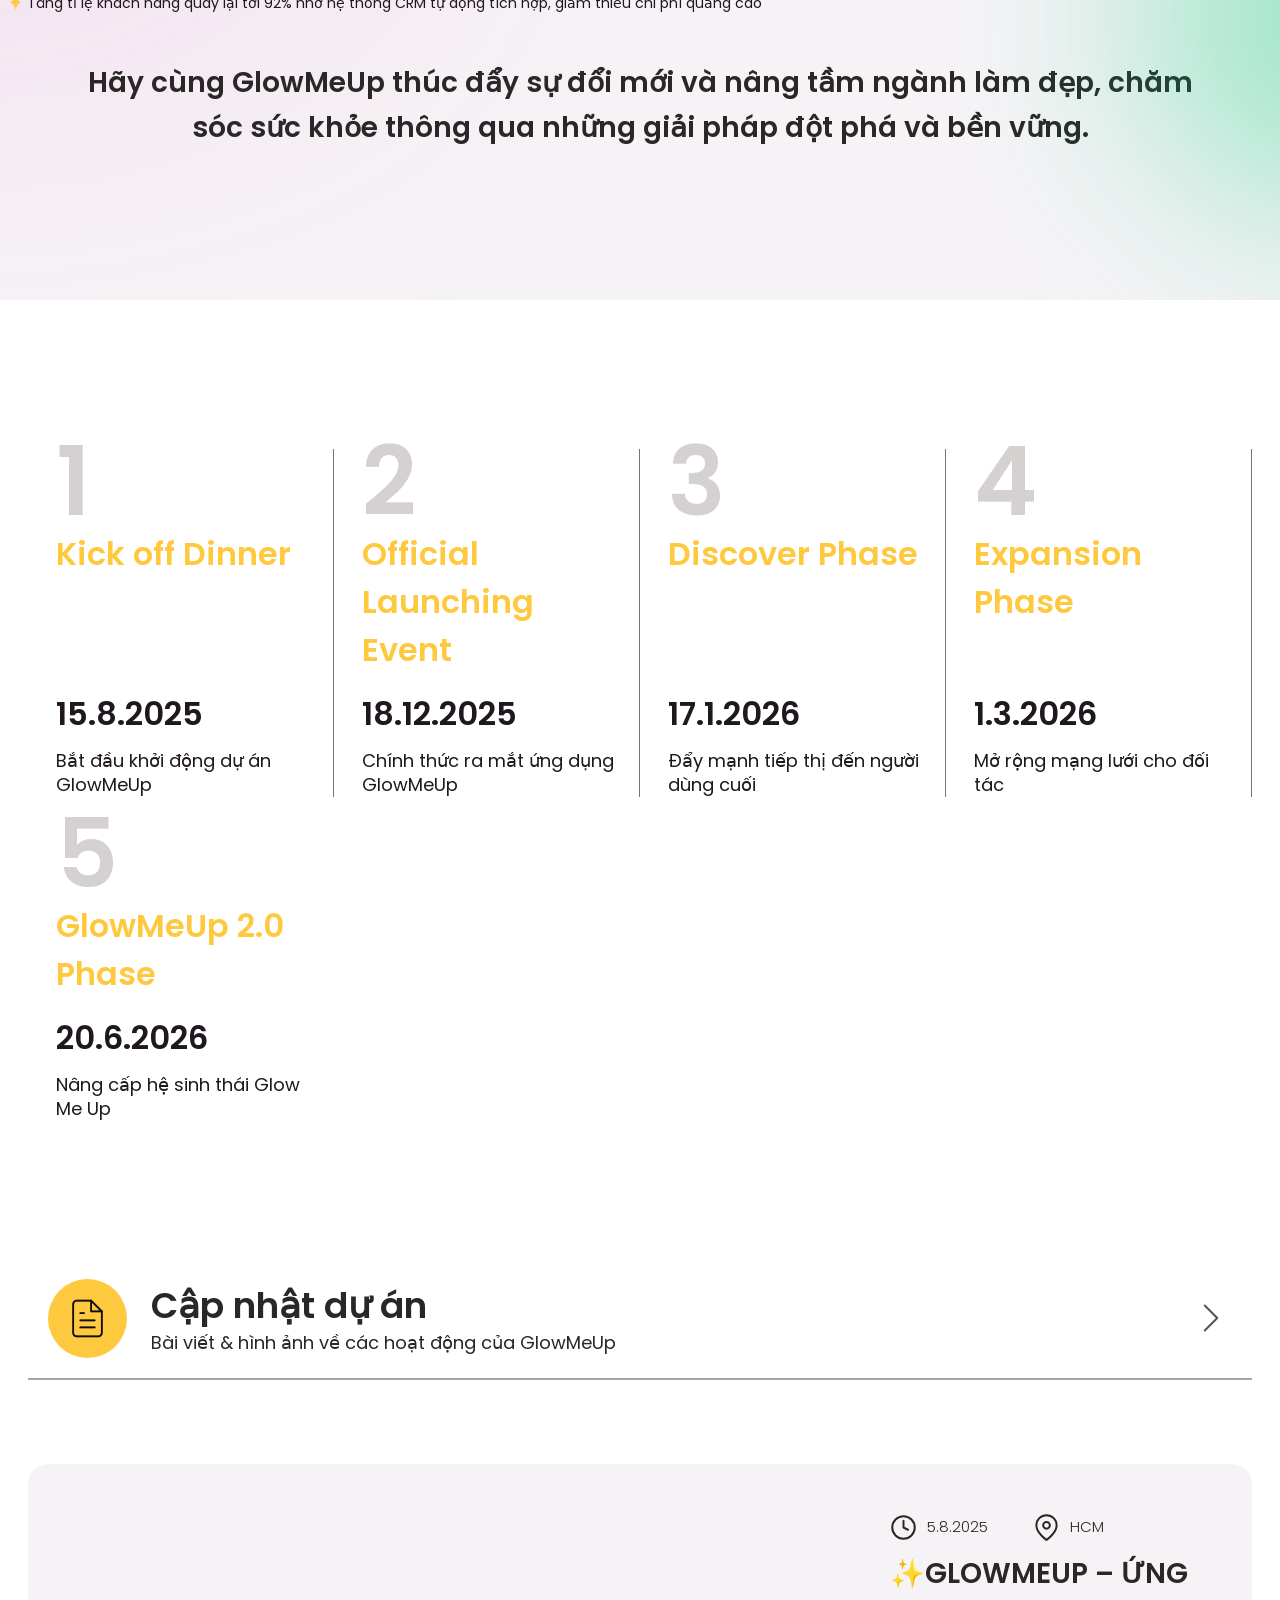
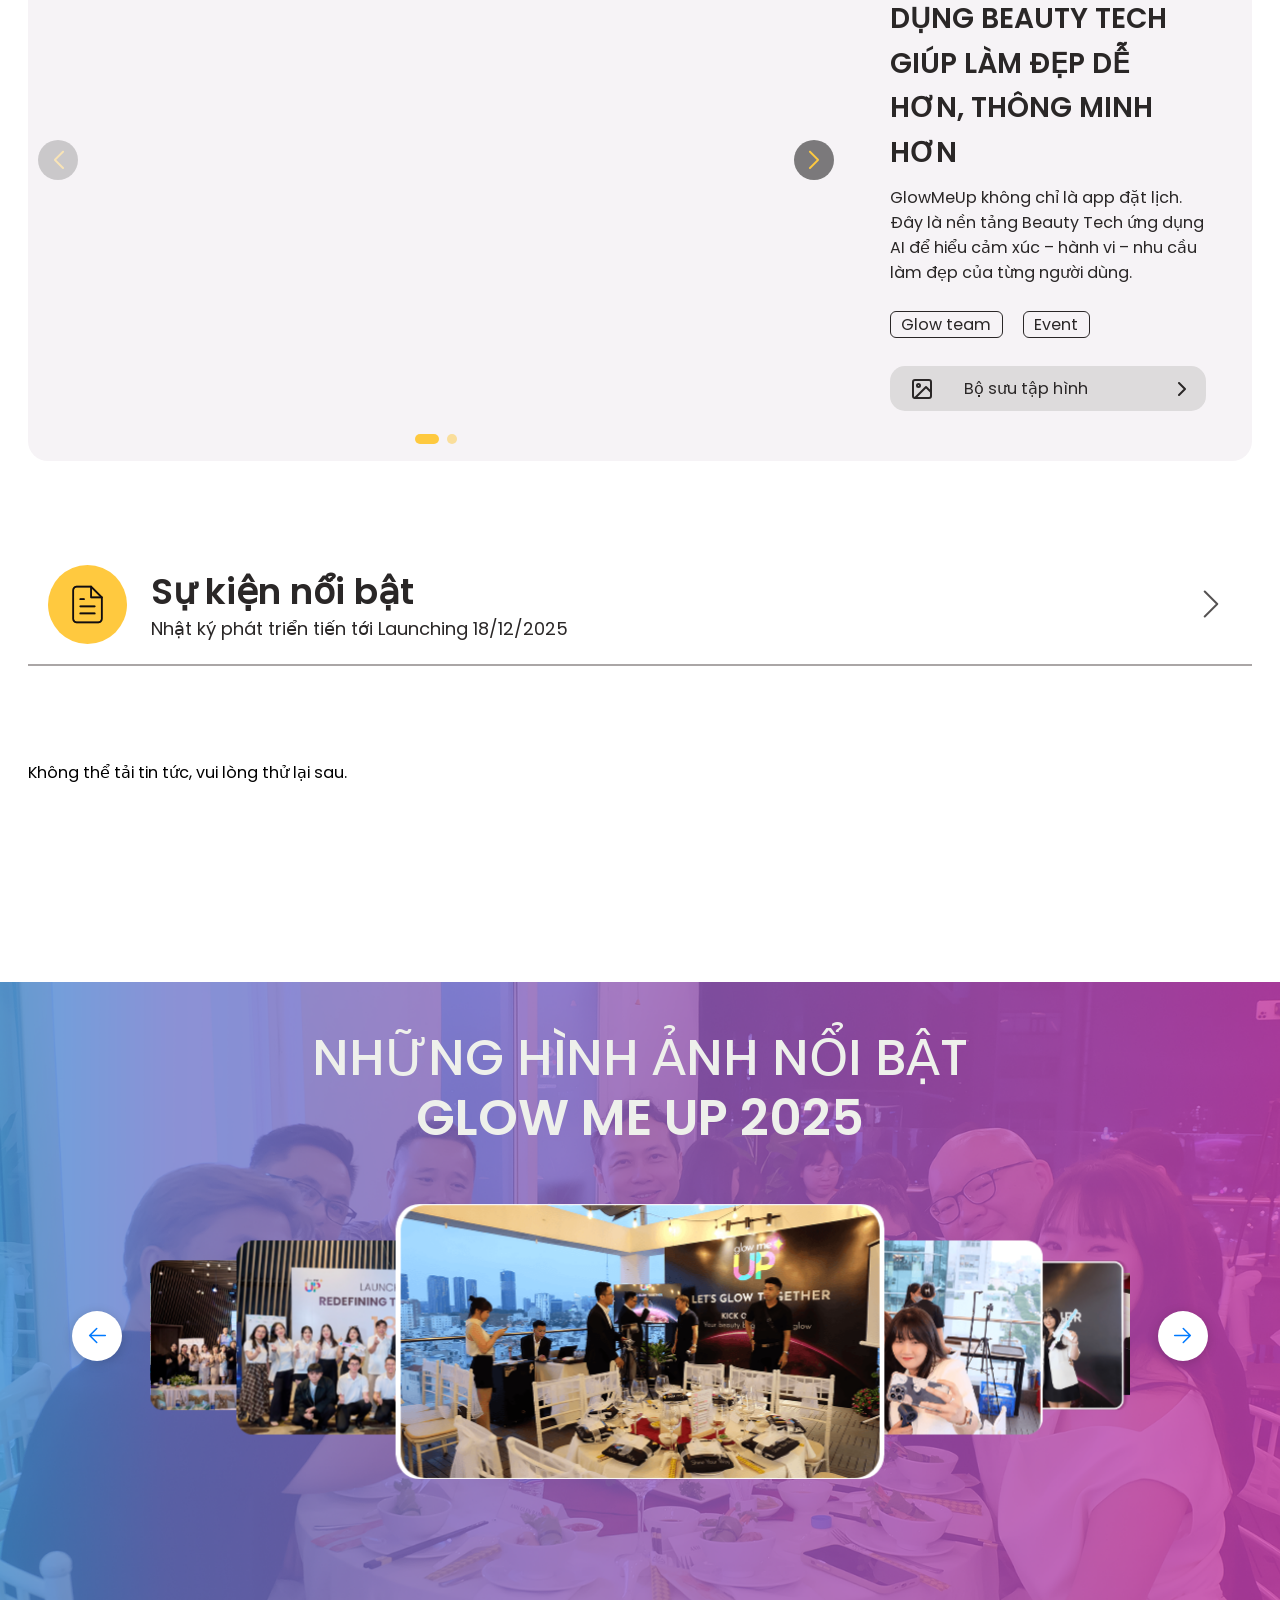
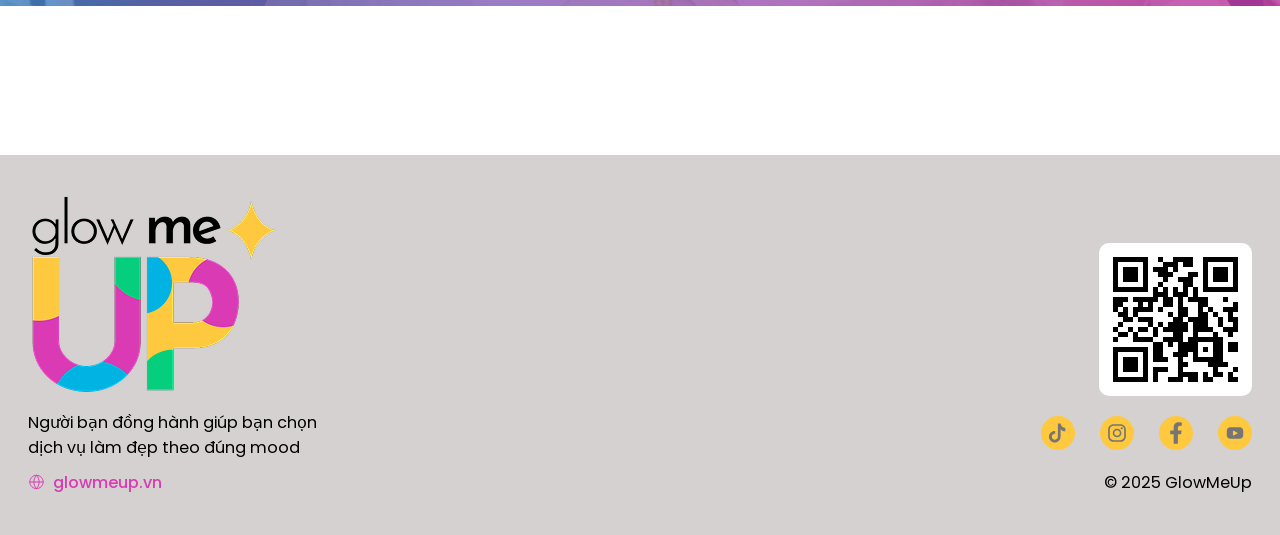
==== commit cd386065: "[UPDATE] SEO" ====
--- a/index.html
+++ b/index.html
@@ -71,10 +71,17 @@
     <link rel="preload" href="./fonts/Poppins-SemiBold.woff2" as="font" type="font/woff2" crossorigin />
 
     <!-- Critical CSS -->
-    <link rel="stylesheet" href="./css/swiper-bundle.min.css" />
+    <!-- Critical CSS - Load immediately -->
     <link rel="stylesheet" href="./css/main.css?v=1.9" />
     <link rel="stylesheet" href="./css/home.css?v=2.2" />
-    <link rel="stylesheet" href="./css/video-slider.css" />
+
+    <!-- Non-critical CSS - Defer loading -->
+    <link rel="stylesheet" href="./css/swiper-bundle.min.css" media="print" onload="this.media='all'" />
+    <link rel="stylesheet" href="./css/video-slider.css" media="print" onload="this.media='all'" />
+    <noscript>
+        <link rel="stylesheet" href="./css/swiper-bundle.min.css" />
+        <link rel="stylesheet" href="./css/video-slider.css" />
+    </noscript>
 
     <!-- Google Tag Manager -->
     <script>
@@ -208,7 +215,7 @@
     <div id="glowmePage" class="glowmePage">
         <header class="header">
             <a href="#hero" class="header_logo">
-                <img src="./imgs/home/logo.svg" alt="Glow Me Up" width="150" height="50" />
+                <img src="./imgs/home/logo.svg" alt="Glow Me Up" width="150" height="50" fetchpriority="high" />
             </a>
             <nav class="header_nav" id="mobileMenu">
                 <ul>
@@ -233,7 +240,8 @@
                     <p>GlowMeUp = Beauty × Technology × AI</p>
                 </div>
                 <div class="hero_logo">
-                    <img src="./imgs/glowme_logo.png" alt="GlowMeUp Logo" width="223" height="223" />
+                    <img src="./imgs/glowme_logo.png" alt="GlowMeUp Logo" width="223" height="223"
+                        fetchpriority="high" />
                 </div>
                 <h1 class="hero_title">TÁI ĐỊNH NGHĨA KỶ NGUYÊN NGÀNH LÀM ĐẸP</h1>
                 <p class="hero_desc">
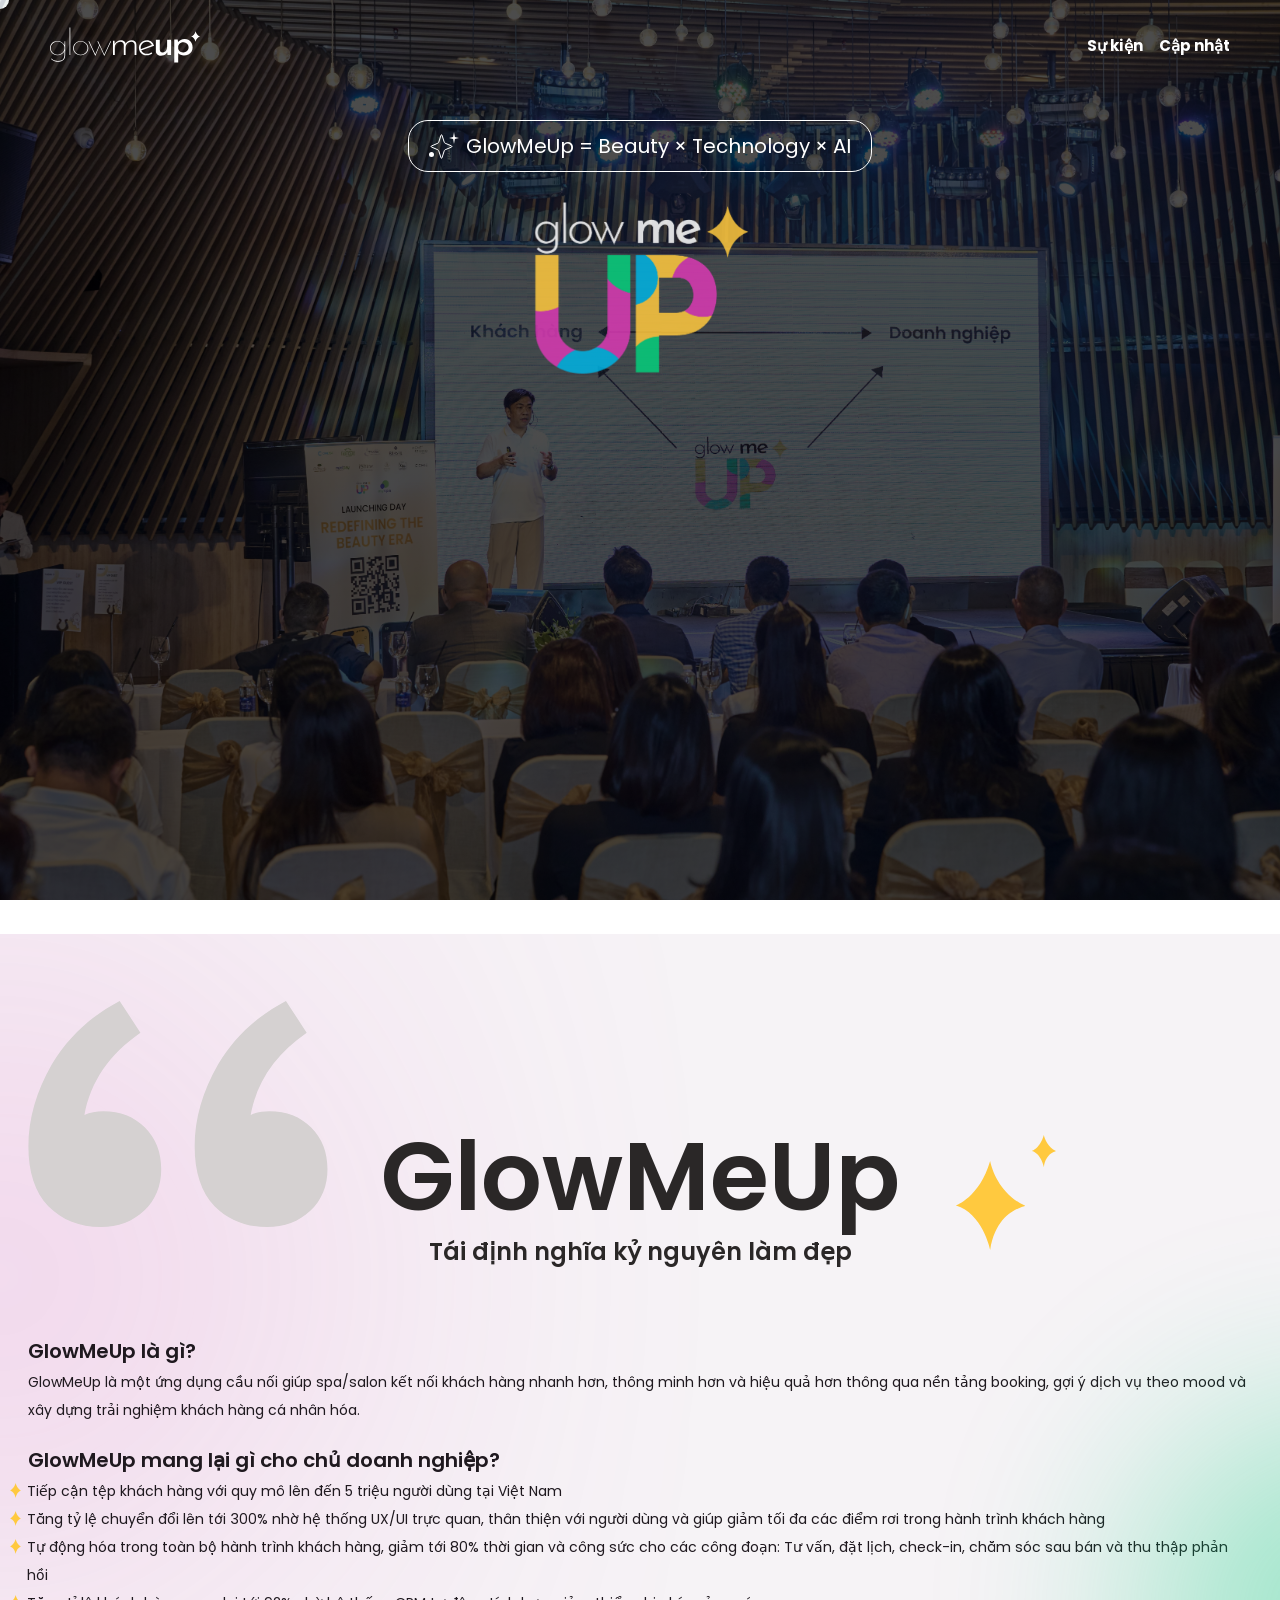
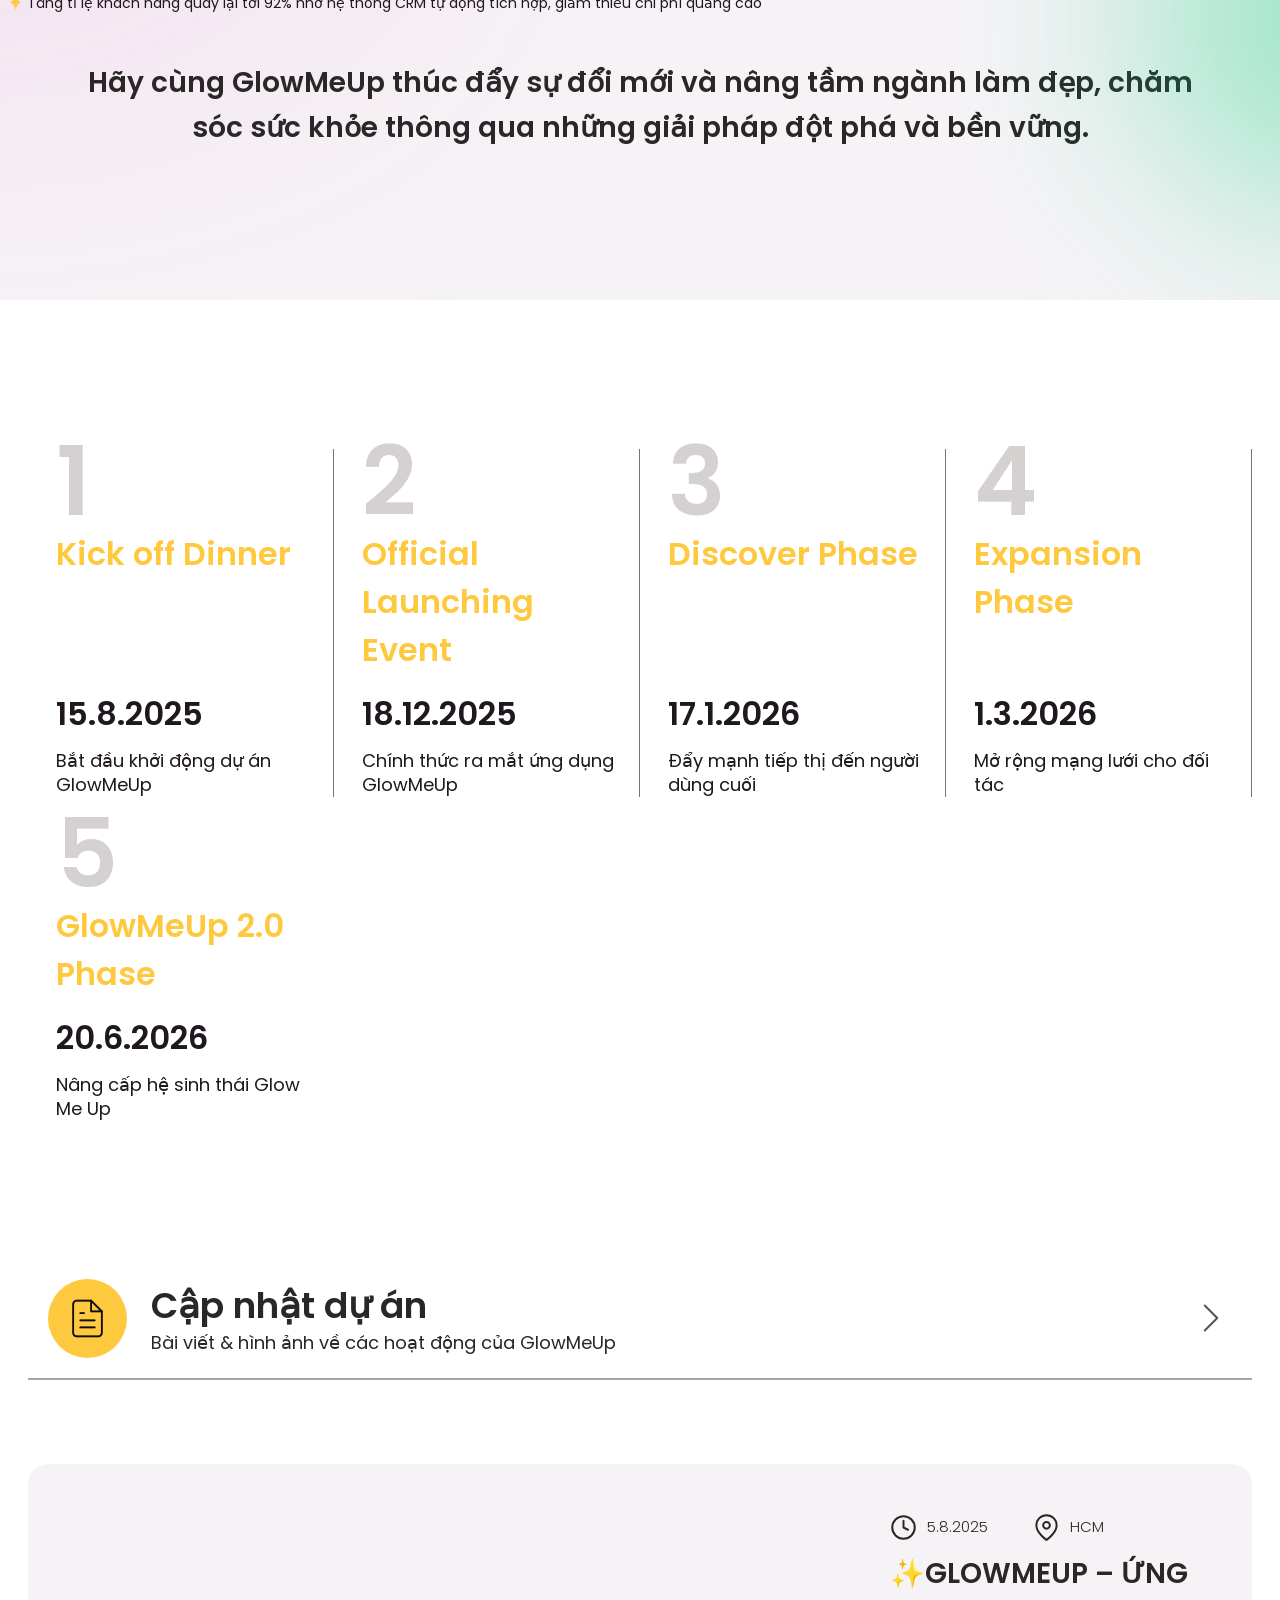
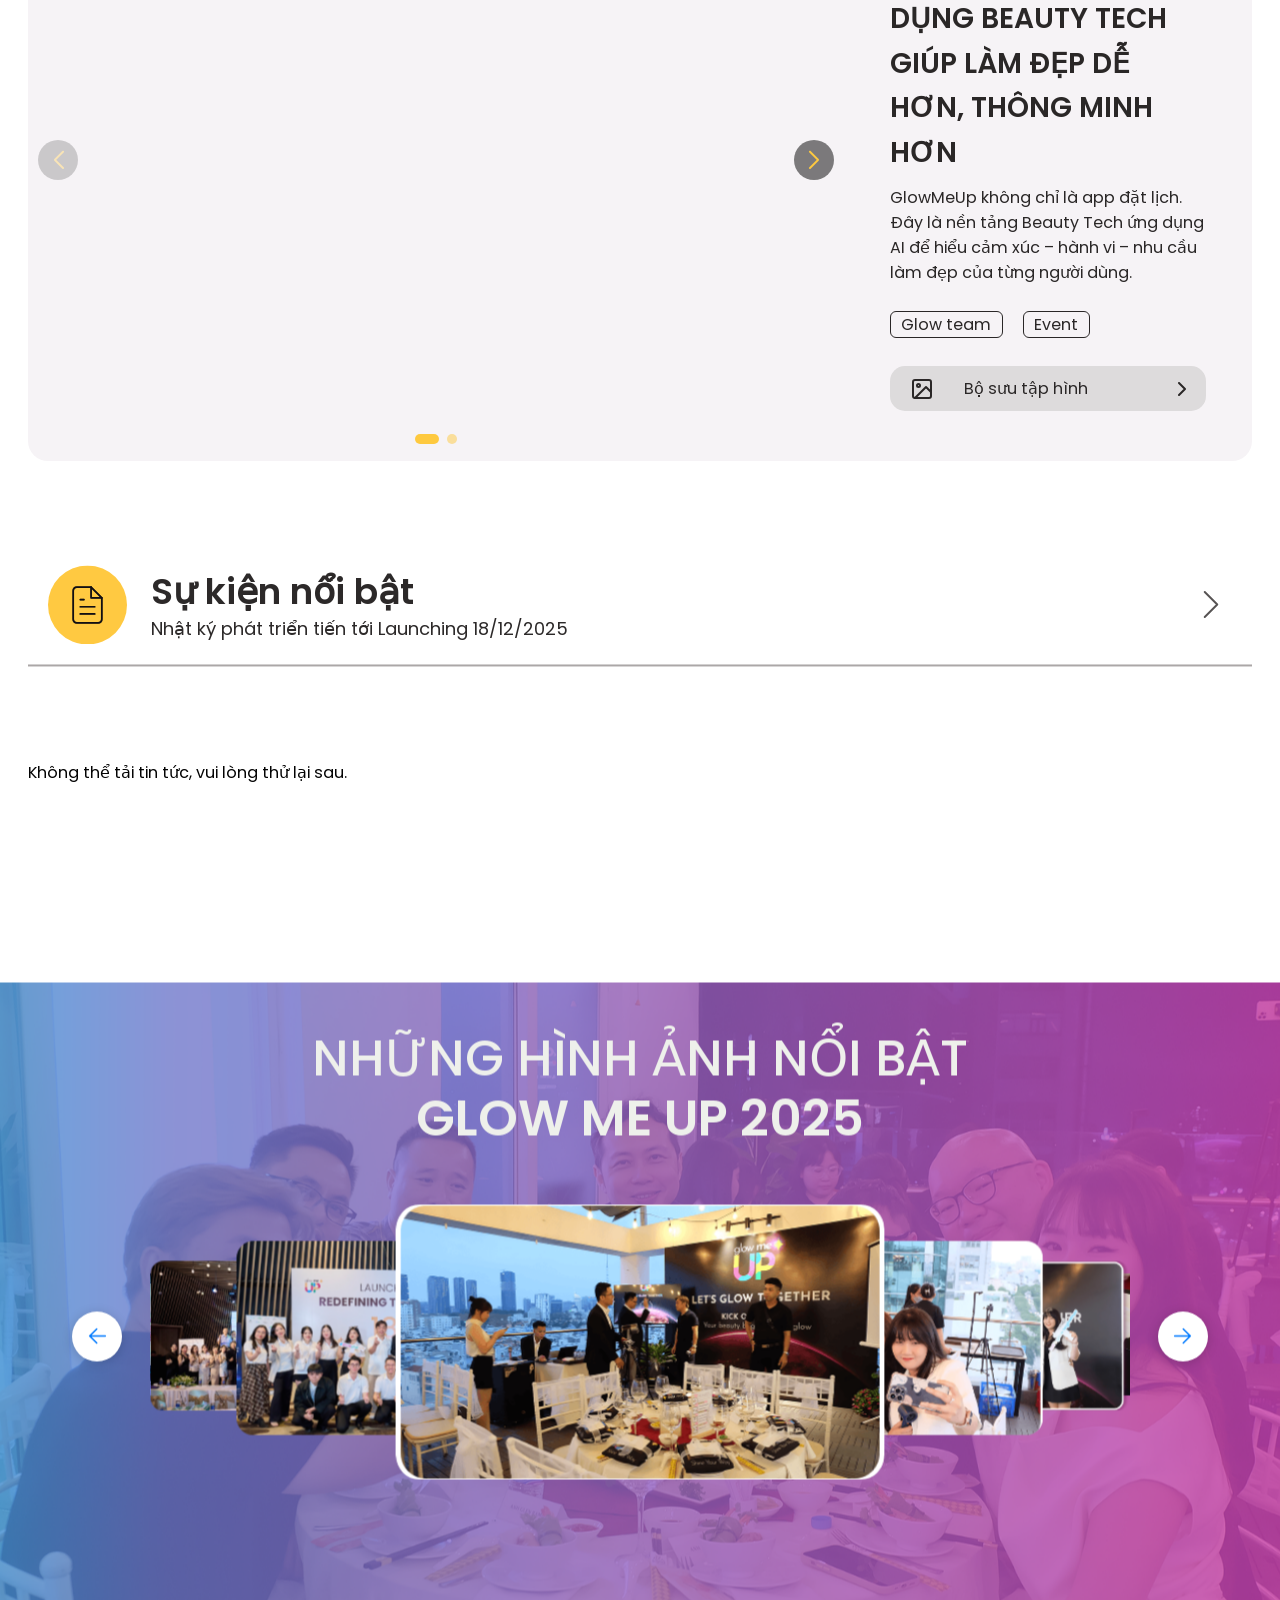
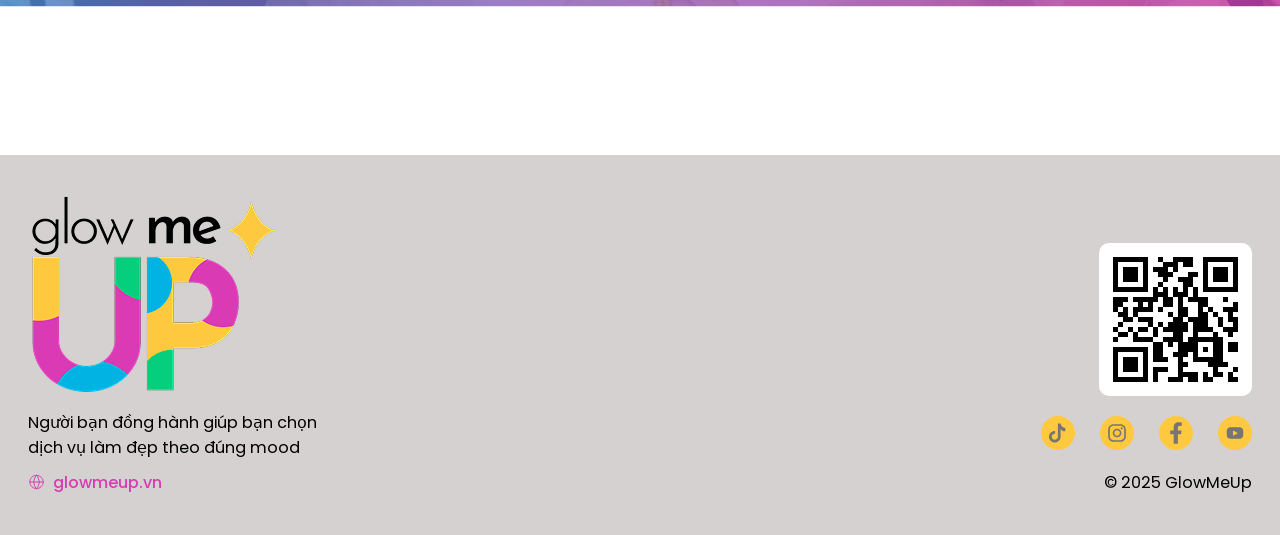
==== commit a4ba0f6c: "[UPDATE] SEO" ====
--- a/index.html
+++ b/index.html
@@ -63,6 +63,7 @@
     <link rel="dns-prefetch" href="https://myspa.vn" />
 
     <!-- Preload Critical Images -->
+    <link rel="preload" href="./imgs/home/hero_glowmeup.jpg" as="image" fetchpriority="high" />
     <link rel="preload" href="./imgs/glowme_logo.png" as="image" />
     <link rel="preload" href="./imgs/home/logo.svg" as="image" />
 
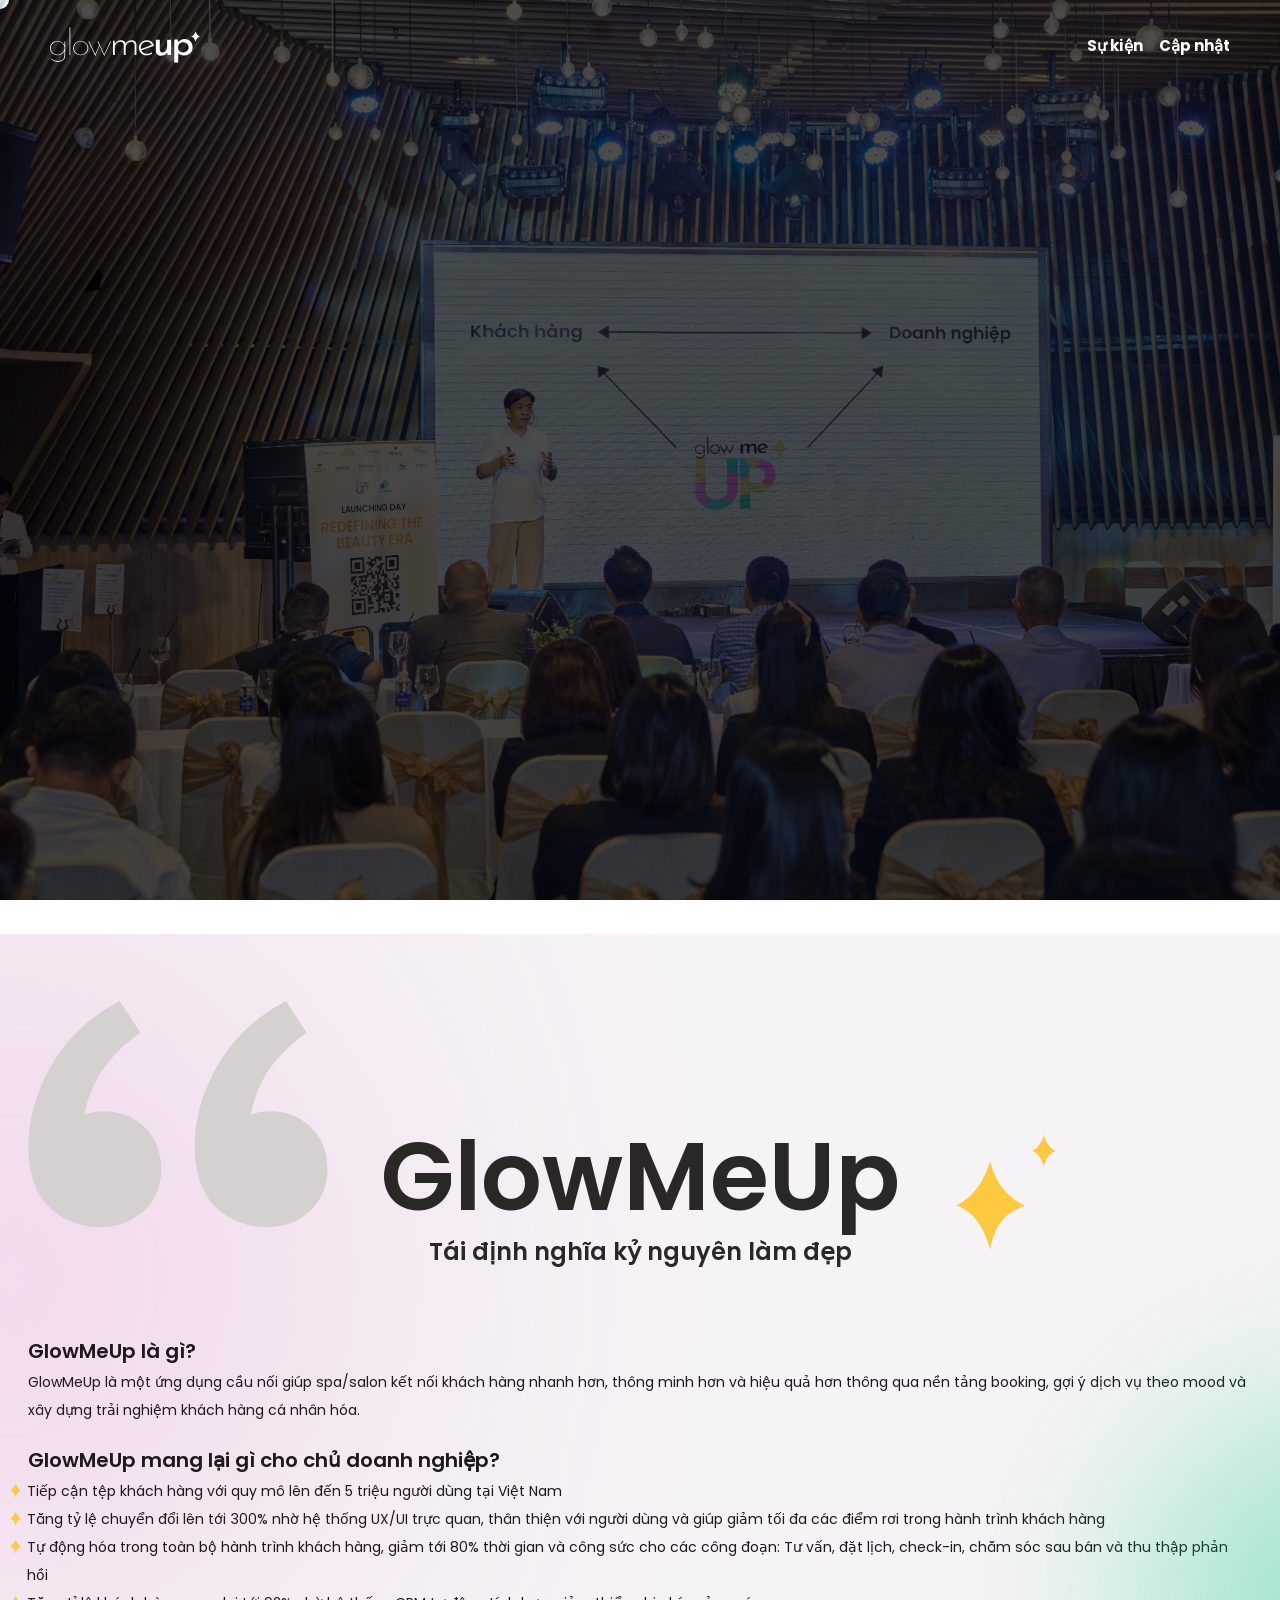
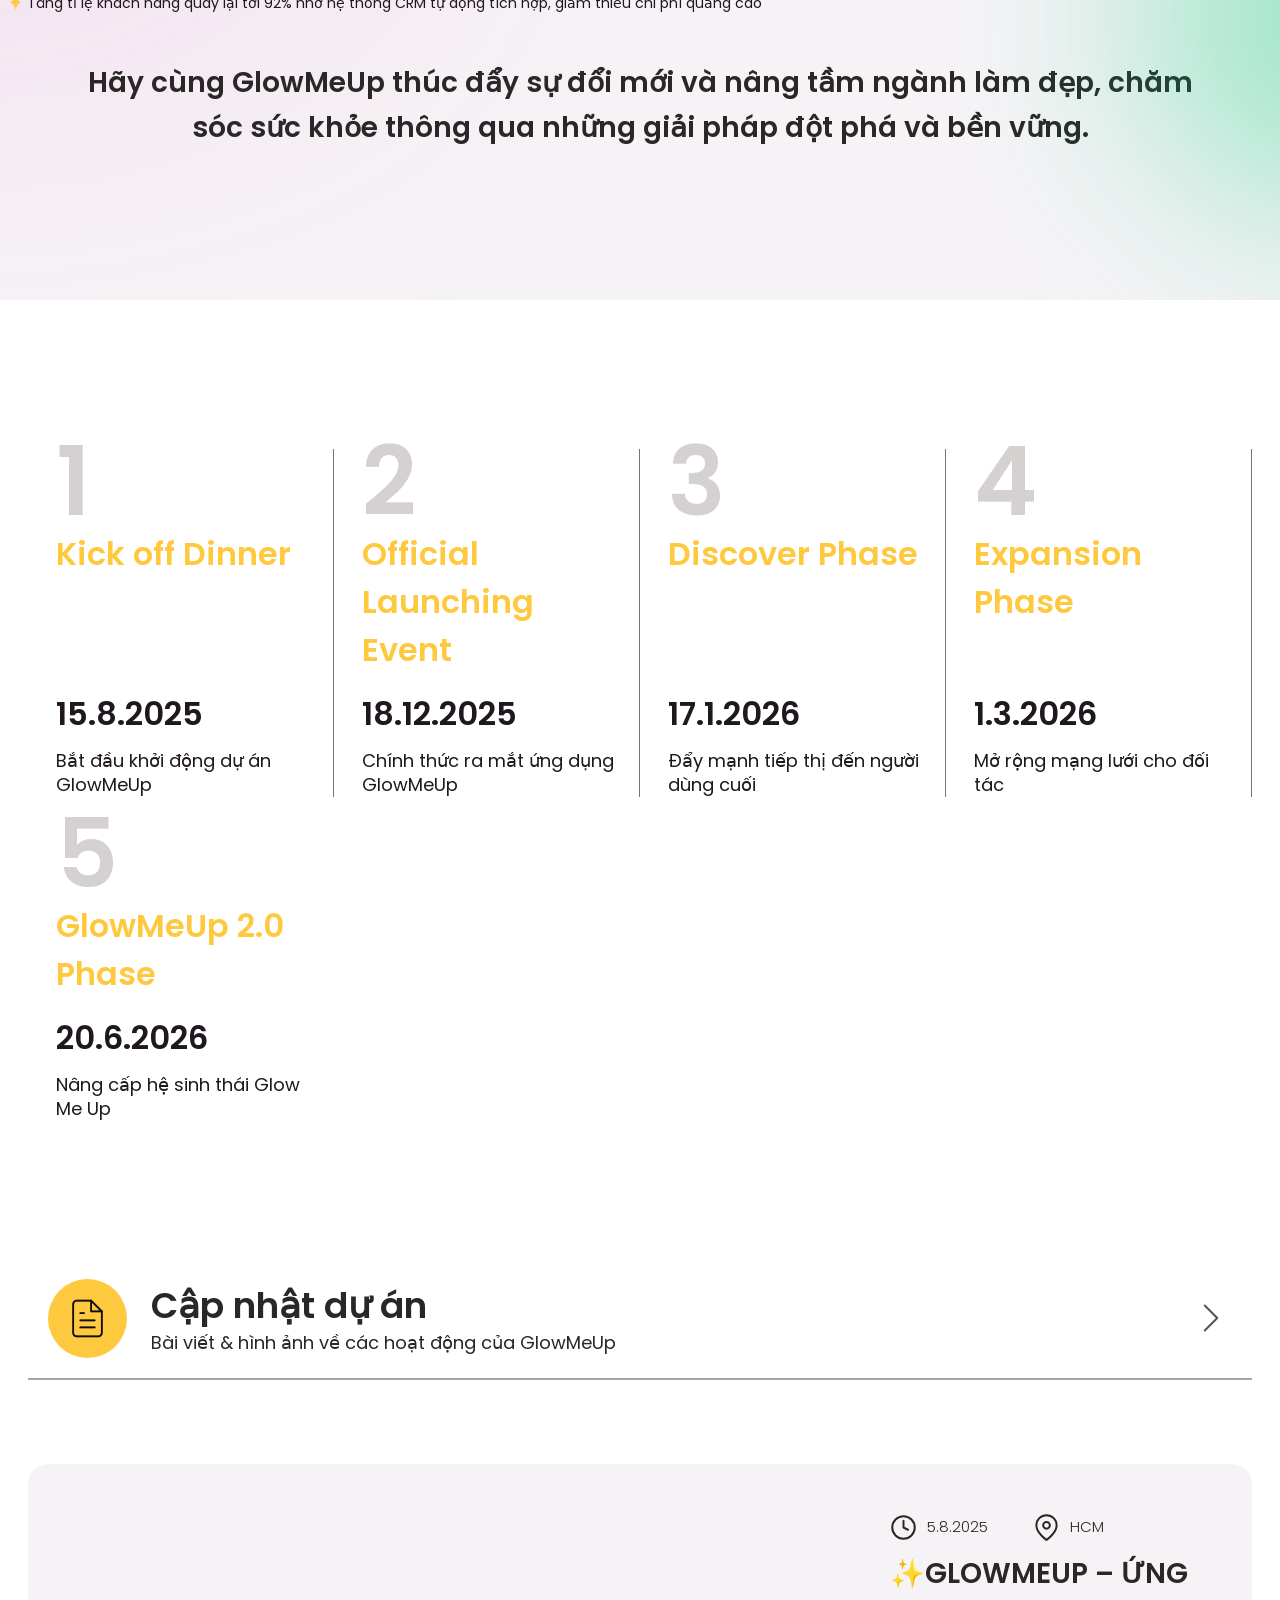
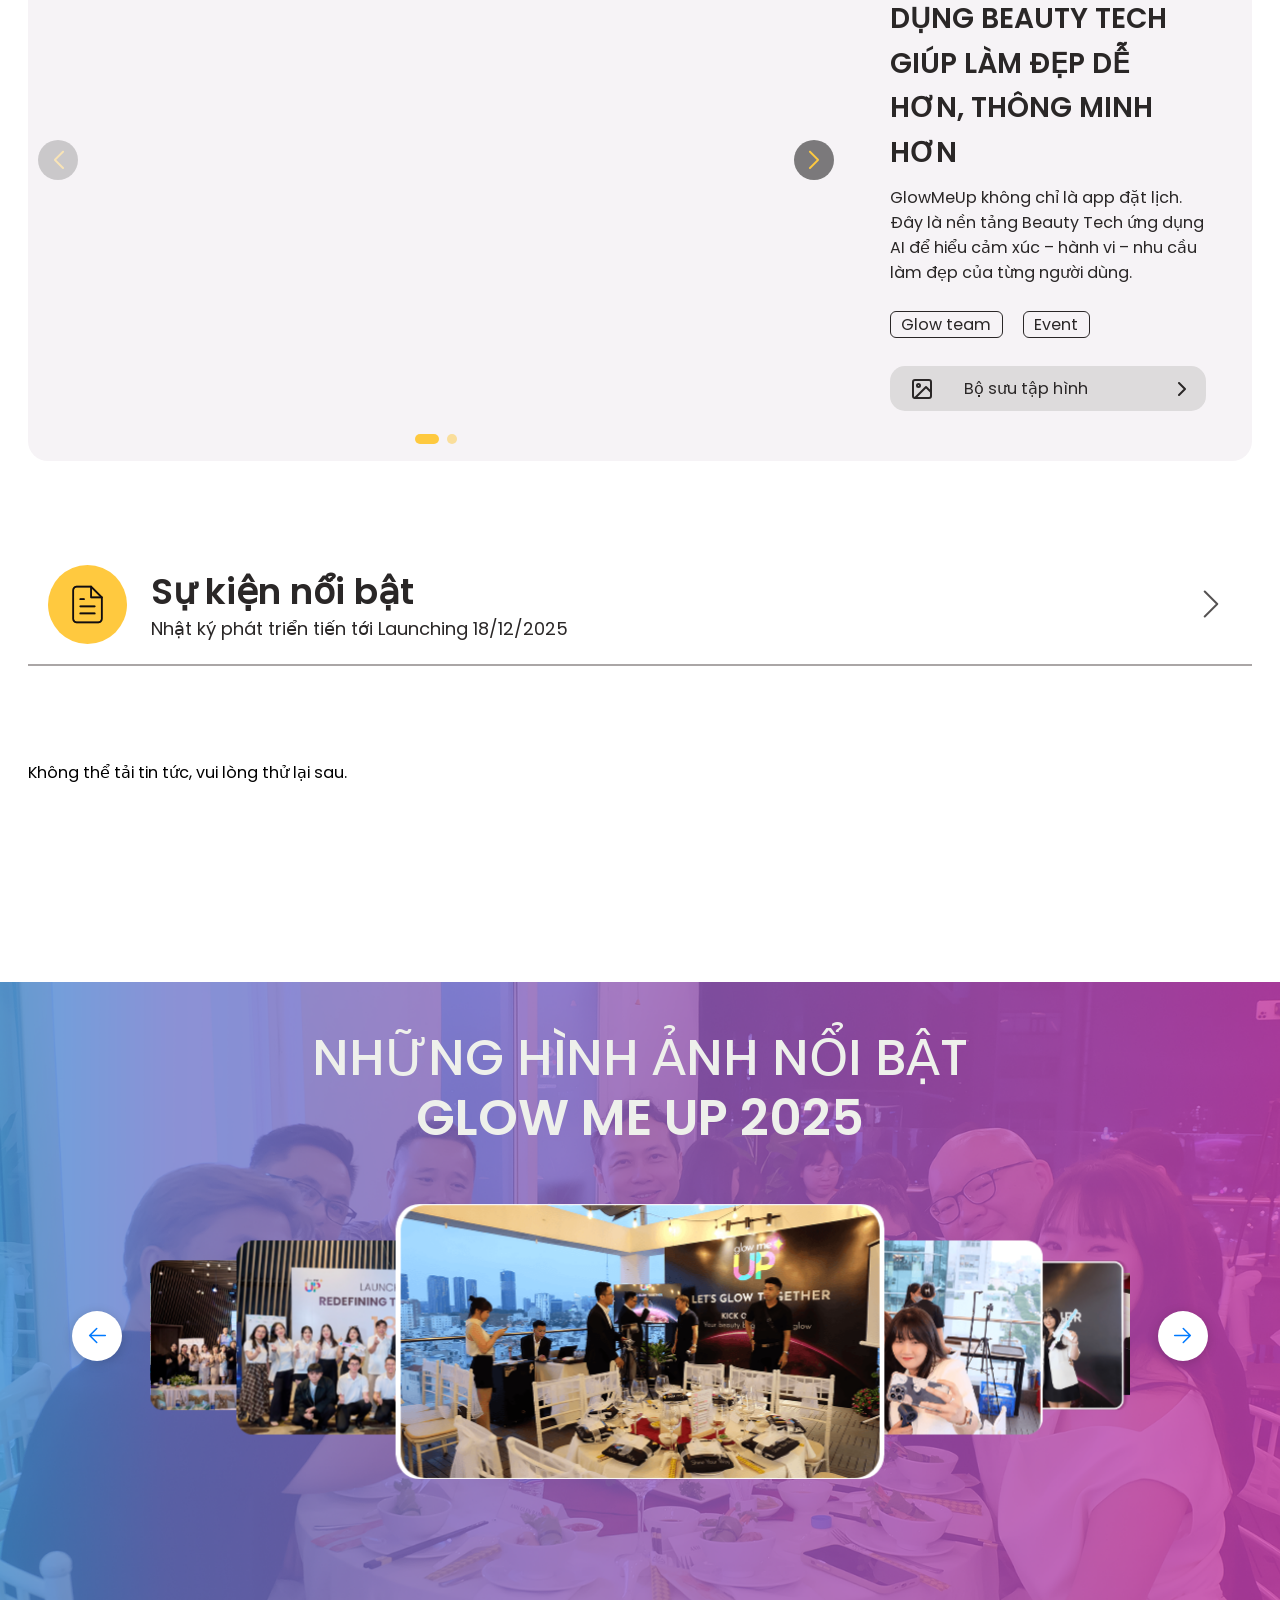
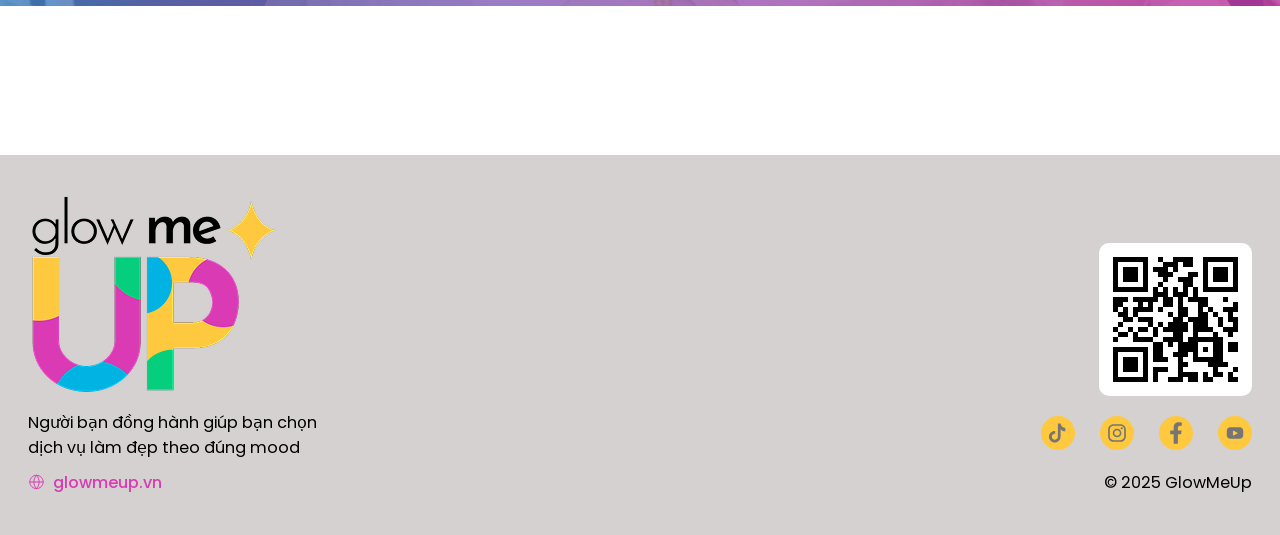
==== commit 606f1d05: "[UPDATE] SEO" ====
--- a/index.html
+++ b/index.html
@@ -246,7 +246,7 @@
                 </div>
                 <h1 class="hero_title">TÁI ĐỊNH NGHĨA KỶ NGUYÊN NGÀNH LÀM ĐẸP</h1>
                 <p class="hero_desc">
-                    24, đường Ba Tháng Hai, Phường Hòa Hưng, HCM
+                    Ứng dụng đã được phát hành vui lòng tải ứng dụng GlowMeUp để trải nghiệm nền tảng
                 </p>
                 <!-- <p class="hero_time">
                     <span>8H - 12H</span> <span>Thứ Năm 18.12.2025</span>
